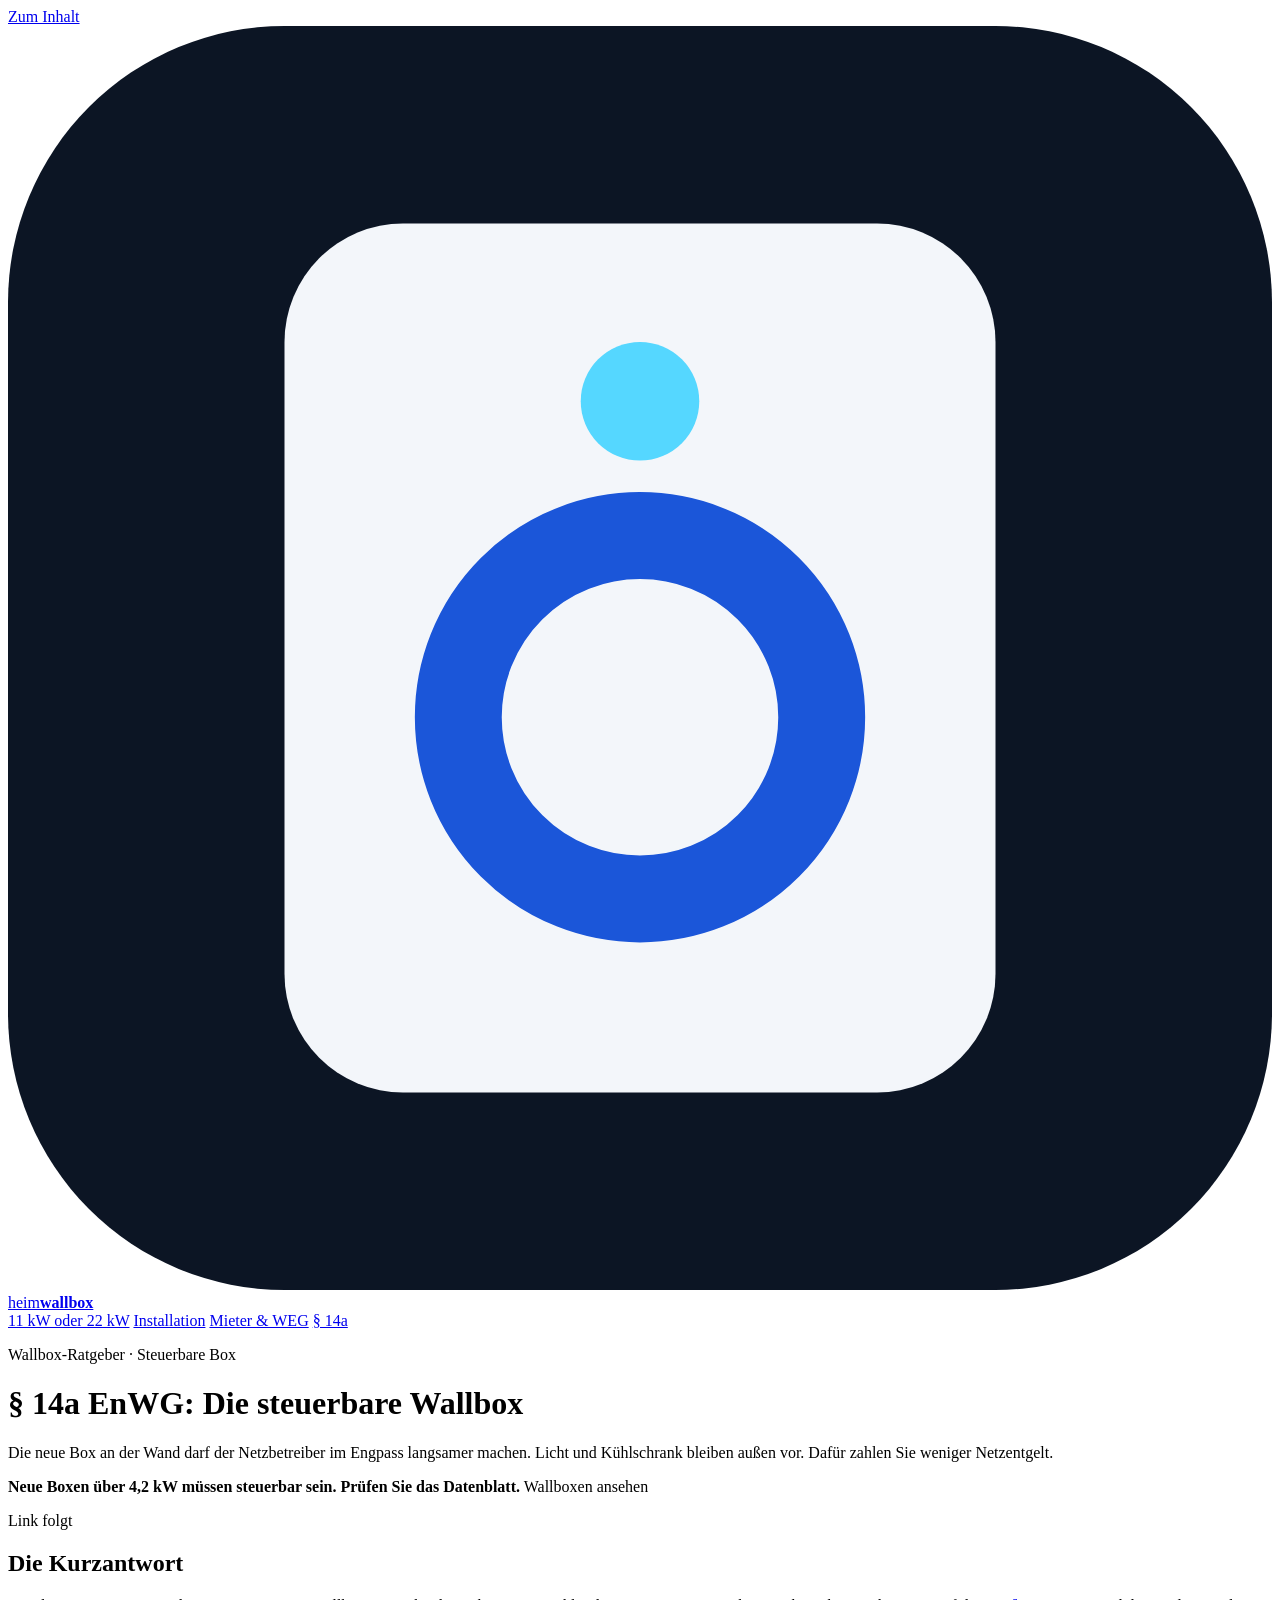
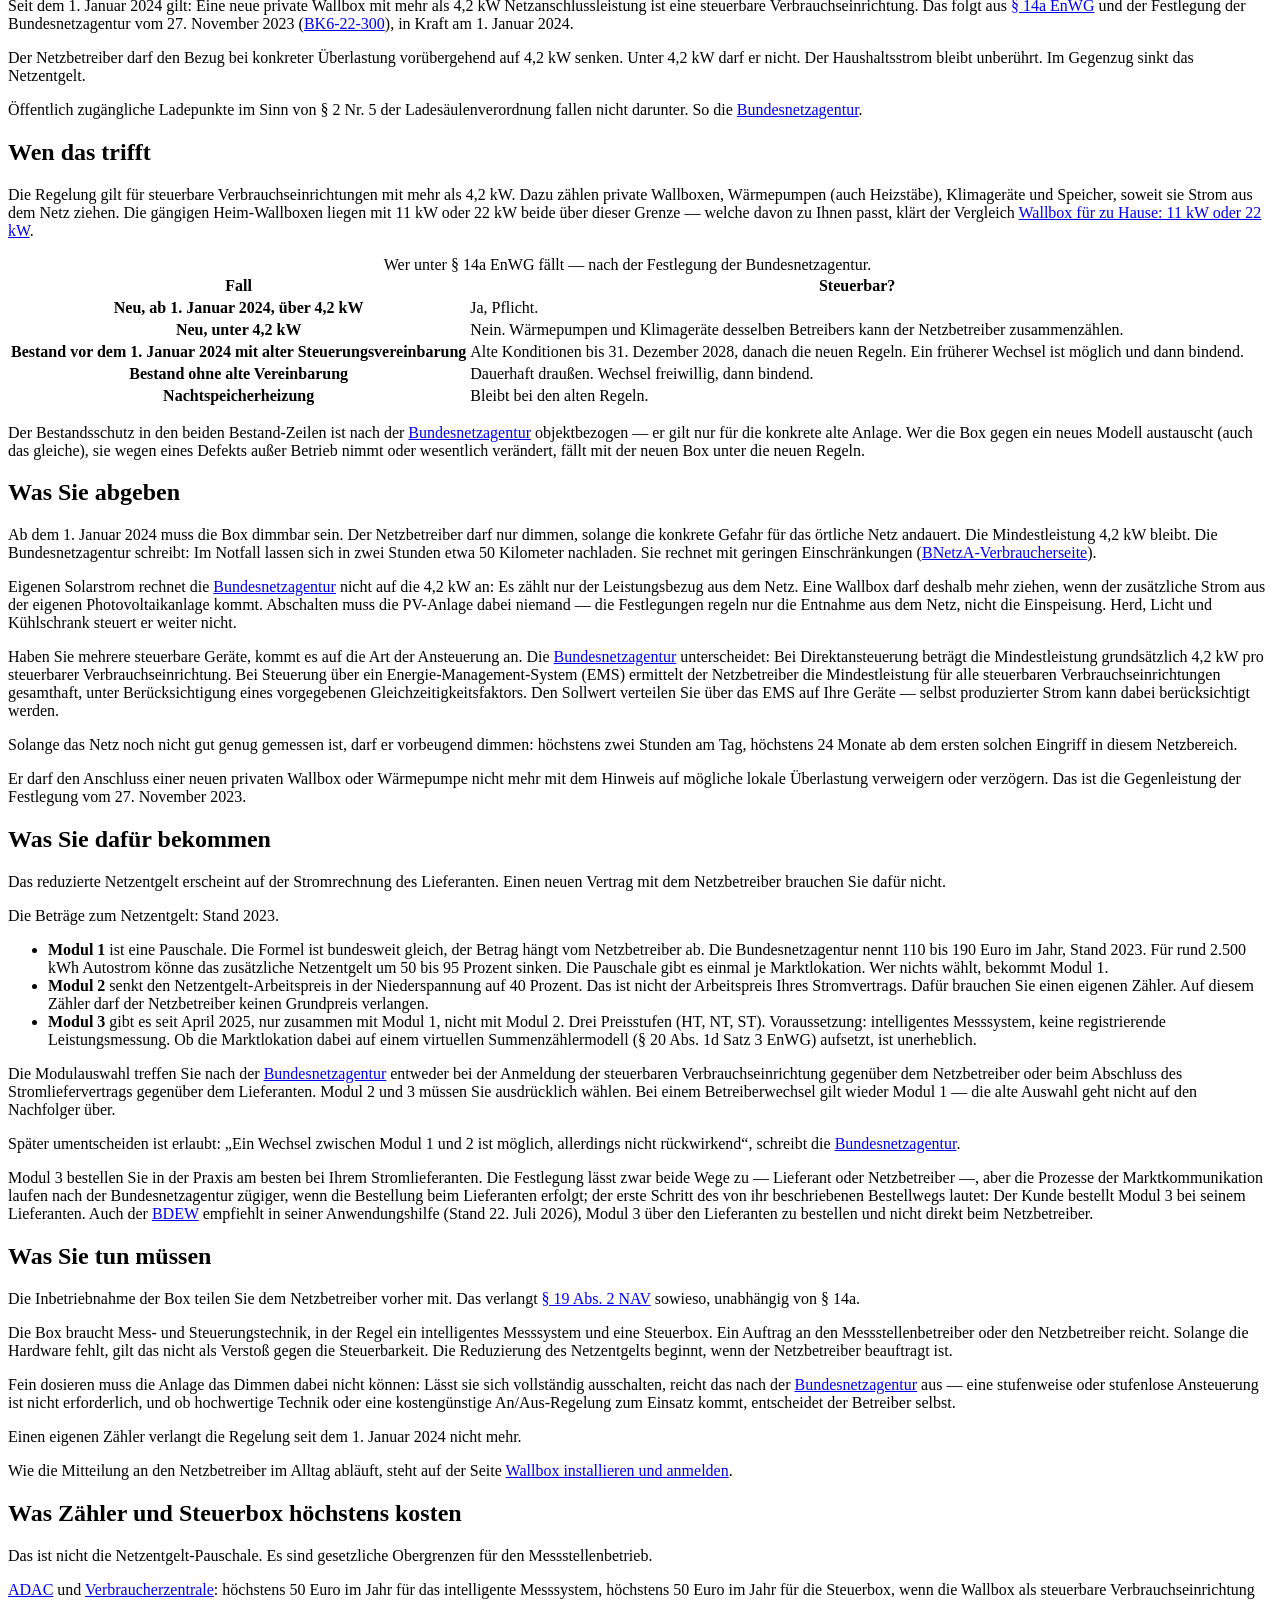
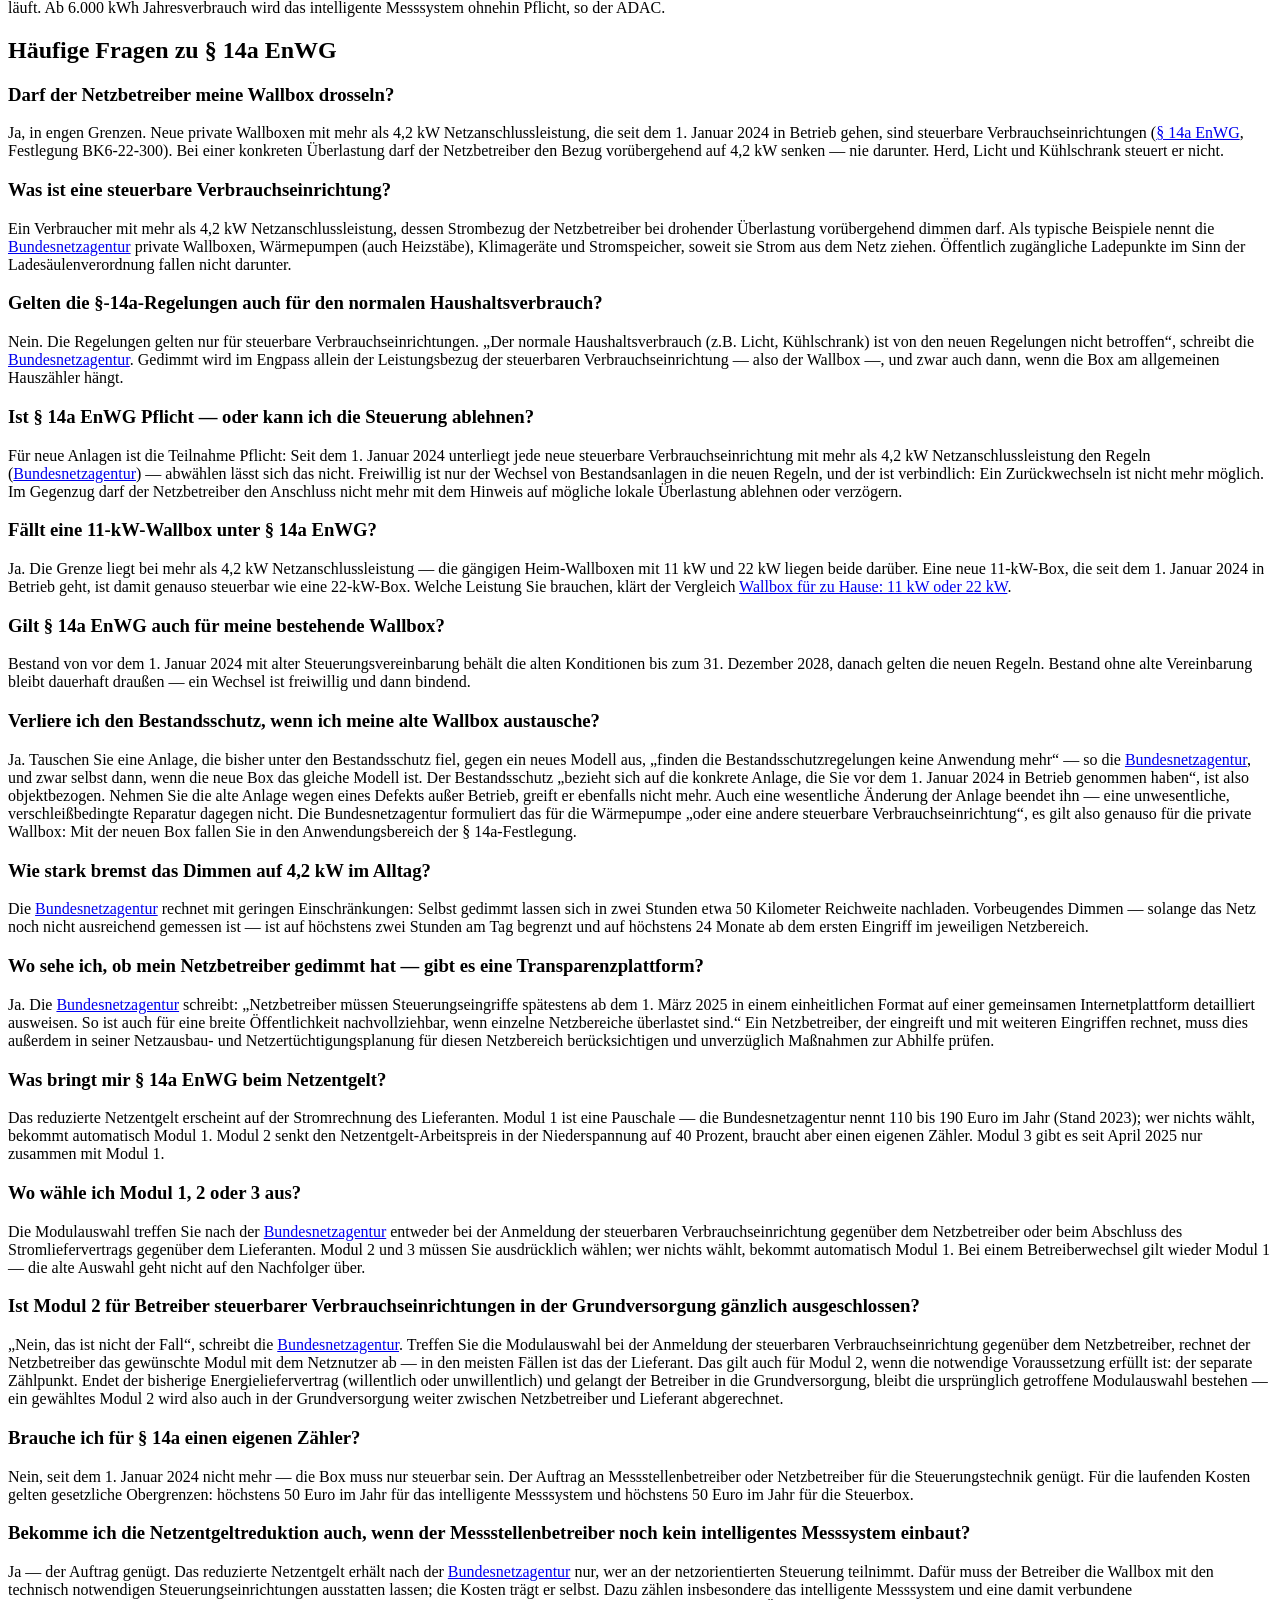
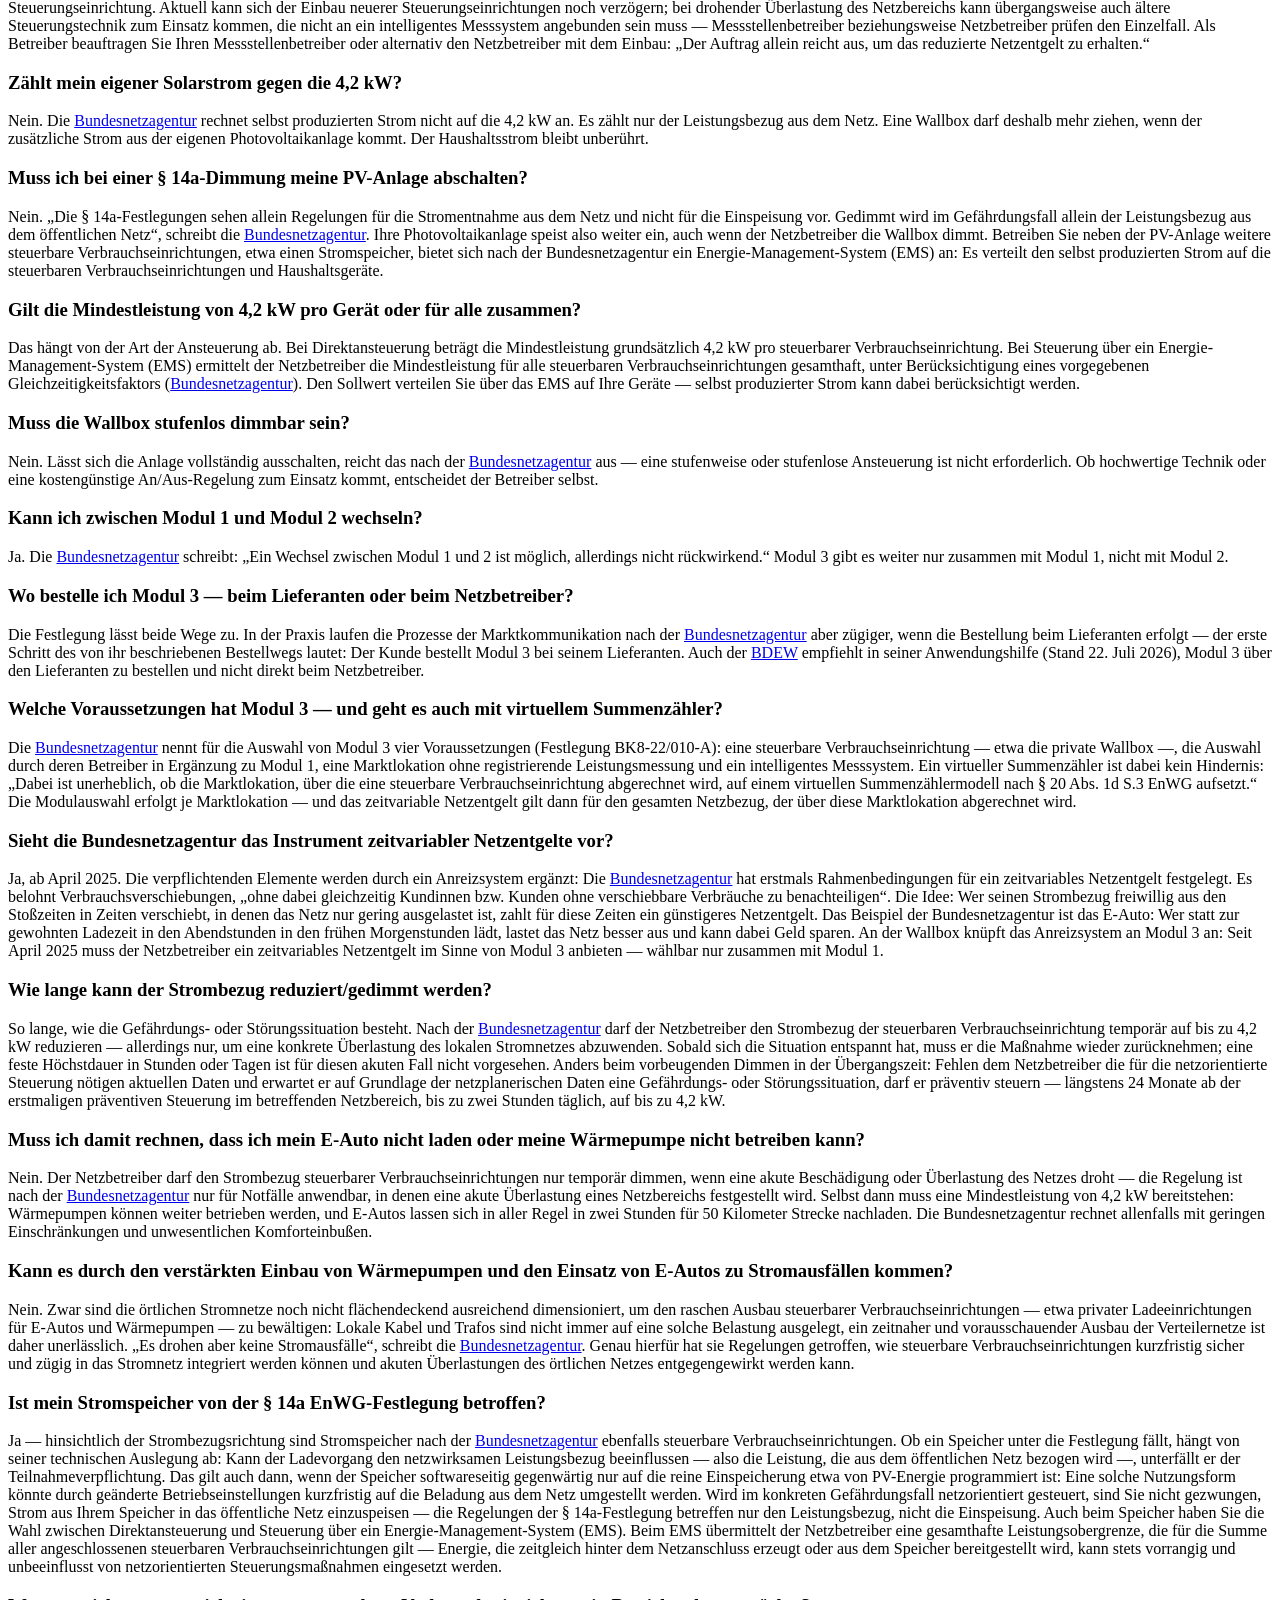
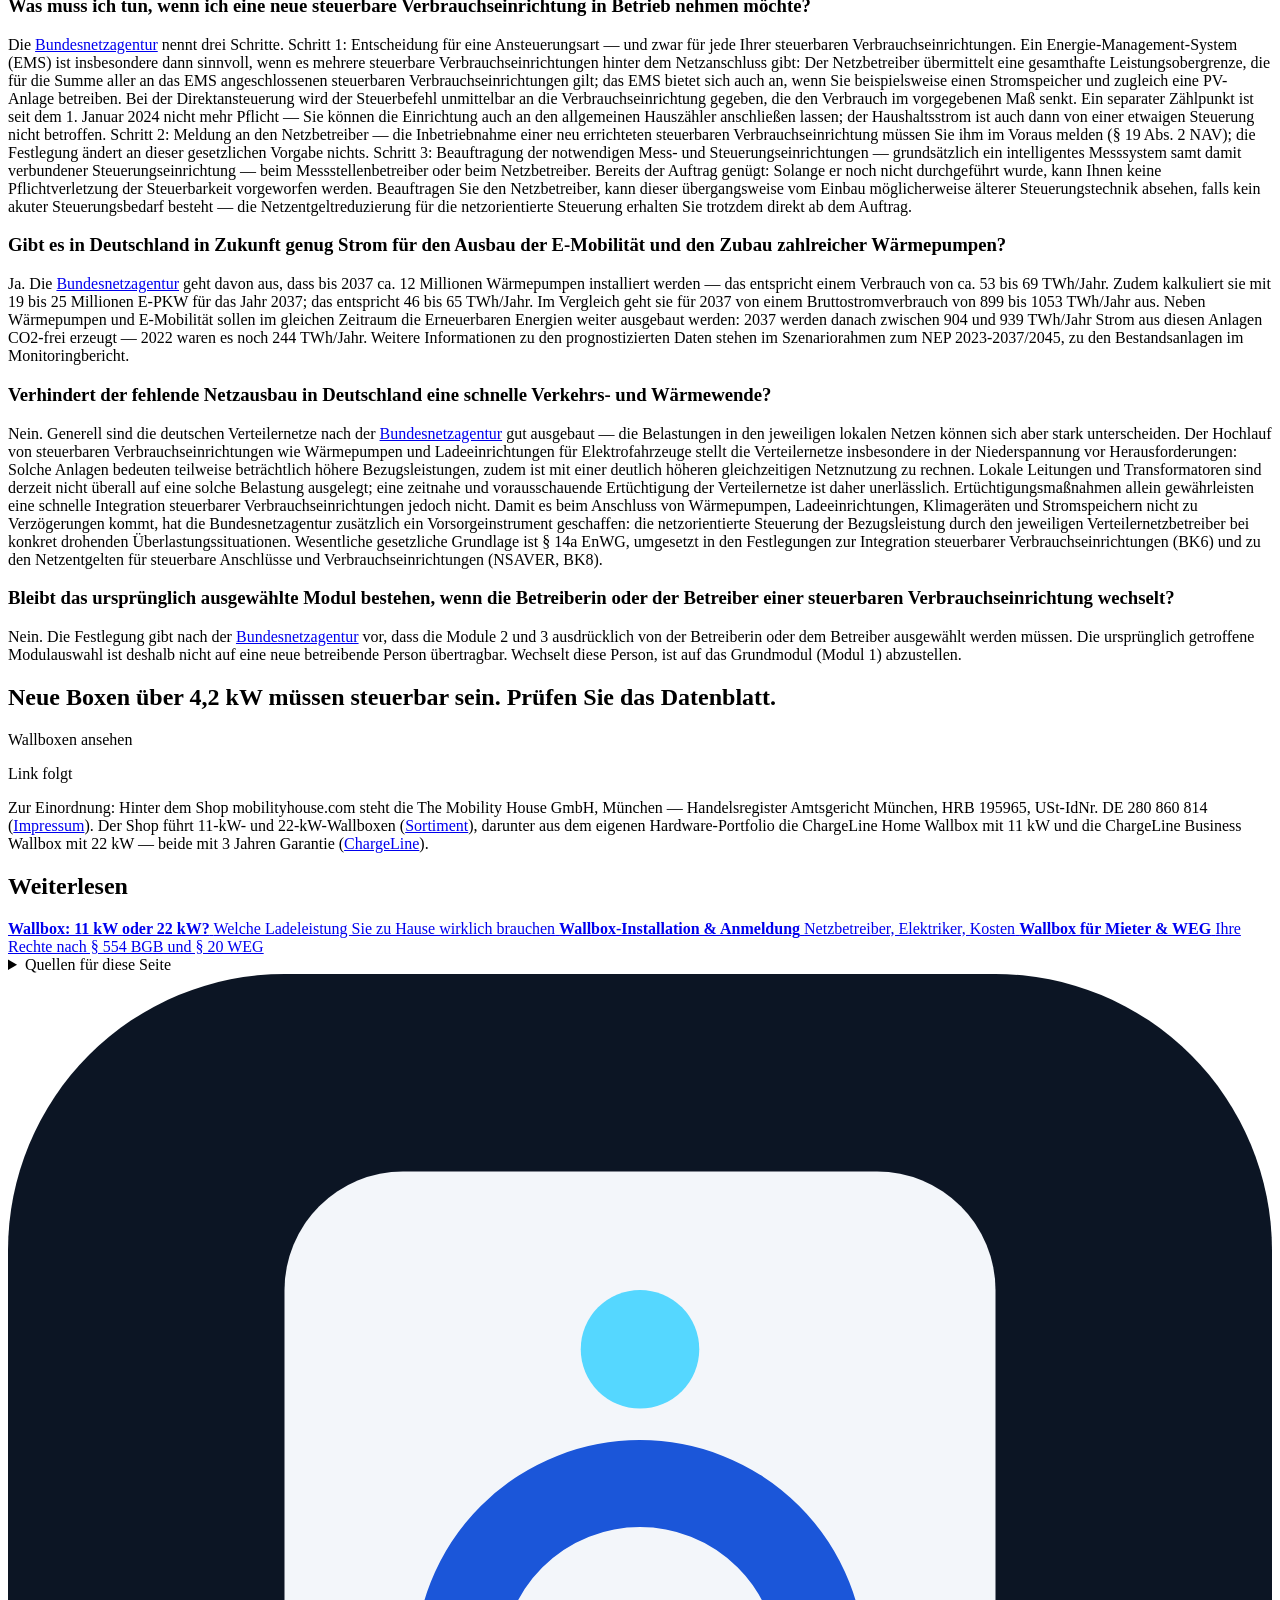
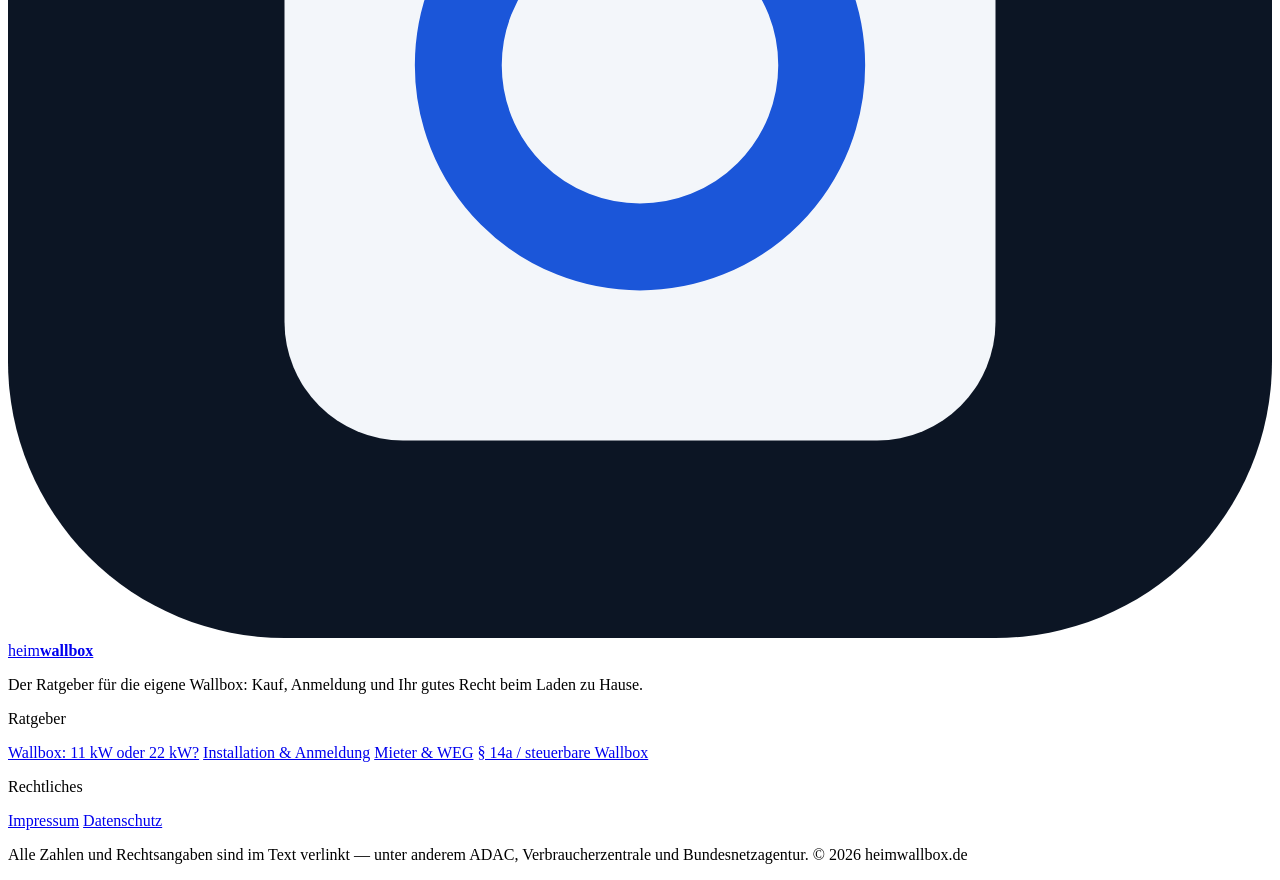
==== public/14a/index.html @ bfc3abc0 "/14a/: FAQ — Bleibt das Modul bei einem Betreiberwechsel bestehen? (BNetzA) Co-authored-by: Alex <su" ====
<!DOCTYPE html>
<html lang="de">
<head>
  <meta charset="utf-8">
  <meta name="viewport" content="width=device-width, initial-scale=1">
  <title>§ 14a EnWG: Wallbox als steuerbare Verbrauchseinrichtung &amp; Netzentgelt | heimwallbox</title>
  <meta name="description" content="Neue private Wallboxen über 4,2 kW sind steuerbare Verbrauchseinrichtungen: Gedimmt wird auf 4,2 kW, nie darunter — dafür sinkt das Netzentgelt (Modul 1, 2 oder 3).">
  <link rel="canonical" href="https://heimwallbox.de/14a/">
  <meta name="theme-color" content="#0c1524">
  <meta property="og:site_name" content="heimwallbox">
  <meta property="og:locale" content="de_DE">
  <meta property="og:type" content="article">
  <meta property="og:title" content="§ 14a EnWG: Die steuerbare Wallbox">
  <meta property="og:description" content="Neue private Wallboxen über 4,2 kW sind steuerbare Verbrauchseinrichtungen: Gedimmt wird auf 4,2 kW, nie darunter — dafür sinkt das Netzentgelt (Modul 1, 2 oder 3).">
  <meta property="og:url" content="https://heimwallbox.de/14a/">
  <meta property="og:image" content="https://heimwallbox.de/og.png">
  <meta property="og:image:width" content="1200">
  <meta property="og:image:height" content="630">
  <meta name="twitter:card" content="summary_large_image">
  <link rel="icon" href="/favicon.svg" type="image/svg+xml">
  <link rel="apple-touch-icon" href="/icon-512.png">
  <link rel="stylesheet" href="/styles.css">
  <script type="application/ld+json">
  {
    "@context": "https://schema.org",
    "@type": "Article",
    "mainEntityOfPage": "https://heimwallbox.de/14a/",
    "isPartOf": { "@id": "https://heimwallbox.de/#website" },
    "headline": "§ 14a EnWG: Die steuerbare Wallbox",
    "description": "Neue private Wallboxen über 4,2 kW sind steuerbare Verbrauchseinrichtungen: Gedimmt wird auf 4,2 kW, nie darunter — dafür sinkt das Netzentgelt (Modul 1, 2 oder 3).",
    "inLanguage": "de",
    "datePublished": "2026-08-20",
    "dateModified": "2026-08-28",
    "author": { "@type": "Organization", "name": "heimwallbox", "url": "https://heimwallbox.de/" },
    "publisher": { "@type": "Organization", "name": "heimwallbox", "url": "https://heimwallbox.de/", "logo": "https://heimwallbox.de/icon-512.png" }
  }
  </script>
  <script type="application/ld+json">
  {
    "@context": "https://schema.org",
    "@type": "FAQPage",
    "@id": "https://heimwallbox.de/14a/#faq",
    "inLanguage": "de",
    "mainEntity": [
      {
        "@type": "Question",
        "name": "Darf der Netzbetreiber meine Wallbox drosseln?",
        "acceptedAnswer": {
          "@type": "Answer",
          "text": "Ja, in engen Grenzen. Neue private Wallboxen mit mehr als 4,2 kW Netzanschlussleistung, die seit dem 1. Januar 2024 in Betrieb gehen, sind steuerbare Verbrauchseinrichtungen (§ 14a EnWG, Festlegung BK6-22-300). Bei einer konkreten Überlastung darf der Netzbetreiber den Bezug vorübergehend auf 4,2 kW senken — nie darunter. Herd, Licht und Kühlschrank steuert er nicht."
        }
      },
      {
        "@type": "Question",
        "name": "Was ist eine steuerbare Verbrauchseinrichtung?",
        "acceptedAnswer": {
          "@type": "Answer",
          "text": "Ein Verbraucher mit mehr als 4,2 kW Netzanschlussleistung, dessen Strombezug der Netzbetreiber bei drohender Überlastung vorübergehend dimmen darf. Als typische Beispiele nennt die Bundesnetzagentur private Wallboxen, Wärmepumpen (auch Heizstäbe), Klimageräte und Stromspeicher, soweit sie Strom aus dem Netz ziehen. Öffentlich zugängliche Ladepunkte im Sinn der Ladesäulenverordnung fallen nicht darunter."
        }
      },
      {
        "@type": "Question",
        "name": "Gelten die §-14a-Regelungen auch für den normalen Haushaltsverbrauch?",
        "acceptedAnswer": {
          "@type": "Answer",
          "text": "Nein. Die Regelungen gelten nur für steuerbare Verbrauchseinrichtungen. „Der normale Haushaltsverbrauch (z.B. Licht, Kühlschrank) ist von den neuen Regelungen nicht betroffen“, schreibt die Bundesnetzagentur. Gedimmt wird im Engpass allein der Leistungsbezug der steuerbaren Verbrauchseinrichtung — also der Wallbox —, und zwar auch dann, wenn die Box am allgemeinen Hauszähler hängt."
        }
      },
      {
        "@type": "Question",
        "name": "Ist § 14a EnWG Pflicht — oder kann ich die Steuerung ablehnen?",
        "acceptedAnswer": {
          "@type": "Answer",
          "text": "Für neue Anlagen ist die Teilnahme Pflicht: Seit dem 1. Januar 2024 unterliegt jede neue steuerbare Verbrauchseinrichtung mit mehr als 4,2 kW Netzanschlussleistung den Regeln (Bundesnetzagentur) — abwählen lässt sich das nicht. Freiwillig ist nur der Wechsel von Bestandsanlagen in die neuen Regeln, und der ist verbindlich: Ein Zurückwechseln ist nicht mehr möglich. Im Gegenzug darf der Netzbetreiber den Anschluss nicht mehr mit dem Hinweis auf mögliche lokale Überlastung ablehnen oder verzögern."
        }
      },
      {
        "@type": "Question",
        "name": "Fällt eine 11-kW-Wallbox unter § 14a EnWG?",
        "acceptedAnswer": {
          "@type": "Answer",
          "text": "Ja. Die Grenze liegt bei mehr als 4,2 kW Netzanschlussleistung — die gängigen Heim-Wallboxen mit 11 kW und 22 kW liegen beide darüber. Eine neue 11-kW-Box, die seit dem 1. Januar 2024 in Betrieb geht, ist damit genauso steuerbar wie eine 22-kW-Box. Welche Leistung Sie brauchen, klärt der Vergleich Wallbox für zu Hause: 11 kW oder 22 kW."
        }
      },
      {
        "@type": "Question",
        "name": "Gilt § 14a EnWG auch für meine bestehende Wallbox?",
        "acceptedAnswer": {
          "@type": "Answer",
          "text": "Bestand von vor dem 1. Januar 2024 mit alter Steuerungsvereinbarung behält die alten Konditionen bis zum 31. Dezember 2028, danach gelten die neuen Regeln. Bestand ohne alte Vereinbarung bleibt dauerhaft draußen — ein Wechsel ist freiwillig und dann bindend."
        }
      },
      {
        "@type": "Question",
        "name": "Verliere ich den Bestandsschutz, wenn ich meine alte Wallbox austausche?",
        "acceptedAnswer": {
          "@type": "Answer",
          "text": "Ja. Tauschen Sie eine Anlage, die bisher unter den Bestandsschutz fiel, gegen ein neues Modell aus, „finden die Bestandsschutzregelungen keine Anwendung mehr“ — so die Bundesnetzagentur, und zwar selbst dann, wenn die neue Box das gleiche Modell ist. Der Bestandsschutz „bezieht sich auf die konkrete Anlage, die Sie vor dem 1. Januar 2024 in Betrieb genommen haben“, ist also objektbezogen. Nehmen Sie die alte Anlage wegen eines Defekts außer Betrieb, greift er ebenfalls nicht mehr. Auch eine wesentliche Änderung der Anlage beendet ihn — eine unwesentliche, verschleißbedingte Reparatur dagegen nicht. Die Bundesnetzagentur formuliert das für die Wärmepumpe „oder eine andere steuerbare Verbrauchseinrichtung“, es gilt also genauso für die private Wallbox: Mit der neuen Box fallen Sie in den Anwendungsbereich der § 14a-Festlegung."
        }
      },
      {
        "@type": "Question",
        "name": "Wie stark bremst das Dimmen auf 4,2 kW im Alltag?",
        "acceptedAnswer": {
          "@type": "Answer",
          "text": "Die Bundesnetzagentur rechnet mit geringen Einschränkungen: Selbst gedimmt lassen sich in zwei Stunden etwa 50 Kilometer Reichweite nachladen. Vorbeugendes Dimmen — solange das Netz noch nicht ausreichend gemessen ist — ist auf höchstens zwei Stunden am Tag begrenzt und auf höchstens 24 Monate ab dem ersten Eingriff im jeweiligen Netzbereich."
        }
      },
      {
        "@type": "Question",
        "name": "Wo sehe ich, ob mein Netzbetreiber gedimmt hat — gibt es eine Transparenzplattform?",
        "acceptedAnswer": {
          "@type": "Answer",
          "text": "Ja. Die Bundesnetzagentur schreibt: „Netzbetreiber müssen Steuerungseingriffe spätestens ab dem 1. März 2025 in einem einheitlichen Format auf einer gemeinsamen Internetplattform detailliert ausweisen. So ist auch für eine breite Öffentlichkeit nachvollziehbar, wenn einzelne Netzbereiche überlastet sind.“ Ein Netzbetreiber, der eingreift und mit weiteren Eingriffen rechnet, muss dies außerdem in seiner Netzausbau- und Netzertüchtigungsplanung für diesen Netzbereich berücksichtigen und unverzüglich Maßnahmen zur Abhilfe prüfen."
        }
      },
      {
        "@type": "Question",
        "name": "Was bringt mir § 14a EnWG beim Netzentgelt?",
        "acceptedAnswer": {
          "@type": "Answer",
          "text": "Das reduzierte Netzentgelt erscheint auf der Stromrechnung des Lieferanten. Modul 1 ist eine Pauschale — die Bundesnetzagentur nennt 110 bis 190 Euro im Jahr (Stand 2023); wer nichts wählt, bekommt automatisch Modul 1. Modul 2 senkt den Netzentgelt-Arbeitspreis in der Niederspannung auf 40 Prozent, braucht aber einen eigenen Zähler. Modul 3 gibt es seit April 2025 nur zusammen mit Modul 1."
        }
      },
      {
        "@type": "Question",
        "name": "Wo wähle ich Modul 1, 2 oder 3 aus?",
        "acceptedAnswer": {
          "@type": "Answer",
          "text": "Die Modulauswahl treffen Sie nach der Bundesnetzagentur entweder bei der Anmeldung der steuerbaren Verbrauchseinrichtung gegenüber dem Netzbetreiber oder beim Abschluss des Stromliefervertrags gegenüber dem Lieferanten. Modul 2 und 3 müssen Sie ausdrücklich wählen; wer nichts wählt, bekommt automatisch Modul 1. Bei einem Betreiberwechsel gilt wieder Modul 1 — die alte Auswahl geht nicht auf den Nachfolger über."
        }
      },
      {
        "@type": "Question",
        "name": "Ist Modul 2 für Betreiber steuerbarer Verbrauchseinrichtungen in der Grundversorgung gänzlich ausgeschlossen?",
        "acceptedAnswer": {
          "@type": "Answer",
          "text": "„Nein, das ist nicht der Fall“, schreibt die Bundesnetzagentur. Treffen Sie die Modulauswahl bei der Anmeldung der steuerbaren Verbrauchseinrichtung gegenüber dem Netzbetreiber, rechnet der Netzbetreiber das gewünschte Modul mit dem Netznutzer ab — in den meisten Fällen ist das der Lieferant. Das gilt auch für Modul 2, wenn die notwendige Voraussetzung erfüllt ist: der separate Zählpunkt. Endet der bisherige Energieliefervertrag (willentlich oder unwillentlich) und gelangt der Betreiber in die Grundversorgung, bleibt die ursprünglich getroffene Modulauswahl bestehen — ein gewähltes Modul 2 wird also auch in der Grundversorgung weiter zwischen Netzbetreiber und Lieferant abgerechnet."
        }
      },
      {
        "@type": "Question",
        "name": "Brauche ich für § 14a einen eigenen Zähler?",
        "acceptedAnswer": {
          "@type": "Answer",
          "text": "Nein, seit dem 1. Januar 2024 nicht mehr — die Box muss nur steuerbar sein. Der Auftrag an Messstellenbetreiber oder Netzbetreiber für die Steuerungstechnik genügt. Für die laufenden Kosten gelten gesetzliche Obergrenzen: höchstens 50 Euro im Jahr für das intelligente Messsystem und höchstens 50 Euro im Jahr für die Steuerbox."
        }
      },
      {
        "@type": "Question",
        "name": "Bekomme ich die Netzentgeltreduktion auch, wenn der Messstellenbetreiber noch kein intelligentes Messsystem einbaut?",
        "acceptedAnswer": {
          "@type": "Answer",
          "text": "Ja — der Auftrag genügt. Das reduzierte Netzentgelt erhält nach der Bundesnetzagentur nur, wer an der netzorientierten Steuerung teilnimmt. Dafür muss der Betreiber die Wallbox mit den technisch notwendigen Steuerungseinrichtungen ausstatten lassen; die Kosten trägt er selbst. Dazu zählen insbesondere das intelligente Messsystem und eine damit verbundene Steuerungseinrichtung. Aktuell kann sich der Einbau neuerer Steuerungseinrichtungen noch verzögern; bei drohender Überlastung des Netzbereichs kann übergangsweise auch ältere Steuerungstechnik zum Einsatz kommen, die nicht an ein intelligentes Messsystem angebunden sein muss — Messstellenbetreiber beziehungsweise Netzbetreiber prüfen den Einzelfall. Als Betreiber beauftragen Sie Ihren Messstellenbetreiber oder alternativ den Netzbetreiber mit dem Einbau: „Der Auftrag allein reicht aus, um das reduzierte Netzentgelt zu erhalten.“"
        }
      },
      {
        "@type": "Question",
        "name": "Zählt mein eigener Solarstrom gegen die 4,2 kW?",
        "acceptedAnswer": {
          "@type": "Answer",
          "text": "Nein. Die Bundesnetzagentur rechnet selbst produzierten Strom nicht auf die 4,2 kW an. Es zählt nur der Leistungsbezug aus dem Netz. Eine Wallbox darf deshalb mehr ziehen, wenn der zusätzliche Strom aus der eigenen Photovoltaikanlage kommt. Der Haushaltsstrom bleibt unberührt."
        }
      },
      {
        "@type": "Question",
        "name": "Muss ich bei einer § 14a-Dimmung meine PV-Anlage abschalten?",
        "acceptedAnswer": {
          "@type": "Answer",
          "text": "Nein. „Die § 14a-Festlegungen sehen allein Regelungen für die Stromentnahme aus dem Netz und nicht für die Einspeisung vor. Gedimmt wird im Gefährdungsfall allein der Leistungsbezug aus dem öffentlichen Netz“, schreibt die Bundesnetzagentur. Ihre Photovoltaikanlage speist also weiter ein, auch wenn der Netzbetreiber die Wallbox dimmt. Betreiben Sie neben der PV-Anlage weitere steuerbare Verbrauchseinrichtungen, etwa einen Stromspeicher, bietet sich nach der Bundesnetzagentur ein Energie-Management-System (EMS) an: Es verteilt den selbst produzierten Strom auf die steuerbaren Verbrauchseinrichtungen und Haushaltsgeräte."
        }
      },
      {
        "@type": "Question",
        "name": "Gilt die Mindestleistung von 4,2 kW pro Gerät oder für alle zusammen?",
        "acceptedAnswer": {
          "@type": "Answer",
          "text": "Das hängt von der Art der Ansteuerung ab. Bei Direktansteuerung beträgt die Mindestleistung grundsätzlich 4,2 kW pro steuerbarer Verbrauchseinrichtung. Bei Steuerung über ein Energie-Management-System (EMS) ermittelt der Netzbetreiber die Mindestleistung für alle steuerbaren Verbrauchseinrichtungen gesamthaft, unter Berücksichtigung eines vorgegebenen Gleichzeitigkeitsfaktors (Bundesnetzagentur). Den Sollwert verteilen Sie über das EMS auf Ihre Geräte — selbst produzierter Strom kann dabei berücksichtigt werden."
        }
      },
      {
        "@type": "Question",
        "name": "Muss die Wallbox stufenlos dimmbar sein?",
        "acceptedAnswer": {
          "@type": "Answer",
          "text": "Nein. Lässt sich die Anlage vollständig ausschalten, reicht das nach der Bundesnetzagentur aus — eine stufenweise oder stufenlose Ansteuerung ist nicht erforderlich. Ob hochwertige Technik oder eine kostengünstige An/Aus-Regelung zum Einsatz kommt, entscheidet der Betreiber selbst."
        }
      },
      {
        "@type": "Question",
        "name": "Kann ich zwischen Modul 1 und Modul 2 wechseln?",
        "acceptedAnswer": {
          "@type": "Answer",
          "text": "Ja. Die Bundesnetzagentur schreibt: „Ein Wechsel zwischen Modul 1 und 2 ist möglich, allerdings nicht rückwirkend.“ Modul 3 gibt es weiter nur zusammen mit Modul 1, nicht mit Modul 2."
        }
      },
      {
        "@type": "Question",
        "name": "Wo bestelle ich Modul 3 — beim Lieferanten oder beim Netzbetreiber?",
        "acceptedAnswer": {
          "@type": "Answer",
          "text": "Die Festlegung lässt beide Wege zu. In der Praxis laufen die Prozesse der Marktkommunikation nach der Bundesnetzagentur aber zügiger, wenn die Bestellung beim Lieferanten erfolgt — der erste Schritt des von ihr beschriebenen Bestellwegs lautet: Der Kunde bestellt Modul 3 bei seinem Lieferanten. Auch der BDEW empfiehlt in seiner Anwendungshilfe (Stand 22. Juli 2026), Modul 3 über den Lieferanten zu bestellen und nicht direkt beim Netzbetreiber."
        }
      },
      {
        "@type": "Question",
        "name": "Welche Voraussetzungen hat Modul 3 — und geht es auch mit virtuellem Summenzähler?",
        "acceptedAnswer": {
          "@type": "Answer",
          "text": "Die Bundesnetzagentur nennt für die Auswahl von Modul 3 vier Voraussetzungen (Festlegung BK8-22/010-A): eine steuerbare Verbrauchseinrichtung — etwa die private Wallbox —, die Auswahl durch deren Betreiber in Ergänzung zu Modul 1, eine Marktlokation ohne registrierende Leistungsmessung und ein intelligentes Messsystem. Ein virtueller Summenzähler ist dabei kein Hindernis: „Dabei ist unerheblich, ob die Marktlokation, über die eine steuerbare Verbrauchseinrichtung abgerechnet wird, auf einem virtuellen Summenzählermodell nach § 20 Abs. 1d S.3 EnWG aufsetzt.“ Die Modulauswahl erfolgt je Marktlokation — und das zeitvariable Netzentgelt gilt dann für den gesamten Netzbezug, der über diese Marktlokation abgerechnet wird."
        }
      },
      {
        "@type": "Question",
        "name": "Sieht die Bundesnetzagentur das Instrument zeitvariabler Netzentgelte vor?",
        "acceptedAnswer": {
          "@type": "Answer",
          "text": "Ja, ab April 2025. Die verpflichtenden Elemente werden durch ein Anreizsystem ergänzt: Die Bundesnetzagentur hat erstmals Rahmenbedingungen für ein zeitvariables Netzentgelt festgelegt. Es belohnt Verbrauchsverschiebungen, „ohne dabei gleichzeitig Kundinnen bzw. Kunden ohne verschiebbare Verbräuche zu benachteiligen“. Die Idee: Wer seinen Strombezug freiwillig aus den Stoßzeiten in Zeiten verschiebt, in denen das Netz nur gering ausgelastet ist, zahlt für diese Zeiten ein günstigeres Netzentgelt. Das Beispiel der Bundesnetzagentur ist das E-Auto: Wer statt zur gewohnten Ladezeit in den Abendstunden in den frühen Morgenstunden lädt, lastet das Netz besser aus und kann dabei Geld sparen. An der Wallbox knüpft das Anreizsystem an Modul 3 an: Seit April 2025 muss der Netzbetreiber ein zeitvariables Netzentgelt im Sinne von Modul 3 anbieten — wählbar nur zusammen mit Modul 1."
        }
      },
      {
        "@type": "Question",
        "name": "Wie lange kann der Strombezug reduziert/gedimmt werden?",
        "acceptedAnswer": {
          "@type": "Answer",
          "text": "So lange, wie die Gefährdungs- oder Störungssituation besteht. Nach der Bundesnetzagentur darf der Netzbetreiber den Strombezug der steuerbaren Verbrauchseinrichtung temporär auf bis zu 4,2 kW reduzieren — allerdings nur, um eine konkrete Überlastung des lokalen Stromnetzes abzuwenden. Sobald sich die Situation entspannt hat, muss er die Maßnahme wieder zurücknehmen; eine feste Höchstdauer in Stunden oder Tagen ist für diesen akuten Fall nicht vorgesehen. Anders beim vorbeugenden Dimmen in der Übergangszeit: Fehlen dem Netzbetreiber die für die netzorientierte Steuerung nötigen aktuellen Daten und erwartet er auf Grundlage der netzplanerischen Daten eine Gefährdungs- oder Störungssituation, darf er präventiv steuern — längstens 24 Monate ab der erstmaligen präventiven Steuerung im betreffenden Netzbereich, bis zu zwei Stunden täglich, auf bis zu 4,2 kW."
        }
      },
      {
        "@type": "Question",
        "name": "Muss ich damit rechnen, dass ich mein E-Auto nicht laden oder meine Wärmepumpe nicht betreiben kann?",
        "acceptedAnswer": {
          "@type": "Answer",
          "text": "Nein. Der Netzbetreiber darf den Strombezug steuerbarer Verbrauchseinrichtungen nur temporär dimmen, wenn eine akute Beschädigung oder Überlastung des Netzes droht — die Regelung ist nach der Bundesnetzagentur nur für Notfälle anwendbar, in denen eine akute Überlastung eines Netzbereichs festgestellt wird. Selbst dann muss eine Mindestleistung von 4,2 kW bereitstehen: Wärmepumpen können weiter betrieben werden, und E-Autos lassen sich in aller Regel in zwei Stunden für 50 Kilometer Strecke nachladen. Die Bundesnetzagentur rechnet allenfalls mit geringen Einschränkungen und unwesentlichen Komforteinbußen."
        }
      },
      {
        "@type": "Question",
        "name": "Kann es durch den verstärkten Einbau von Wärmepumpen und den Einsatz von E-Autos zu Stromausfällen kommen?",
        "acceptedAnswer": {
          "@type": "Answer",
          "text": "Nein. Zwar sind die örtlichen Stromnetze noch nicht flächendeckend ausreichend dimensioniert, um den raschen Ausbau steuerbarer Verbrauchseinrichtungen — etwa privater Ladeeinrichtungen für E-Autos und Wärmepumpen — zu bewältigen: Lokale Kabel und Trafos sind nicht immer auf eine solche Belastung ausgelegt, ein zeitnaher und vorausschauender Ausbau der Verteilernetze ist daher unerlässlich. „Es drohen aber keine Stromausfälle“, schreibt die Bundesnetzagentur. Genau hierfür hat sie Regelungen getroffen, wie steuerbare Verbrauchseinrichtungen kurzfristig sicher und zügig in das Stromnetz integriert werden können und akuten Überlastungen des örtlichen Netzes entgegengewirkt werden kann."
        }
      },
      {
        "@type": "Question",
        "name": "Ist mein Stromspeicher von der § 14a EnWG-Festlegung betroffen?",
        "acceptedAnswer": {
          "@type": "Answer",
          "text": "Ja — hinsichtlich der Strombezugsrichtung sind Stromspeicher nach der Bundesnetzagentur ebenfalls steuerbare Verbrauchseinrichtungen. Ob ein Speicher unter die Festlegung fällt, hängt von seiner technischen Auslegung ab: Kann der Ladevorgang den netzwirksamen Leistungsbezug beeinflussen — also die Leistung, die aus dem öffentlichen Netz bezogen wird —, unterfällt er der Teilnahmeverpflichtung. Das gilt auch dann, wenn der Speicher softwareseitig gegenwärtig nur auf die reine Einspeicherung etwa von PV-Energie programmiert ist: Eine solche Nutzungsform könnte durch geänderte Betriebseinstellungen kurzfristig auf die Beladung aus dem Netz umgestellt werden. Wird im konkreten Gefährdungsfall netzorientiert gesteuert, sind Sie nicht gezwungen, Strom aus Ihrem Speicher in das öffentliche Netz einzuspeisen — die Regelungen der § 14a-Festlegung betreffen nur den Leistungsbezug, nicht die Einspeisung. Auch beim Speicher haben Sie die Wahl zwischen Direktansteuerung und Steuerung über ein Energie-Management-System (EMS). Beim EMS übermittelt der Netzbetreiber eine gesamthafte Leistungsobergrenze, die für die Summe aller angeschlossenen steuerbaren Verbrauchseinrichtungen gilt — Energie, die zeitgleich hinter dem Netzanschluss erzeugt oder aus dem Speicher bereitgestellt wird, kann stets vorrangig und unbeeinflusst von netzorientierten Steuerungsmaßnahmen eingesetzt werden."
        }
      },
      {
        "@type": "Question",
        "name": "Was muss ich tun, wenn ich eine neue steuerbare Verbrauchseinrichtung in Betrieb nehmen möchte?",
        "acceptedAnswer": {
          "@type": "Answer",
          "text": "Die Bundesnetzagentur nennt drei Schritte. Schritt 1: Entscheidung für eine Ansteuerungsart — und zwar für jede Ihrer steuerbaren Verbrauchseinrichtungen. Ein Energie-Management-System (EMS) ist insbesondere dann sinnvoll, wenn es mehrere steuerbare Verbrauchseinrichtungen hinter dem Netzanschluss gibt: Der Netzbetreiber übermittelt eine gesamthafte Leistungsobergrenze, die für die Summe aller an das EMS angeschlossenen steuerbaren Verbrauchseinrichtungen gilt; das EMS bietet sich auch an, wenn Sie beispielsweise einen Stromspeicher und zugleich eine PV-Anlage betreiben. Bei der Direktansteuerung wird der Steuerbefehl unmittelbar an die Verbrauchseinrichtung gegeben, die den Verbrauch im vorgegebenen Maß senkt. Ein separater Zählpunkt ist seit dem 1. Januar 2024 nicht mehr Pflicht — Sie können die Einrichtung auch an den allgemeinen Hauszähler anschließen lassen; der Haushaltsstrom ist auch dann von einer etwaigen Steuerung nicht betroffen. Schritt 2: Meldung an den Netzbetreiber — die Inbetriebnahme einer neu errichteten steuerbaren Verbrauchseinrichtung müssen Sie ihm im Voraus melden (§ 19 Abs. 2 NAV); die Festlegung ändert an dieser gesetzlichen Vorgabe nichts. Schritt 3: Beauftragung der notwendigen Mess- und Steuerungseinrichtungen — grundsätzlich ein intelligentes Messsystem samt damit verbundener Steuerungseinrichtung — beim Messstellenbetreiber oder beim Netzbetreiber. Bereits der Auftrag genügt: Solange er noch nicht durchgeführt wurde, kann Ihnen keine Pflichtverletzung der Steuerbarkeit vorgeworfen werden. Beauftragen Sie den Netzbetreiber, kann dieser übergangsweise vom Einbau möglicherweise älterer Steuerungstechnik absehen, falls kein akuter Steuerungsbedarf besteht — die Netzentgeltreduzierung für die netzorientierte Steuerung erhalten Sie trotzdem direkt ab dem Auftrag."
        }
      },
      {
        "@type": "Question",
        "name": "Gibt es in Deutschland in Zukunft genug Strom für den Ausbau der E-Mobilität und den Zubau zahlreicher Wärmepumpen?",
        "acceptedAnswer": {
          "@type": "Answer",
          "text": "Ja. Die Bundesnetzagentur geht davon aus, dass bis 2037 ca. 12 Millionen Wärmepumpen installiert werden — das entspricht einem Verbrauch von ca. 53 bis 69 TWh/Jahr. Zudem kalkuliert sie mit 19 bis 25 Millionen E-PKW für das Jahr 2037; das entspricht 46 bis 65 TWh/Jahr. Im Vergleich geht sie für 2037 von einem Bruttostromverbrauch von 899 bis 1053 TWh/Jahr aus. Neben Wärmepumpen und E-Mobilität sollen im gleichen Zeitraum die Erneuerbaren Energien weiter ausgebaut werden: 2037 werden danach zwischen 904 und 939 TWh/Jahr Strom aus diesen Anlagen CO2-frei erzeugt — 2022 waren es noch 244 TWh/Jahr. Weitere Informationen zu den prognostizierten Daten stehen im Szenariorahmen zum NEP 2023-2037/2045, zu den Bestandsanlagen im Monitoringbericht."
        }
      },
      {
        "@type": "Question",
        "name": "Verhindert der fehlende Netzausbau in Deutschland eine schnelle Verkehrs- und Wärmewende?",
        "acceptedAnswer": {
          "@type": "Answer",
          "text": "Nein. Generell sind die deutschen Verteilernetze nach der Bundesnetzagentur gut ausgebaut — die Belastungen in den jeweiligen lokalen Netzen können sich aber stark unterscheiden. Der Hochlauf von steuerbaren Verbrauchseinrichtungen wie Wärmepumpen und Ladeeinrichtungen für Elektrofahrzeuge stellt die Verteilernetze insbesondere in der Niederspannung vor Herausforderungen: Solche Anlagen bedeuten teilweise beträchtlich höhere Bezugsleistungen, zudem ist mit einer deutlich höheren gleichzeitigen Netznutzung zu rechnen. Lokale Leitungen und Transformatoren sind derzeit nicht überall auf eine solche Belastung ausgelegt; eine zeitnahe und vorausschauende Ertüchtigung der Verteilernetze ist daher unerlässlich. Ertüchtigungsmaßnahmen allein gewährleisten eine schnelle Integration steuerbarer Verbrauchseinrichtungen jedoch nicht. Damit es beim Anschluss von Wärmepumpen, Ladeeinrichtungen, Klimageräten und Stromspeichern nicht zu Verzögerungen kommt, hat die Bundesnetzagentur zusätzlich ein Vorsorgeinstrument geschaffen: die netzorientierte Steuerung der Bezugsleistung durch den jeweiligen Verteilernetzbetreiber bei konkret drohenden Überlastungssituationen. Wesentliche gesetzliche Grundlage ist § 14a EnWG, umgesetzt in den Festlegungen zur Integration steuerbarer Verbrauchseinrichtungen (BK6) und zu den Netzentgelten für steuerbare Anschlüsse und Verbrauchseinrichtungen (NSAVER, BK8)."
        }
      },
      {
        "@type": "Question",
        "name": "Bleibt das ursprünglich ausgewählte Modul bestehen, wenn die Betreiberin oder der Betreiber einer steuerbaren Verbrauchseinrichtung wechselt?",
        "acceptedAnswer": {
          "@type": "Answer",
          "text": "Nein. Die Festlegung gibt nach der Bundesnetzagentur vor, dass die Module 2 und 3 ausdrücklich von der Betreiberin oder dem Betreiber ausgewählt werden müssen. Die ursprünglich getroffene Modulauswahl ist deshalb nicht auf eine neue betreibende Person übertragbar. Wechselt diese Person, ist auf das Grundmodul (Modul 1) abzustellen."
        }
      }
    ]
  }
  </script>
</head>
<body>
  <a class="skip" href="#inhalt">Zum Inhalt</a>
  <header class="site-header">
    <div class="wrap header-inner">
      <a class="wordmark" href="/">
        <svg class="wordmark-mark" viewBox="0 0 32 32" aria-hidden="true" focusable="false">
          <rect width="32" height="32" rx="7" fill="#0c1524"/>
          <rect x="7" y="5" width="18" height="22" rx="3" fill="#f3f6fa"/>
          <circle cx="16" cy="17.5" r="4.6" fill="none" stroke="#1b56d9" stroke-width="2.2"/>
          <circle cx="16" cy="9.5" r="1.5" fill="#55d7ff"/>
        </svg>
        <span class="wordmark-text">heim<b>wallbox</b></span>
      </a>
      <nav class="nav-main" aria-label="Hauptnavigation">
        <a href="/">11 kW oder 22 kW</a>
        <a href="/installation/">Installation</a>
        <a href="/mieter/">Mieter &amp; WEG</a>
        <a href="/14a/" aria-current="page">§ 14a</a>
      </nav>
    </div>
  </header>

  <main id="inhalt" class="wrap prose">
    <p class="kicker">Wallbox-Ratgeber · Steuerbare Box</p>
    <h1>§ 14a EnWG: Die steuerbare Wallbox</h1>
    <p class="lede">Die neue Box an der Wand darf der Netzbetreiber im Engpass langsamer machen. Licht und Kühlschrank bleiben außen vor. Dafür zahlen Sie weniger Netzentgelt.</p>

    <aside class="cta-hero" aria-label="Wallbox-Empfehlungen">
      <p class="cta-hero-text">
        <strong>Neue Boxen über 4,2 kW müssen steuerbar sein. Prüfen Sie das Datenblatt.</strong>
        <span>Wallboxen ansehen</span>
      </p>
      <p class="cta-soon cta-soon--light">Link folgt</p>
    </aside>

    <section class="kurz" aria-labelledby="kurz">
      <h2 id="kurz">Die Kurzantwort</h2>
      <p>Seit dem 1. Januar 2024 gilt: Eine neue private Wallbox mit mehr als 4,2 kW Netzanschlussleistung ist eine steuerbare Verbrauchseinrichtung. Das folgt aus <a href="https://www.gesetze-im-internet.de/enwg_2005/__14a.html">§ 14a EnWG</a> und der Festlegung der Bundesnetzagentur vom 27. November 2023 (<a href="https://www.bundesnetzagentur.de/DE/Beschlusskammern/1_GZ/BK6-GZ/2022/BK6-22-300/BK6-22-300_Beschluss.html">BK6-22-300</a>), in Kraft am 1. Januar 2024.</p>
      <p>Der Netzbetreiber darf den Bezug bei konkreter Überlastung vorübergehend auf 4,2 kW senken. Unter 4,2 kW darf er nicht. Der Haushaltsstrom bleibt unberührt. Im Gegenzug sinkt das Netzentgelt.</p>
      <p>Öffentlich zugängliche Ladepunkte im Sinn von § 2 Nr. 5 der Ladesäulenverordnung fallen nicht darunter. So die <a href="https://www.bundesnetzagentur.de/DE/Vportal/Energie/SteuerbareVBE/artikel.html">Bundesnetzagentur</a>.</p>
    </section>

    <h2>Wen das trifft</h2>
    <p>Die Regelung gilt für steuerbare Verbrauchseinrichtungen mit mehr als 4,2 kW. Dazu zählen private Wallboxen, Wärmepumpen (auch Heizstäbe), Klimageräte und Speicher, soweit sie Strom aus dem Netz ziehen. Die gängigen Heim-Wallboxen liegen mit 11 kW oder 22 kW beide über dieser Grenze — welche davon zu Ihnen passt, klärt der Vergleich <a href="/">Wallbox für zu Hause: 11 kW oder 22 kW</a>.</p>
    <div class="table-wrap">
      <table>
        <caption>Wer unter § 14a EnWG fällt — nach der Festlegung der Bundesnetzagentur.</caption>
        <thead>
          <tr>
            <th scope="col">Fall</th>
            <th scope="col">Steuerbar?</th>
          </tr>
        </thead>
        <tbody>
          <tr>
            <th scope="row">Neu, ab 1. Januar 2024, über 4,2 kW</th>
            <td>Ja, Pflicht.</td>
          </tr>
          <tr>
            <th scope="row">Neu, unter 4,2 kW</th>
            <td>Nein. Wärmepumpen und Klimageräte desselben Betreibers kann der Netzbetreiber zusammenzählen.</td>
          </tr>
          <tr>
            <th scope="row">Bestand vor dem 1. Januar 2024 mit alter Steuerungsvereinbarung</th>
            <td>Alte Konditionen bis 31. Dezember 2028, danach die neuen Regeln. Ein früherer Wechsel ist möglich und dann bindend.</td>
          </tr>
          <tr>
            <th scope="row">Bestand ohne alte Vereinbarung</th>
            <td>Dauerhaft draußen. Wechsel freiwillig, dann bindend.</td>
          </tr>
          <tr>
            <th scope="row">Nachtspeicherheizung</th>
            <td>Bleibt bei den alten Regeln.</td>
          </tr>
        </tbody>
      </table>
    </div>
    <p>Der Bestandsschutz in den beiden Bestand-Zeilen ist nach der <a href="https://www.bundesnetzagentur.de/DE/Vportal/Energie/SteuerbareVBE/artikel.html">Bundesnetzagentur</a> objektbezogen — er gilt nur für die konkrete alte Anlage. Wer die Box gegen ein neues Modell austauscht (auch das gleiche), sie wegen eines Defekts außer Betrieb nimmt oder wesentlich verändert, fällt mit der neuen Box unter die neuen Regeln.</p>

    <h2>Was Sie abgeben</h2>
    <p>Ab dem 1. Januar 2024 muss die Box dimmbar sein. Der Netzbetreiber darf nur dimmen, solange die konkrete Gefahr für das örtliche Netz andauert. Die Mindestleistung 4,2 kW bleibt. Die Bundesnetzagentur schreibt: Im Notfall lassen sich in zwei Stunden etwa 50 Kilometer nachladen. Sie rechnet mit geringen Einschränkungen (<a href="https://www.bundesnetzagentur.de/DE/Vportal/Energie/SteuerbareVBE/artikel.html">BNetzA-Verbraucherseite</a>).</p>
    <p>Eigenen Solarstrom rechnet die <a href="https://www.bundesnetzagentur.de/DE/Vportal/Energie/SteuerbareVBE/artikel.html">Bundesnetzagentur</a> nicht auf die 4,2 kW an: Es zählt nur der Leistungsbezug aus dem Netz. Eine Wallbox darf deshalb mehr ziehen, wenn der zusätzliche Strom aus der eigenen Photovoltaikanlage kommt. Abschalten muss die PV-Anlage dabei niemand — die Festlegungen regeln nur die Entnahme aus dem Netz, nicht die Einspeisung. Herd, Licht und Kühlschrank steuert er weiter nicht.</p>
    <p>Haben Sie mehrere steuerbare Geräte, kommt es auf die Art der Ansteuerung an. Die <a href="https://www.bundesnetzagentur.de/DE/Vportal/Energie/SteuerbareVBE/artikel.html">Bundesnetzagentur</a> unterscheidet: Bei Direktansteuerung beträgt die Mindestleistung grundsätzlich 4,2 kW pro steuerbarer Verbrauchseinrichtung. Bei Steuerung über ein Energie-Management-System (EMS) ermittelt der Netzbetreiber die Mindestleistung für alle steuerbaren Verbrauchseinrichtungen gesamthaft, unter Berücksichtigung eines vorgegebenen Gleichzeitigkeitsfaktors. Den Sollwert verteilen Sie über das EMS auf Ihre Geräte — selbst produzierter Strom kann dabei berücksichtigt werden.</p>
    <p>Solange das Netz noch nicht gut genug gemessen ist, darf er vorbeugend dimmen: höchstens zwei Stunden am Tag, höchstens 24 Monate ab dem ersten solchen Eingriff in diesem Netzbereich.</p>
    <p>Er darf den Anschluss einer neuen privaten Wallbox oder Wärmepumpe nicht mehr mit dem Hinweis auf mögliche lokale Überlastung verweigern oder verzögern. Das ist die Gegenleistung der Festlegung vom 27. November 2023.</p>

    <h2>Was Sie dafür bekommen</h2>
    <p>Das reduzierte Netzentgelt erscheint auf der Stromrechnung des Lieferanten. Einen neuen Vertrag mit dem Netzbetreiber brauchen Sie dafür nicht.</p>
    <p>Die Beträge zum Netzentgelt: Stand 2023.</p>
    <ul>
      <li><strong>Modul 1</strong> ist eine Pauschale. Die Formel ist bundesweit gleich, der Betrag hängt vom Netzbetreiber ab. Die Bundesnetzagentur nennt 110 bis 190 Euro im Jahr, Stand 2023. Für rund 2.500 kWh Autostrom könne das zusätzliche Netzentgelt um 50 bis 95 Prozent sinken. Die Pauschale gibt es einmal je Marktlokation. Wer nichts wählt, bekommt Modul 1.</li>
      <li><strong>Modul 2</strong> senkt den Netzentgelt-Arbeitspreis in der Niederspannung auf 40 Prozent. Das ist nicht der Arbeitspreis Ihres Stromvertrags. Dafür brauchen Sie einen eigenen Zähler. Auf diesem Zähler darf der Netzbetreiber keinen Grundpreis verlangen.</li>
      <li><strong>Modul 3</strong> gibt es seit April 2025, nur zusammen mit Modul 1, nicht mit Modul 2. Drei Preisstufen (HT, NT, ST). Voraussetzung: intelligentes Messsystem, keine registrierende Leistungsmessung. Ob die Marktlokation dabei auf einem virtuellen Summenzählermodell (§ 20 Abs. 1d Satz 3 EnWG) aufsetzt, ist unerheblich.</li>
    </ul>
    <p>Die Modulauswahl treffen Sie nach der <a href="https://www.bundesnetzagentur.de/DE/Vportal/Energie/SteuerbareVBE/artikel.html">Bundesnetzagentur</a> entweder bei der Anmeldung der steuerbaren Verbrauchseinrichtung gegenüber dem Netzbetreiber oder beim Abschluss des Stromliefervertrags gegenüber dem Lieferanten. Modul 2 und 3 müssen Sie ausdrücklich wählen. Bei einem Betreiberwechsel gilt wieder Modul 1 — die alte Auswahl geht nicht auf den Nachfolger über.</p>
    <p>Später umentscheiden ist erlaubt: „Ein Wechsel zwischen Modul 1 und 2 ist möglich, allerdings nicht rückwirkend“, schreibt die <a href="https://www.bundesnetzagentur.de/DE/Vportal/Energie/SteuerbareVBE/artikel.html">Bundesnetzagentur</a>.</p>
    <p>Modul 3 bestellen Sie in der Praxis am besten bei Ihrem Stromlieferanten. Die Festlegung lässt zwar beide Wege zu — Lieferant oder Netzbetreiber —, aber die Prozesse der Marktkommunikation laufen nach der Bundesnetzagentur zügiger, wenn die Bestellung beim Lieferanten erfolgt; der erste Schritt des von ihr beschriebenen Bestellwegs lautet: Der Kunde bestellt Modul 3 bei seinem Lieferanten. Auch der <a href="https://www.bdew.de/service/anwendungshilfe-fuer-die-umsetzung-von-modul-3-der-festlegung-bk8-22010-a-nach-14a-enwg/">BDEW</a> empfiehlt in seiner Anwendungshilfe (Stand 22. Juli 2026), Modul 3 über den Lieferanten zu bestellen und nicht direkt beim Netzbetreiber.</p>

    <h2>Was Sie tun müssen</h2>
    <p>Die Inbetriebnahme der Box teilen Sie dem Netzbetreiber vorher mit. Das verlangt <a href="https://www.gesetze-im-internet.de/nav/__19.html">§ 19 Abs. 2 NAV</a> sowieso, unabhängig von § 14a.</p>
    <p>Die Box braucht Mess- und Steuerungstechnik, in der Regel ein intelligentes Messsystem und eine Steuerbox. Ein Auftrag an den Messstellenbetreiber oder den Netzbetreiber reicht. Solange die Hardware fehlt, gilt das nicht als Verstoß gegen die Steuerbarkeit. Die Reduzierung des Netzentgelts beginnt, wenn der Netzbetreiber beauftragt ist.</p>
    <p>Fein dosieren muss die Anlage das Dimmen dabei nicht können: Lässt sie sich vollständig ausschalten, reicht das nach der <a href="https://www.bundesnetzagentur.de/DE/Vportal/Energie/SteuerbareVBE/artikel.html">Bundesnetzagentur</a> aus — eine stufenweise oder stufenlose Ansteuerung ist nicht erforderlich, und ob hochwertige Technik oder eine kostengünstige An/Aus-Regelung zum Einsatz kommt, entscheidet der Betreiber selbst.</p>
    <p>Einen eigenen Zähler verlangt die Regelung seit dem 1. Januar 2024 nicht mehr.</p>
    <p>Wie die Mitteilung an den Netzbetreiber im Alltag abläuft, steht auf der Seite <a href="/installation/">Wallbox installieren und anmelden</a>.</p>

    <h2>Was Zähler und Steuerbox höchstens kosten</h2>
    <p>Das ist nicht die Netzentgelt-Pauschale. Es sind gesetzliche Obergrenzen für den Messstellenbetrieb.</p>
    <p><a href="https://www.adac.de/rund-ums-fahrzeug/elektromobilitaet/laden/wallbox-kosten/">ADAC</a> und <a href="https://www.verbraucherzentrale.de/wissen/energie/preise-tarife-anbieterwechsel/smart-meter-was-sie-ueber-die-stromzaehler-wissen-muessen-13275">Verbraucherzentrale</a>: höchstens 50 Euro im Jahr für das intelligente Messsystem, höchstens 50 Euro im Jahr für die Steuerbox, wenn die Wallbox als steuerbare Verbrauchseinrichtung läuft. Ab 6.000 kWh Jahresverbrauch wird das intelligente Messsystem ohnehin Pflicht, so der ADAC.</p>

    <h2 id="faq">Häufige Fragen zu § 14a EnWG</h2>
    <div class="faq-list">
      <article class="faq-item">
        <h3>Darf der Netzbetreiber meine Wallbox drosseln?</h3>
        <p>Ja, in engen Grenzen. Neue private Wallboxen mit mehr als 4,2 kW Netzanschlussleistung, die seit dem 1. Januar 2024 in Betrieb gehen, sind steuerbare Verbrauchseinrichtungen (<a href="https://www.gesetze-im-internet.de/enwg_2005/__14a.html">§ 14a EnWG</a>, Festlegung BK6-22-300). Bei einer konkreten Überlastung darf der Netzbetreiber den Bezug vorübergehend auf 4,2 kW senken — nie darunter. Herd, Licht und Kühlschrank steuert er nicht.</p>
      </article>
      <article class="faq-item">
        <h3>Was ist eine steuerbare Verbrauchseinrichtung?</h3>
        <p>Ein Verbraucher mit mehr als 4,2 kW Netzanschlussleistung, dessen Strombezug der Netzbetreiber bei drohender Überlastung vorübergehend dimmen darf. Als typische Beispiele nennt die <a href="https://www.bundesnetzagentur.de/DE/Vportal/Energie/SteuerbareVBE/artikel.html">Bundesnetzagentur</a> private Wallboxen, Wärmepumpen (auch Heizstäbe), Klimageräte und Stromspeicher, soweit sie Strom aus dem Netz ziehen. Öffentlich zugängliche Ladepunkte im Sinn der Ladesäulenverordnung fallen nicht darunter.</p>
      </article>
      <article class="faq-item">
        <h3>Gelten die §-14a-Regelungen auch für den normalen Haushaltsverbrauch?</h3>
        <p>Nein. Die Regelungen gelten nur für steuerbare Verbrauchseinrichtungen. „Der normale Haushaltsverbrauch (z.B. Licht, Kühlschrank) ist von den neuen Regelungen nicht betroffen“, schreibt die <a href="https://www.bundesnetzagentur.de/DE/Vportal/Energie/SteuerbareVBE/artikel.html">Bundesnetzagentur</a>. Gedimmt wird im Engpass allein der Leistungsbezug der steuerbaren Verbrauchseinrichtung — also der Wallbox —, und zwar auch dann, wenn die Box am allgemeinen Hauszähler hängt.</p>
      </article>
      <article class="faq-item">
        <h3>Ist § 14a EnWG Pflicht — oder kann ich die Steuerung ablehnen?</h3>
        <p>Für neue Anlagen ist die Teilnahme Pflicht: Seit dem 1. Januar 2024 unterliegt jede neue steuerbare Verbrauchseinrichtung mit mehr als 4,2 kW Netzanschlussleistung den Regeln (<a href="https://www.bundesnetzagentur.de/DE/Vportal/Energie/SteuerbareVBE/artikel.html">Bundesnetzagentur</a>) — abwählen lässt sich das nicht. Freiwillig ist nur der Wechsel von Bestandsanlagen in die neuen Regeln, und der ist verbindlich: Ein Zurückwechseln ist nicht mehr möglich. Im Gegenzug darf der Netzbetreiber den Anschluss nicht mehr mit dem Hinweis auf mögliche lokale Überlastung ablehnen oder verzögern.</p>
      </article>
      <article class="faq-item">
        <h3>Fällt eine 11-kW-Wallbox unter § 14a EnWG?</h3>
        <p>Ja. Die Grenze liegt bei mehr als 4,2 kW Netzanschlussleistung — die gängigen Heim-Wallboxen mit 11 kW und 22 kW liegen beide darüber. Eine neue 11-kW-Box, die seit dem 1. Januar 2024 in Betrieb geht, ist damit genauso steuerbar wie eine 22-kW-Box. Welche Leistung Sie brauchen, klärt der Vergleich <a href="/">Wallbox für zu Hause: 11 kW oder 22 kW</a>.</p>
      </article>
      <article class="faq-item">
        <h3>Gilt § 14a EnWG auch für meine bestehende Wallbox?</h3>
        <p>Bestand von vor dem 1. Januar 2024 mit alter Steuerungsvereinbarung behält die alten Konditionen bis zum 31. Dezember 2028, danach gelten die neuen Regeln. Bestand ohne alte Vereinbarung bleibt dauerhaft draußen — ein Wechsel ist freiwillig und dann bindend.</p>
      </article>
      <article class="faq-item">
        <h3>Verliere ich den Bestandsschutz, wenn ich meine alte Wallbox austausche?</h3>
        <p>Ja. Tauschen Sie eine Anlage, die bisher unter den Bestandsschutz fiel, gegen ein neues Modell aus, „finden die Bestandsschutzregelungen keine Anwendung mehr“ — so die <a href="https://www.bundesnetzagentur.de/DE/Vportal/Energie/SteuerbareVBE/artikel.html">Bundesnetzagentur</a>, und zwar selbst dann, wenn die neue Box das gleiche Modell ist. Der Bestandsschutz „bezieht sich auf die konkrete Anlage, die Sie vor dem 1. Januar 2024 in Betrieb genommen haben“, ist also objektbezogen. Nehmen Sie die alte Anlage wegen eines Defekts außer Betrieb, greift er ebenfalls nicht mehr. Auch eine wesentliche Änderung der Anlage beendet ihn — eine unwesentliche, verschleißbedingte Reparatur dagegen nicht. Die Bundesnetzagentur formuliert das für die Wärmepumpe „oder eine andere steuerbare Verbrauchseinrichtung“, es gilt also genauso für die private Wallbox: Mit der neuen Box fallen Sie in den Anwendungsbereich der § 14a-Festlegung.</p>
      </article>
      <article class="faq-item">
        <h3>Wie stark bremst das Dimmen auf 4,2 kW im Alltag?</h3>
        <p>Die <a href="https://www.bundesnetzagentur.de/DE/Vportal/Energie/SteuerbareVBE/artikel.html">Bundesnetzagentur</a> rechnet mit geringen Einschränkungen: Selbst gedimmt lassen sich in zwei Stunden etwa 50 Kilometer Reichweite nachladen. Vorbeugendes Dimmen — solange das Netz noch nicht ausreichend gemessen ist — ist auf höchstens zwei Stunden am Tag begrenzt und auf höchstens 24 Monate ab dem ersten Eingriff im jeweiligen Netzbereich.</p>
      </article>
      <article class="faq-item">
        <h3>Wo sehe ich, ob mein Netzbetreiber gedimmt hat — gibt es eine Transparenzplattform?</h3>
        <p>Ja. Die <a href="https://www.bundesnetzagentur.de/DE/Vportal/Energie/SteuerbareVBE/artikel.html">Bundesnetzagentur</a> schreibt: „Netzbetreiber müssen Steuerungseingriffe spätestens ab dem 1. März 2025 in einem einheitlichen Format auf einer gemeinsamen Internetplattform detailliert ausweisen. So ist auch für eine breite Öffentlichkeit nachvollziehbar, wenn einzelne Netzbereiche überlastet sind.“ Ein Netzbetreiber, der eingreift und mit weiteren Eingriffen rechnet, muss dies außerdem in seiner Netzausbau- und Netzertüchtigungsplanung für diesen Netzbereich berücksichtigen und unverzüglich Maßnahmen zur Abhilfe prüfen.</p>
      </article>
      <article class="faq-item">
        <h3>Was bringt mir § 14a EnWG beim Netzentgelt?</h3>
        <p>Das reduzierte Netzentgelt erscheint auf der Stromrechnung des Lieferanten. Modul 1 ist eine Pauschale — die Bundesnetzagentur nennt 110 bis 190 Euro im Jahr (Stand 2023); wer nichts wählt, bekommt automatisch Modul 1. Modul 2 senkt den Netzentgelt-Arbeitspreis in der Niederspannung auf 40 Prozent, braucht aber einen eigenen Zähler. Modul 3 gibt es seit April 2025 nur zusammen mit Modul 1.</p>
      </article>
      <article class="faq-item">
        <h3>Wo wähle ich Modul 1, 2 oder 3 aus?</h3>
        <p>Die Modulauswahl treffen Sie nach der <a href="https://www.bundesnetzagentur.de/DE/Vportal/Energie/SteuerbareVBE/artikel.html">Bundesnetzagentur</a> entweder bei der Anmeldung der steuerbaren Verbrauchseinrichtung gegenüber dem Netzbetreiber oder beim Abschluss des Stromliefervertrags gegenüber dem Lieferanten. Modul 2 und 3 müssen Sie ausdrücklich wählen; wer nichts wählt, bekommt automatisch Modul 1. Bei einem Betreiberwechsel gilt wieder Modul 1 — die alte Auswahl geht nicht auf den Nachfolger über.</p>
      </article>
      <article class="faq-item">
        <h3>Ist Modul 2 für Betreiber steuerbarer Verbrauchseinrichtungen in der Grundversorgung gänzlich ausgeschlossen?</h3>
        <p>„Nein, das ist nicht der Fall“, schreibt die <a href="https://www.bundesnetzagentur.de/DE/Vportal/Energie/SteuerbareVBE/artikel.html">Bundesnetzagentur</a>. Treffen Sie die Modulauswahl bei der Anmeldung der steuerbaren Verbrauchseinrichtung gegenüber dem Netzbetreiber, rechnet der Netzbetreiber das gewünschte Modul mit dem Netznutzer ab — in den meisten Fällen ist das der Lieferant. Das gilt auch für Modul 2, wenn die notwendige Voraussetzung erfüllt ist: der separate Zählpunkt. Endet der bisherige Energieliefervertrag (willentlich oder unwillentlich) und gelangt der Betreiber in die Grundversorgung, bleibt die ursprünglich getroffene Modulauswahl bestehen — ein gewähltes Modul 2 wird also auch in der Grundversorgung weiter zwischen Netzbetreiber und Lieferant abgerechnet.</p>
      </article>
      <article class="faq-item">
        <h3>Brauche ich für § 14a einen eigenen Zähler?</h3>
        <p>Nein, seit dem 1. Januar 2024 nicht mehr — die Box muss nur steuerbar sein. Der Auftrag an Messstellenbetreiber oder Netzbetreiber für die Steuerungstechnik genügt. Für die laufenden Kosten gelten gesetzliche Obergrenzen: höchstens 50 Euro im Jahr für das intelligente Messsystem und höchstens 50 Euro im Jahr für die Steuerbox.</p>
      </article>
      <article class="faq-item">
        <h3>Bekomme ich die Netzentgeltreduktion auch, wenn der Messstellenbetreiber noch kein intelligentes Messsystem einbaut?</h3>
        <p>Ja — der Auftrag genügt. Das reduzierte Netzentgelt erhält nach der <a href="https://www.bundesnetzagentur.de/DE/Vportal/Energie/SteuerbareVBE/artikel.html">Bundesnetzagentur</a> nur, wer an der netzorientierten Steuerung teilnimmt. Dafür muss der Betreiber die Wallbox mit den technisch notwendigen Steuerungseinrichtungen ausstatten lassen; die Kosten trägt er selbst. Dazu zählen insbesondere das intelligente Messsystem und eine damit verbundene Steuerungseinrichtung. Aktuell kann sich der Einbau neuerer Steuerungseinrichtungen noch verzögern; bei drohender Überlastung des Netzbereichs kann übergangsweise auch ältere Steuerungstechnik zum Einsatz kommen, die nicht an ein intelligentes Messsystem angebunden sein muss — Messstellenbetreiber beziehungsweise Netzbetreiber prüfen den Einzelfall. Als Betreiber beauftragen Sie Ihren Messstellenbetreiber oder alternativ den Netzbetreiber mit dem Einbau: „Der Auftrag allein reicht aus, um das reduzierte Netzentgelt zu erhalten.“</p>
      </article>
      <article class="faq-item">
        <h3>Zählt mein eigener Solarstrom gegen die 4,2 kW?</h3>
        <p>Nein. Die <a href="https://www.bundesnetzagentur.de/DE/Vportal/Energie/SteuerbareVBE/artikel.html">Bundesnetzagentur</a> rechnet selbst produzierten Strom nicht auf die 4,2 kW an. Es zählt nur der Leistungsbezug aus dem Netz. Eine Wallbox darf deshalb mehr ziehen, wenn der zusätzliche Strom aus der eigenen Photovoltaikanlage kommt. Der Haushaltsstrom bleibt unberührt.</p>
      </article>
      <article class="faq-item">
        <h3>Muss ich bei einer § 14a-Dimmung meine PV-Anlage abschalten?</h3>
        <p>Nein. „Die § 14a-Festlegungen sehen allein Regelungen für die Stromentnahme aus dem Netz und nicht für die Einspeisung vor. Gedimmt wird im Gefährdungsfall allein der Leistungsbezug aus dem öffentlichen Netz“, schreibt die <a href="https://www.bundesnetzagentur.de/DE/Vportal/Energie/SteuerbareVBE/artikel.html">Bundesnetzagentur</a>. Ihre Photovoltaikanlage speist also weiter ein, auch wenn der Netzbetreiber die Wallbox dimmt. Betreiben Sie neben der PV-Anlage weitere steuerbare Verbrauchseinrichtungen, etwa einen Stromspeicher, bietet sich nach der Bundesnetzagentur ein Energie-Management-System (EMS) an: Es verteilt den selbst produzierten Strom auf die steuerbaren Verbrauchseinrichtungen und Haushaltsgeräte.</p>
      </article>
      <article class="faq-item">
        <h3>Gilt die Mindestleistung von 4,2 kW pro Gerät oder für alle zusammen?</h3>
        <p>Das hängt von der Art der Ansteuerung ab. Bei Direktansteuerung beträgt die Mindestleistung grundsätzlich 4,2 kW pro steuerbarer Verbrauchseinrichtung. Bei Steuerung über ein Energie-Management-System (EMS) ermittelt der Netzbetreiber die Mindestleistung für alle steuerbaren Verbrauchseinrichtungen gesamthaft, unter Berücksichtigung eines vorgegebenen Gleichzeitigkeitsfaktors (<a href="https://www.bundesnetzagentur.de/DE/Vportal/Energie/SteuerbareVBE/artikel.html">Bundesnetzagentur</a>). Den Sollwert verteilen Sie über das EMS auf Ihre Geräte — selbst produzierter Strom kann dabei berücksichtigt werden.</p>
      </article>
      <article class="faq-item">
        <h3>Muss die Wallbox stufenlos dimmbar sein?</h3>
        <p>Nein. Lässt sich die Anlage vollständig ausschalten, reicht das nach der <a href="https://www.bundesnetzagentur.de/DE/Vportal/Energie/SteuerbareVBE/artikel.html">Bundesnetzagentur</a> aus — eine stufenweise oder stufenlose Ansteuerung ist nicht erforderlich. Ob hochwertige Technik oder eine kostengünstige An/Aus-Regelung zum Einsatz kommt, entscheidet der Betreiber selbst.</p>
      </article>
      <article class="faq-item">
        <h3>Kann ich zwischen Modul 1 und Modul 2 wechseln?</h3>
        <p>Ja. Die <a href="https://www.bundesnetzagentur.de/DE/Vportal/Energie/SteuerbareVBE/artikel.html">Bundesnetzagentur</a> schreibt: „Ein Wechsel zwischen Modul 1 und 2 ist möglich, allerdings nicht rückwirkend.“ Modul 3 gibt es weiter nur zusammen mit Modul 1, nicht mit Modul 2.</p>
      </article>
      <article class="faq-item">
        <h3>Wo bestelle ich Modul 3 — beim Lieferanten oder beim Netzbetreiber?</h3>
        <p>Die Festlegung lässt beide Wege zu. In der Praxis laufen die Prozesse der Marktkommunikation nach der <a href="https://www.bundesnetzagentur.de/DE/Vportal/Energie/SteuerbareVBE/artikel.html">Bundesnetzagentur</a> aber zügiger, wenn die Bestellung beim Lieferanten erfolgt — der erste Schritt des von ihr beschriebenen Bestellwegs lautet: Der Kunde bestellt Modul 3 bei seinem Lieferanten. Auch der <a href="https://www.bdew.de/service/anwendungshilfe-fuer-die-umsetzung-von-modul-3-der-festlegung-bk8-22010-a-nach-14a-enwg/">BDEW</a> empfiehlt in seiner Anwendungshilfe (Stand 22. Juli 2026), Modul 3 über den Lieferanten zu bestellen und nicht direkt beim Netzbetreiber.</p>
      </article>
      <article class="faq-item">
        <h3>Welche Voraussetzungen hat Modul 3 — und geht es auch mit virtuellem Summenzähler?</h3>
        <p>Die <a href="https://www.bundesnetzagentur.de/DE/Vportal/Energie/SteuerbareVBE/artikel.html">Bundesnetzagentur</a> nennt für die Auswahl von Modul 3 vier Voraussetzungen (Festlegung BK8-22/010-A): eine steuerbare Verbrauchseinrichtung — etwa die private Wallbox —, die Auswahl durch deren Betreiber in Ergänzung zu Modul 1, eine Marktlokation ohne registrierende Leistungsmessung und ein intelligentes Messsystem. Ein virtueller Summenzähler ist dabei kein Hindernis: „Dabei ist unerheblich, ob die Marktlokation, über die eine steuerbare Verbrauchseinrichtung abgerechnet wird, auf einem virtuellen Summenzählermodell nach § 20 Abs. 1d S.3 EnWG aufsetzt.“ Die Modulauswahl erfolgt je Marktlokation — und das zeitvariable Netzentgelt gilt dann für den gesamten Netzbezug, der über diese Marktlokation abgerechnet wird.</p>
      </article>
      <article class="faq-item">
        <h3>Sieht die Bundesnetzagentur das Instrument zeitvariabler Netzentgelte vor?</h3>
        <p>Ja, ab April 2025. Die verpflichtenden Elemente werden durch ein Anreizsystem ergänzt: Die <a href="https://www.bundesnetzagentur.de/DE/Vportal/Energie/SteuerbareVBE/artikel.html">Bundesnetzagentur</a> hat erstmals Rahmenbedingungen für ein zeitvariables Netzentgelt festgelegt. Es belohnt Verbrauchsverschiebungen, „ohne dabei gleichzeitig Kundinnen bzw. Kunden ohne verschiebbare Verbräuche zu benachteiligen“. Die Idee: Wer seinen Strombezug freiwillig aus den Stoßzeiten in Zeiten verschiebt, in denen das Netz nur gering ausgelastet ist, zahlt für diese Zeiten ein günstigeres Netzentgelt. Das Beispiel der Bundesnetzagentur ist das E-Auto: Wer statt zur gewohnten Ladezeit in den Abendstunden in den frühen Morgenstunden lädt, lastet das Netz besser aus und kann dabei Geld sparen. An der Wallbox knüpft das Anreizsystem an Modul 3 an: Seit April 2025 muss der Netzbetreiber ein zeitvariables Netzentgelt im Sinne von Modul 3 anbieten — wählbar nur zusammen mit Modul 1.</p>
      </article>
      <article class="faq-item">
        <h3>Wie lange kann der Strombezug reduziert/gedimmt werden?</h3>
        <p>So lange, wie die Gefährdungs- oder Störungssituation besteht. Nach der <a href="https://www.bundesnetzagentur.de/DE/Vportal/Energie/SteuerbareVBE/artikel.html">Bundesnetzagentur</a> darf der Netzbetreiber den Strombezug der steuerbaren Verbrauchseinrichtung temporär auf bis zu 4,2 kW reduzieren — allerdings nur, um eine konkrete Überlastung des lokalen Stromnetzes abzuwenden. Sobald sich die Situation entspannt hat, muss er die Maßnahme wieder zurücknehmen; eine feste Höchstdauer in Stunden oder Tagen ist für diesen akuten Fall nicht vorgesehen. Anders beim vorbeugenden Dimmen in der Übergangszeit: Fehlen dem Netzbetreiber die für die netzorientierte Steuerung nötigen aktuellen Daten und erwartet er auf Grundlage der netzplanerischen Daten eine Gefährdungs- oder Störungssituation, darf er präventiv steuern — längstens 24 Monate ab der erstmaligen präventiven Steuerung im betreffenden Netzbereich, bis zu zwei Stunden täglich, auf bis zu 4,2 kW.</p>
      </article>
      <article class="faq-item">
        <h3>Muss ich damit rechnen, dass ich mein E-Auto nicht laden oder meine Wärmepumpe nicht betreiben kann?</h3>
        <p>Nein. Der Netzbetreiber darf den Strombezug steuerbarer Verbrauchseinrichtungen nur temporär dimmen, wenn eine akute Beschädigung oder Überlastung des Netzes droht — die Regelung ist nach der <a href="https://www.bundesnetzagentur.de/DE/Vportal/Energie/SteuerbareVBE/artikel.html">Bundesnetzagentur</a> nur für Notfälle anwendbar, in denen eine akute Überlastung eines Netzbereichs festgestellt wird. Selbst dann muss eine Mindestleistung von 4,2 kW bereitstehen: Wärmepumpen können weiter betrieben werden, und E-Autos lassen sich in aller Regel in zwei Stunden für 50 Kilometer Strecke nachladen. Die Bundesnetzagentur rechnet allenfalls mit geringen Einschränkungen und unwesentlichen Komforteinbußen.</p>
      </article>
      <article class="faq-item">
        <h3>Kann es durch den verstärkten Einbau von Wärmepumpen und den Einsatz von E-Autos zu Stromausfällen kommen?</h3>
        <p>Nein. Zwar sind die örtlichen Stromnetze noch nicht flächendeckend ausreichend dimensioniert, um den raschen Ausbau steuerbarer Verbrauchseinrichtungen — etwa privater Ladeeinrichtungen für E-Autos und Wärmepumpen — zu bewältigen: Lokale Kabel und Trafos sind nicht immer auf eine solche Belastung ausgelegt, ein zeitnaher und vorausschauender Ausbau der Verteilernetze ist daher unerlässlich. „Es drohen aber keine Stromausfälle“, schreibt die <a href="https://www.bundesnetzagentur.de/DE/Vportal/Energie/SteuerbareVBE/artikel.html">Bundesnetzagentur</a>. Genau hierfür hat sie Regelungen getroffen, wie steuerbare Verbrauchseinrichtungen kurzfristig sicher und zügig in das Stromnetz integriert werden können und akuten Überlastungen des örtlichen Netzes entgegengewirkt werden kann.</p>
      </article>
      <article class="faq-item">
        <h3>Ist mein Stromspeicher von der § 14a EnWG-Festlegung betroffen?</h3>
        <p>Ja — hinsichtlich der Strombezugsrichtung sind Stromspeicher nach der <a href="https://www.bundesnetzagentur.de/DE/Vportal/Energie/SteuerbareVBE/artikel.html">Bundesnetzagentur</a> ebenfalls steuerbare Verbrauchseinrichtungen. Ob ein Speicher unter die Festlegung fällt, hängt von seiner technischen Auslegung ab: Kann der Ladevorgang den netzwirksamen Leistungsbezug beeinflussen — also die Leistung, die aus dem öffentlichen Netz bezogen wird —, unterfällt er der Teilnahmeverpflichtung. Das gilt auch dann, wenn der Speicher softwareseitig gegenwärtig nur auf die reine Einspeicherung etwa von PV-Energie programmiert ist: Eine solche Nutzungsform könnte durch geänderte Betriebseinstellungen kurzfristig auf die Beladung aus dem Netz umgestellt werden. Wird im konkreten Gefährdungsfall netzorientiert gesteuert, sind Sie nicht gezwungen, Strom aus Ihrem Speicher in das öffentliche Netz einzuspeisen — die Regelungen der § 14a-Festlegung betreffen nur den Leistungsbezug, nicht die Einspeisung. Auch beim Speicher haben Sie die Wahl zwischen Direktansteuerung und Steuerung über ein Energie-Management-System (EMS). Beim EMS übermittelt der Netzbetreiber eine gesamthafte Leistungsobergrenze, die für die Summe aller angeschlossenen steuerbaren Verbrauchseinrichtungen gilt — Energie, die zeitgleich hinter dem Netzanschluss erzeugt oder aus dem Speicher bereitgestellt wird, kann stets vorrangig und unbeeinflusst von netzorientierten Steuerungsmaßnahmen eingesetzt werden.</p>
      </article>
      <article class="faq-item">
        <h3>Was muss ich tun, wenn ich eine neue steuerbare Verbrauchseinrichtung in Betrieb nehmen möchte?</h3>
        <p>Die <a href="https://www.bundesnetzagentur.de/DE/Vportal/Energie/SteuerbareVBE/artikel.html">Bundesnetzagentur</a> nennt drei Schritte. Schritt 1: Entscheidung für eine Ansteuerungsart — und zwar für jede Ihrer steuerbaren Verbrauchseinrichtungen. Ein Energie-Management-System (EMS) ist insbesondere dann sinnvoll, wenn es mehrere steuerbare Verbrauchseinrichtungen hinter dem Netzanschluss gibt: Der Netzbetreiber übermittelt eine gesamthafte Leistungsobergrenze, die für die Summe aller an das EMS angeschlossenen steuerbaren Verbrauchseinrichtungen gilt; das EMS bietet sich auch an, wenn Sie beispielsweise einen Stromspeicher und zugleich eine PV-Anlage betreiben. Bei der Direktansteuerung wird der Steuerbefehl unmittelbar an die Verbrauchseinrichtung gegeben, die den Verbrauch im vorgegebenen Maß senkt. Ein separater Zählpunkt ist seit dem 1. Januar 2024 nicht mehr Pflicht — Sie können die Einrichtung auch an den allgemeinen Hauszähler anschließen lassen; der Haushaltsstrom ist auch dann von einer etwaigen Steuerung nicht betroffen. Schritt 2: Meldung an den Netzbetreiber — die Inbetriebnahme einer neu errichteten steuerbaren Verbrauchseinrichtung müssen Sie ihm im Voraus melden (§ 19 Abs. 2 NAV); die Festlegung ändert an dieser gesetzlichen Vorgabe nichts. Schritt 3: Beauftragung der notwendigen Mess- und Steuerungseinrichtungen — grundsätzlich ein intelligentes Messsystem samt damit verbundener Steuerungseinrichtung — beim Messstellenbetreiber oder beim Netzbetreiber. Bereits der Auftrag genügt: Solange er noch nicht durchgeführt wurde, kann Ihnen keine Pflichtverletzung der Steuerbarkeit vorgeworfen werden. Beauftragen Sie den Netzbetreiber, kann dieser übergangsweise vom Einbau möglicherweise älterer Steuerungstechnik absehen, falls kein akuter Steuerungsbedarf besteht — die Netzentgeltreduzierung für die netzorientierte Steuerung erhalten Sie trotzdem direkt ab dem Auftrag.</p>
      </article>
      <article class="faq-item">
        <h3>Gibt es in Deutschland in Zukunft genug Strom für den Ausbau der E-Mobilität und den Zubau zahlreicher Wärmepumpen?</h3>
        <p>Ja. Die <a href="https://www.bundesnetzagentur.de/DE/Vportal/Energie/SteuerbareVBE/artikel.html">Bundesnetzagentur</a> geht davon aus, dass bis 2037 ca. 12 Millionen Wärmepumpen installiert werden — das entspricht einem Verbrauch von ca. 53 bis 69 TWh/Jahr. Zudem kalkuliert sie mit 19 bis 25 Millionen E-PKW für das Jahr 2037; das entspricht 46 bis 65 TWh/Jahr. Im Vergleich geht sie für 2037 von einem Bruttostromverbrauch von 899 bis 1053 TWh/Jahr aus. Neben Wärmepumpen und E-Mobilität sollen im gleichen Zeitraum die Erneuerbaren Energien weiter ausgebaut werden: 2037 werden danach zwischen 904 und 939 TWh/Jahr Strom aus diesen Anlagen CO2-frei erzeugt — 2022 waren es noch 244 TWh/Jahr. Weitere Informationen zu den prognostizierten Daten stehen im Szenariorahmen zum NEP 2023-2037/2045, zu den Bestandsanlagen im Monitoringbericht.</p>
      </article>
      <article class="faq-item">
        <h3>Verhindert der fehlende Netzausbau in Deutschland eine schnelle Verkehrs- und Wärmewende?</h3>
        <p>Nein. Generell sind die deutschen Verteilernetze nach der <a href="https://www.bundesnetzagentur.de/DE/Vportal/Energie/SteuerbareVBE/artikel.html">Bundesnetzagentur</a> gut ausgebaut — die Belastungen in den jeweiligen lokalen Netzen können sich aber stark unterscheiden. Der Hochlauf von steuerbaren Verbrauchseinrichtungen wie Wärmepumpen und Ladeeinrichtungen für Elektrofahrzeuge stellt die Verteilernetze insbesondere in der Niederspannung vor Herausforderungen: Solche Anlagen bedeuten teilweise beträchtlich höhere Bezugsleistungen, zudem ist mit einer deutlich höheren gleichzeitigen Netznutzung zu rechnen. Lokale Leitungen und Transformatoren sind derzeit nicht überall auf eine solche Belastung ausgelegt; eine zeitnahe und vorausschauende Ertüchtigung der Verteilernetze ist daher unerlässlich. Ertüchtigungsmaßnahmen allein gewährleisten eine schnelle Integration steuerbarer Verbrauchseinrichtungen jedoch nicht. Damit es beim Anschluss von Wärmepumpen, Ladeeinrichtungen, Klimageräten und Stromspeichern nicht zu Verzögerungen kommt, hat die Bundesnetzagentur zusätzlich ein Vorsorgeinstrument geschaffen: die netzorientierte Steuerung der Bezugsleistung durch den jeweiligen Verteilernetzbetreiber bei konkret drohenden Überlastungssituationen. Wesentliche gesetzliche Grundlage ist § 14a EnWG, umgesetzt in den Festlegungen zur Integration steuerbarer Verbrauchseinrichtungen (BK6) und zu den Netzentgelten für steuerbare Anschlüsse und Verbrauchseinrichtungen (NSAVER, BK8).</p>
      </article>
      <article class="faq-item">
        <h3>Bleibt das ursprünglich ausgewählte Modul bestehen, wenn die Betreiberin oder der Betreiber einer steuerbaren Verbrauchseinrichtung wechselt?</h3>
        <p>Nein. Die Festlegung gibt nach der <a href="https://www.bundesnetzagentur.de/DE/Vportal/Energie/SteuerbareVBE/artikel.html">Bundesnetzagentur</a> vor, dass die Module 2 und 3 ausdrücklich von der Betreiberin oder dem Betreiber ausgewählt werden müssen. Die ursprünglich getroffene Modulauswahl ist deshalb nicht auf eine neue betreibende Person übertragbar. Wechselt diese Person, ist auf das Grundmodul (Modul 1) abzustellen.</p>
      </article>
    </div>

    <aside class="cta" aria-labelledby="cta-14a">
      <h2 id="cta-14a">Neue Boxen über 4,2 kW müssen steuerbar sein. Prüfen Sie das Datenblatt.</h2>
      <p>Wallboxen ansehen</p>
      <p class="cta-soon">Link folgt</p>
      <p class="cta-facts">Zur Einordnung: Hinter dem Shop mobilityhouse.com steht die The Mobility House GmbH, München — Handelsregister Amtsgericht München, HRB 195965, USt-IdNr. DE 280 860 814 (<a href="https://www.mobilityhouse.com/de_de/impressum">Impressum</a>). Der Shop führt 11-kW- und 22-kW-Wallboxen (<a href="https://www.mobilityhouse.com/de_de/ladestationen/wallboxen.html">Sortiment</a>), darunter aus dem eigenen Hardware-Portfolio die ChargeLine Home Wallbox mit 11 kW und die ChargeLine Business Wallbox mit 22 kW — beide mit 3 Jahren Garantie (<a href="https://www.mobilityhouse.com/de_de/chargeline">ChargeLine</a>).</p>
    </aside>

    <nav class="more" aria-labelledby="weiter">
      <h2 id="weiter">Weiterlesen</h2>
      <div class="more-grid">
        <a class="more-card" href="/">
          <strong>Wallbox: 11 kW oder 22 kW?</strong>
          <span>Welche Ladeleistung Sie zu Hause wirklich brauchen</span>
        </a>
        <a class="more-card" href="/installation/">
          <strong>Wallbox-Installation &amp; Anmeldung</strong>
          <span>Netzbetreiber, Elektriker, Kosten</span>
        </a>
        <a class="more-card" href="/mieter/">
          <strong>Wallbox für Mieter &amp; WEG</strong>
          <span>Ihre Rechte nach § 554 BGB und § 20 WEG</span>
        </a>
      </div>
    </nav>

    <section class="quellen">
      <details>
        <summary>Quellen für diese Seite</summary>
        <ul>
          <li><a href="https://www.gesetze-im-internet.de/enwg_2005/__14a.html">§ 14a EnWG</a></li>
          <li><a href="https://www.bundesnetzagentur.de/DE/Beschlusskammern/1_GZ/BK6-GZ/2022/BK6-22-300/BK6-22-300_Beschluss.html">Bundesnetzagentur, Beschluss BK6-22-300</a></li>
          <li><a href="https://www.bundesnetzagentur.de/DE/Vportal/Energie/SteuerbareVBE/artikel.html">Bundesnetzagentur, steuerbare Verbrauchseinrichtungen</a></li>
          <li><a href="https://www.bdew.de/service/anwendungshilfe-fuer-die-umsetzung-von-modul-3-der-festlegung-bk8-22010-a-nach-14a-enwg/">BDEW, Anwendungshilfe für die Umsetzung von Modul 3</a></li>
          <li><a href="https://www.gesetze-im-internet.de/nav/__19.html">§ 19 NAV</a></li>
          <li><a href="https://www.adac.de/rund-ums-fahrzeug/elektromobilitaet/laden/wallbox-kosten/">ADAC, Wallbox-Kosten</a></li>
          <li><a href="https://www.verbraucherzentrale.de/wissen/energie/preise-tarife-anbieterwechsel/smart-meter-was-sie-ueber-die-stromzaehler-wissen-muessen-13275">Verbraucherzentrale, Smart Meter</a></li>
          <li><a href="https://www.mobilityhouse.com/de_de/impressum">The Mobility House, Impressum</a></li>
          <li><a href="https://www.mobilityhouse.com/de_de/ladestationen/wallboxen.html">The Mobility House, Wallbox-Sortiment</a></li>
          <li><a href="https://www.mobilityhouse.com/de_de/chargeline">The Mobility House, ChargeLine</a></li>
        </ul>
      </details>
    </section>
  </main>

  <footer class="site-footer">
    <div class="wrap">
      <div class="footer-grid">
        <div class="footer-brand">
          <a class="wordmark" href="/">
            <svg class="wordmark-mark" viewBox="0 0 32 32" aria-hidden="true" focusable="false">
              <rect width="32" height="32" rx="7" fill="#0c1524"/>
              <rect x="7" y="5" width="18" height="22" rx="3" fill="#f3f6fa"/>
              <circle cx="16" cy="17.5" r="4.6" fill="none" stroke="#1b56d9" stroke-width="2.2"/>
              <circle cx="16" cy="9.5" r="1.5" fill="#55d7ff"/>
            </svg>
            <span class="wordmark-text">heim<b>wallbox</b></span>
          </a>
          <p>Der Ratgeber für die eigene Wallbox: Kauf, Anmeldung und Ihr gutes Recht beim Laden zu Hause.</p>
        </div>
        <nav class="footer-col" aria-label="Ratgeber">
          <p class="footer-title">Ratgeber</p>
          <a href="/">Wallbox: 11 kW oder 22 kW?</a>
          <a href="/installation/">Installation &amp; Anmeldung</a>
          <a href="/mieter/">Mieter &amp; WEG</a>
          <a href="/14a/" aria-current="page">§ 14a / steuerbare Wallbox</a>
        </nav>
        <nav class="footer-col" aria-label="Rechtliches">
          <p class="footer-title">Rechtliches</p>
          <a href="/impressum/">Impressum</a>
          <a href="/datenschutz/">Datenschutz</a>
        </nav>
      </div>
      <p class="footer-note">Alle Zahlen und Rechtsangaben sind im Text verlinkt — unter anderem ADAC, Verbraucherzentrale und Bundesnetzagentur. © 2026 heimwallbox.de</p>
    </div>
  </footer>
</body>
</html>
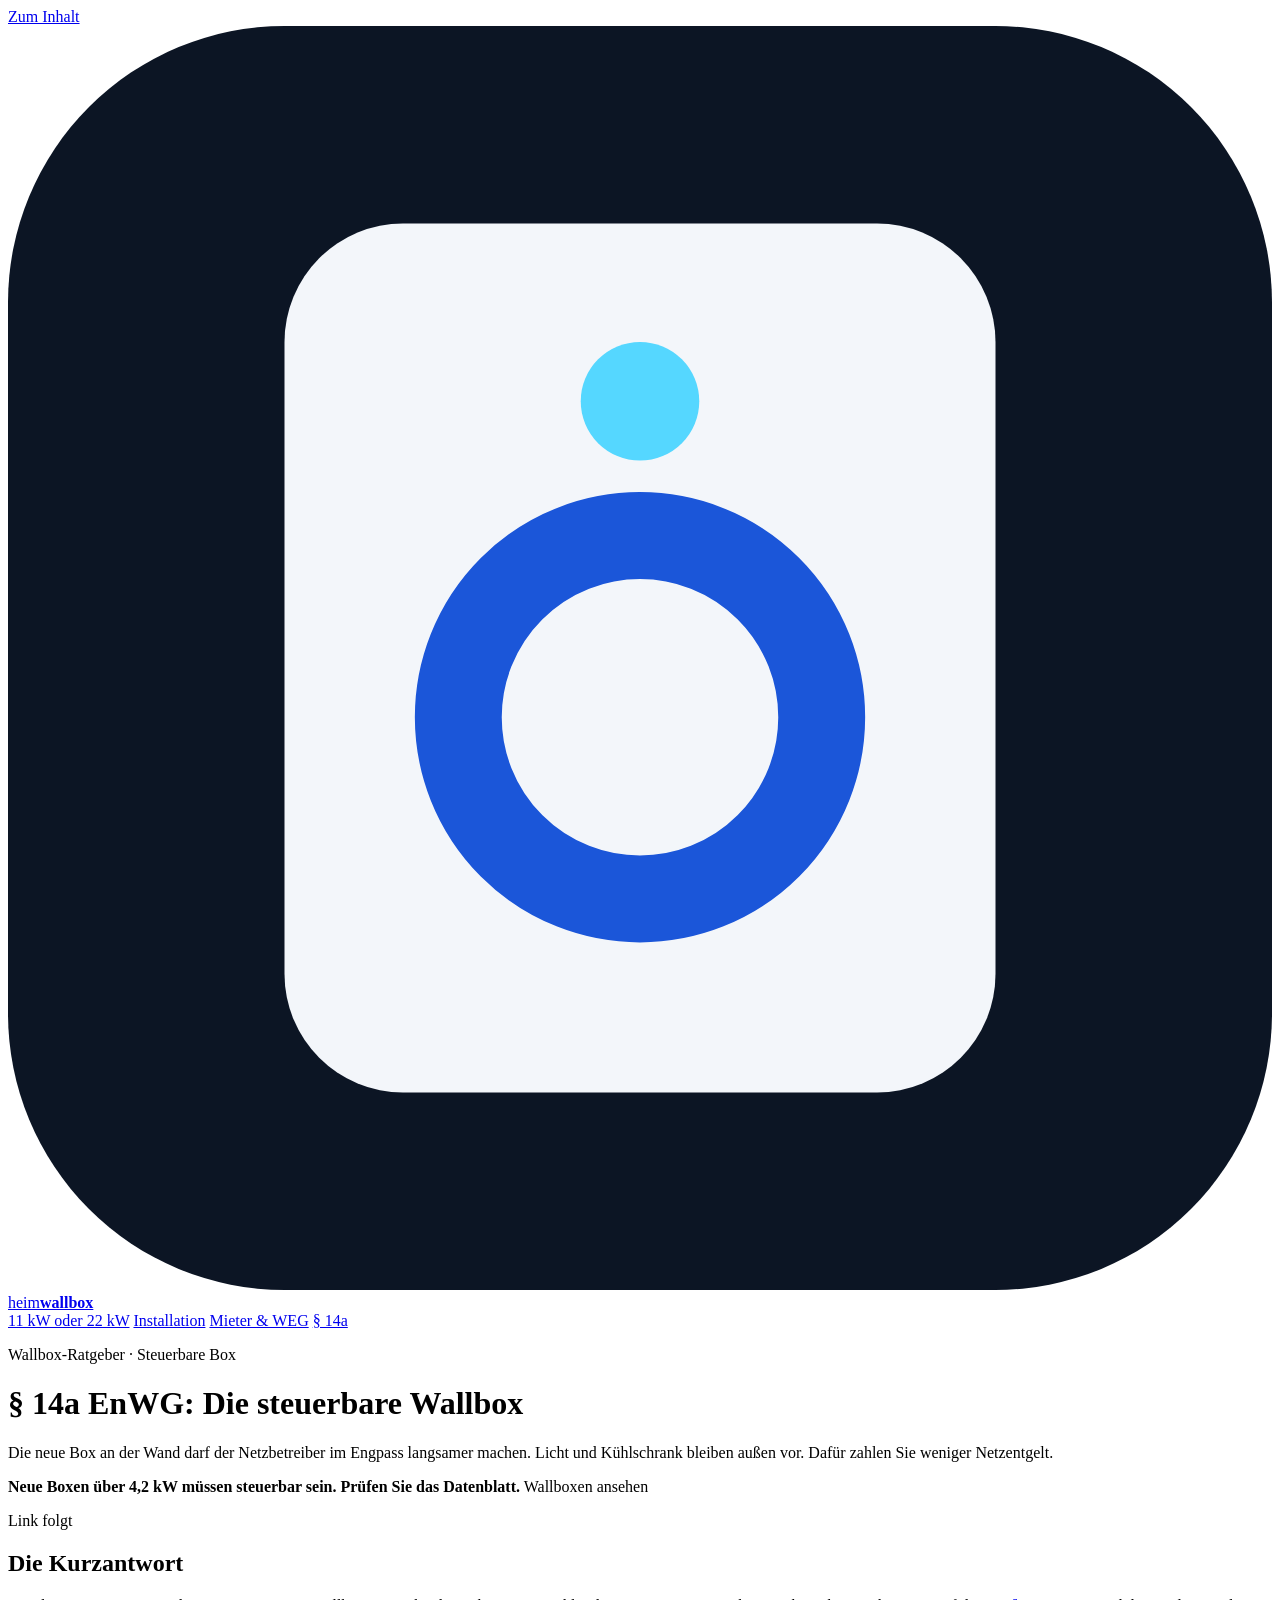
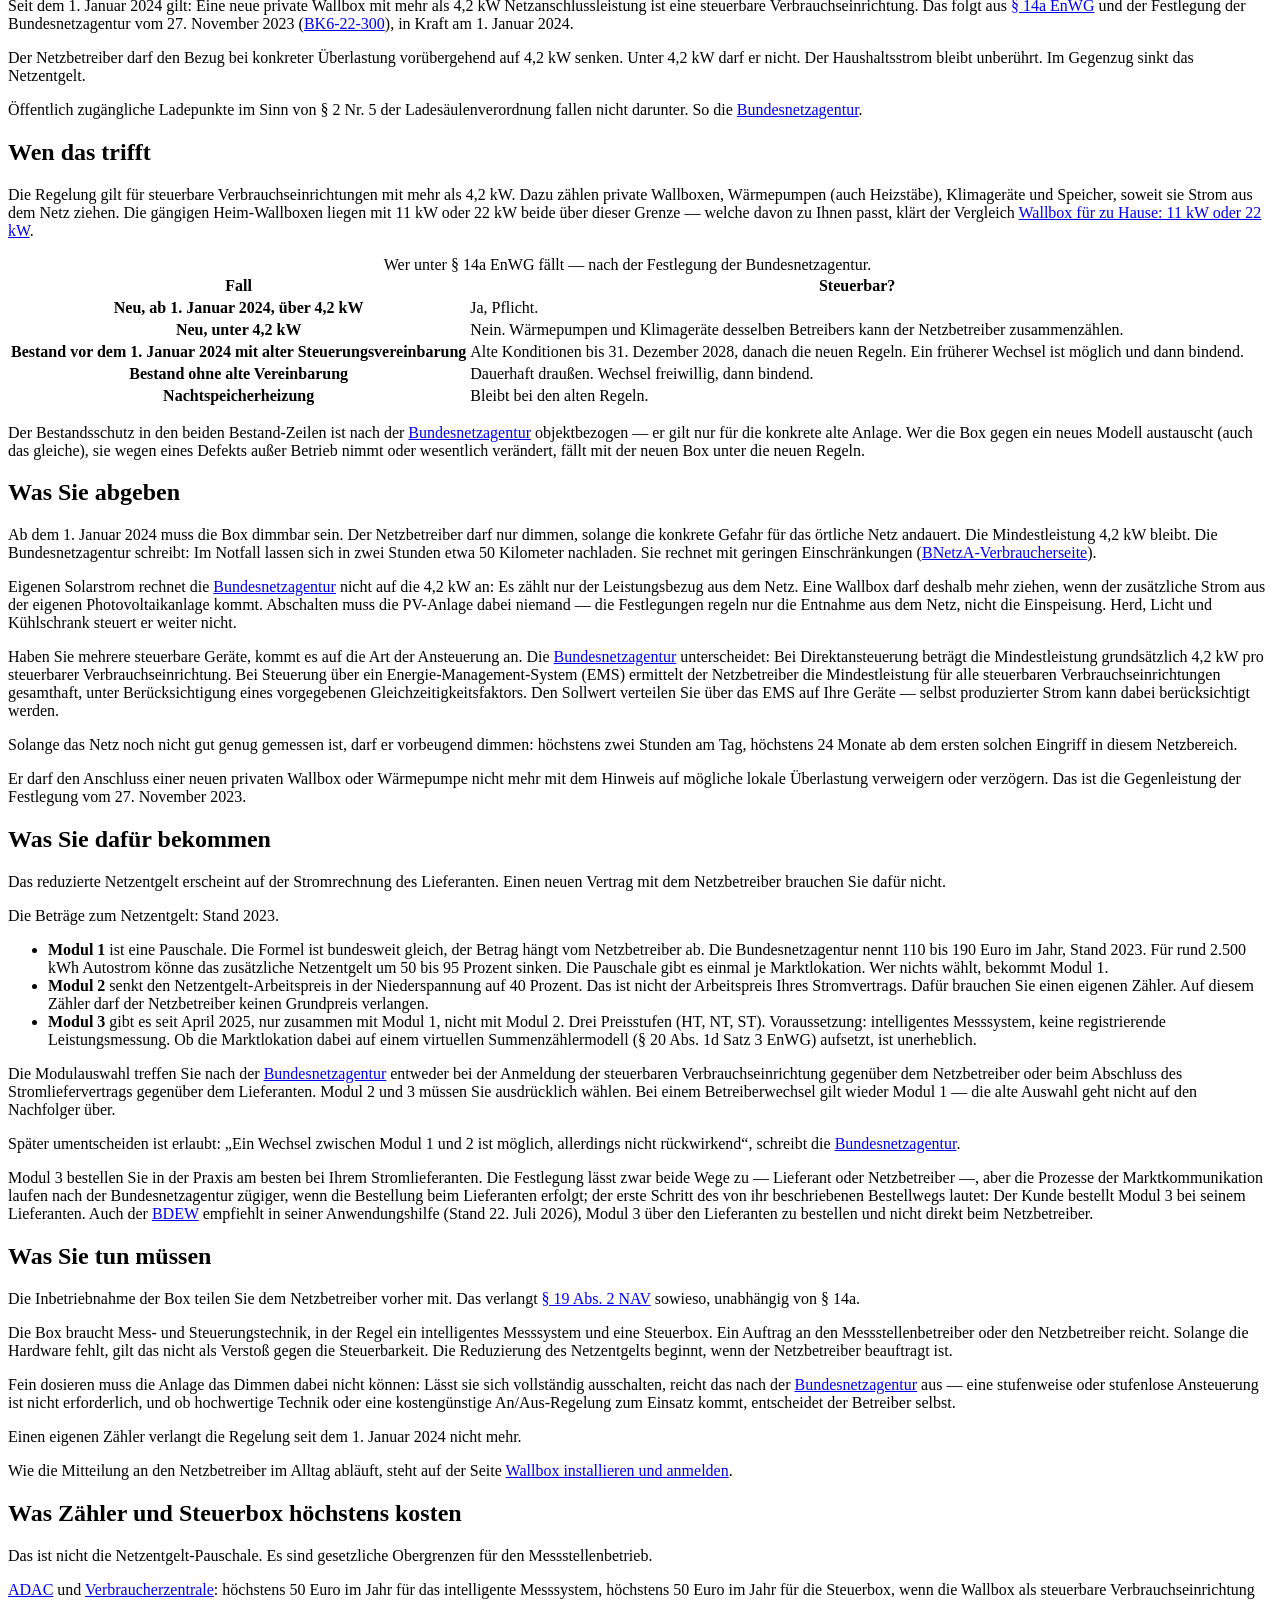
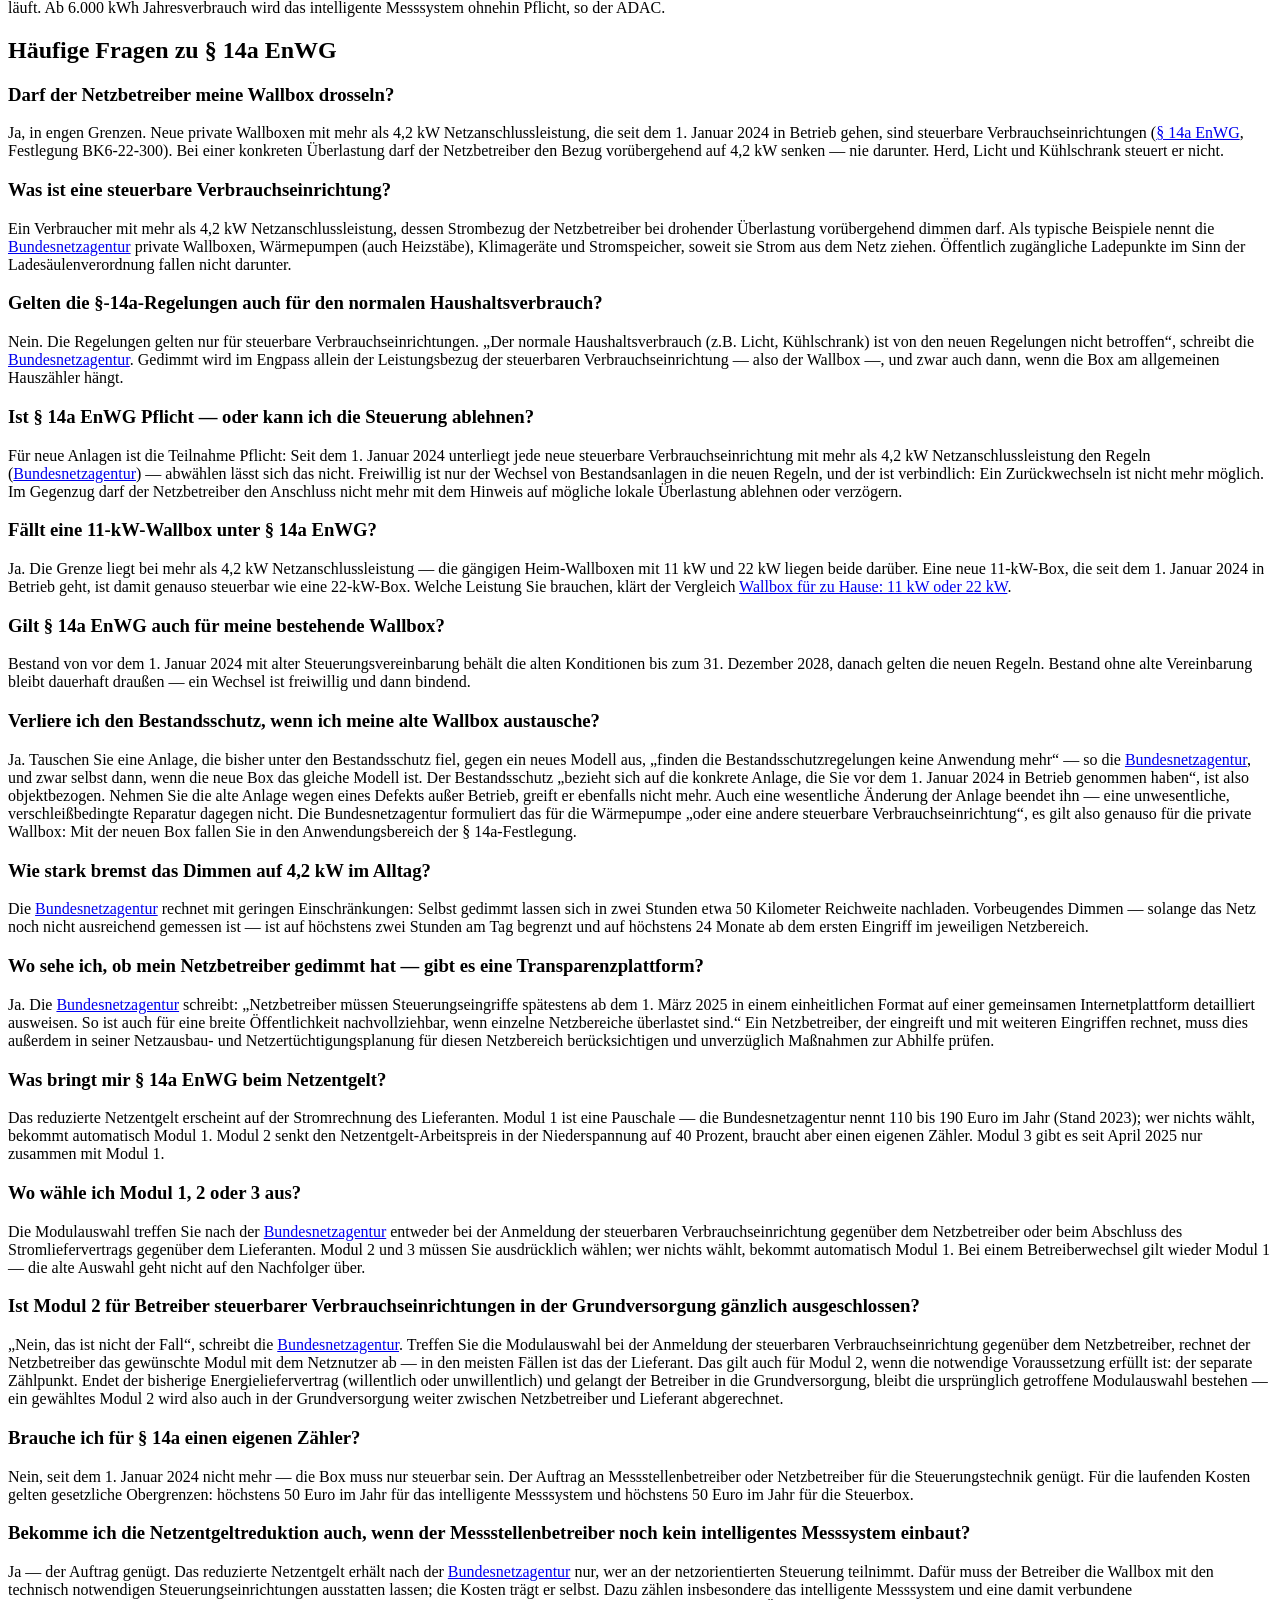
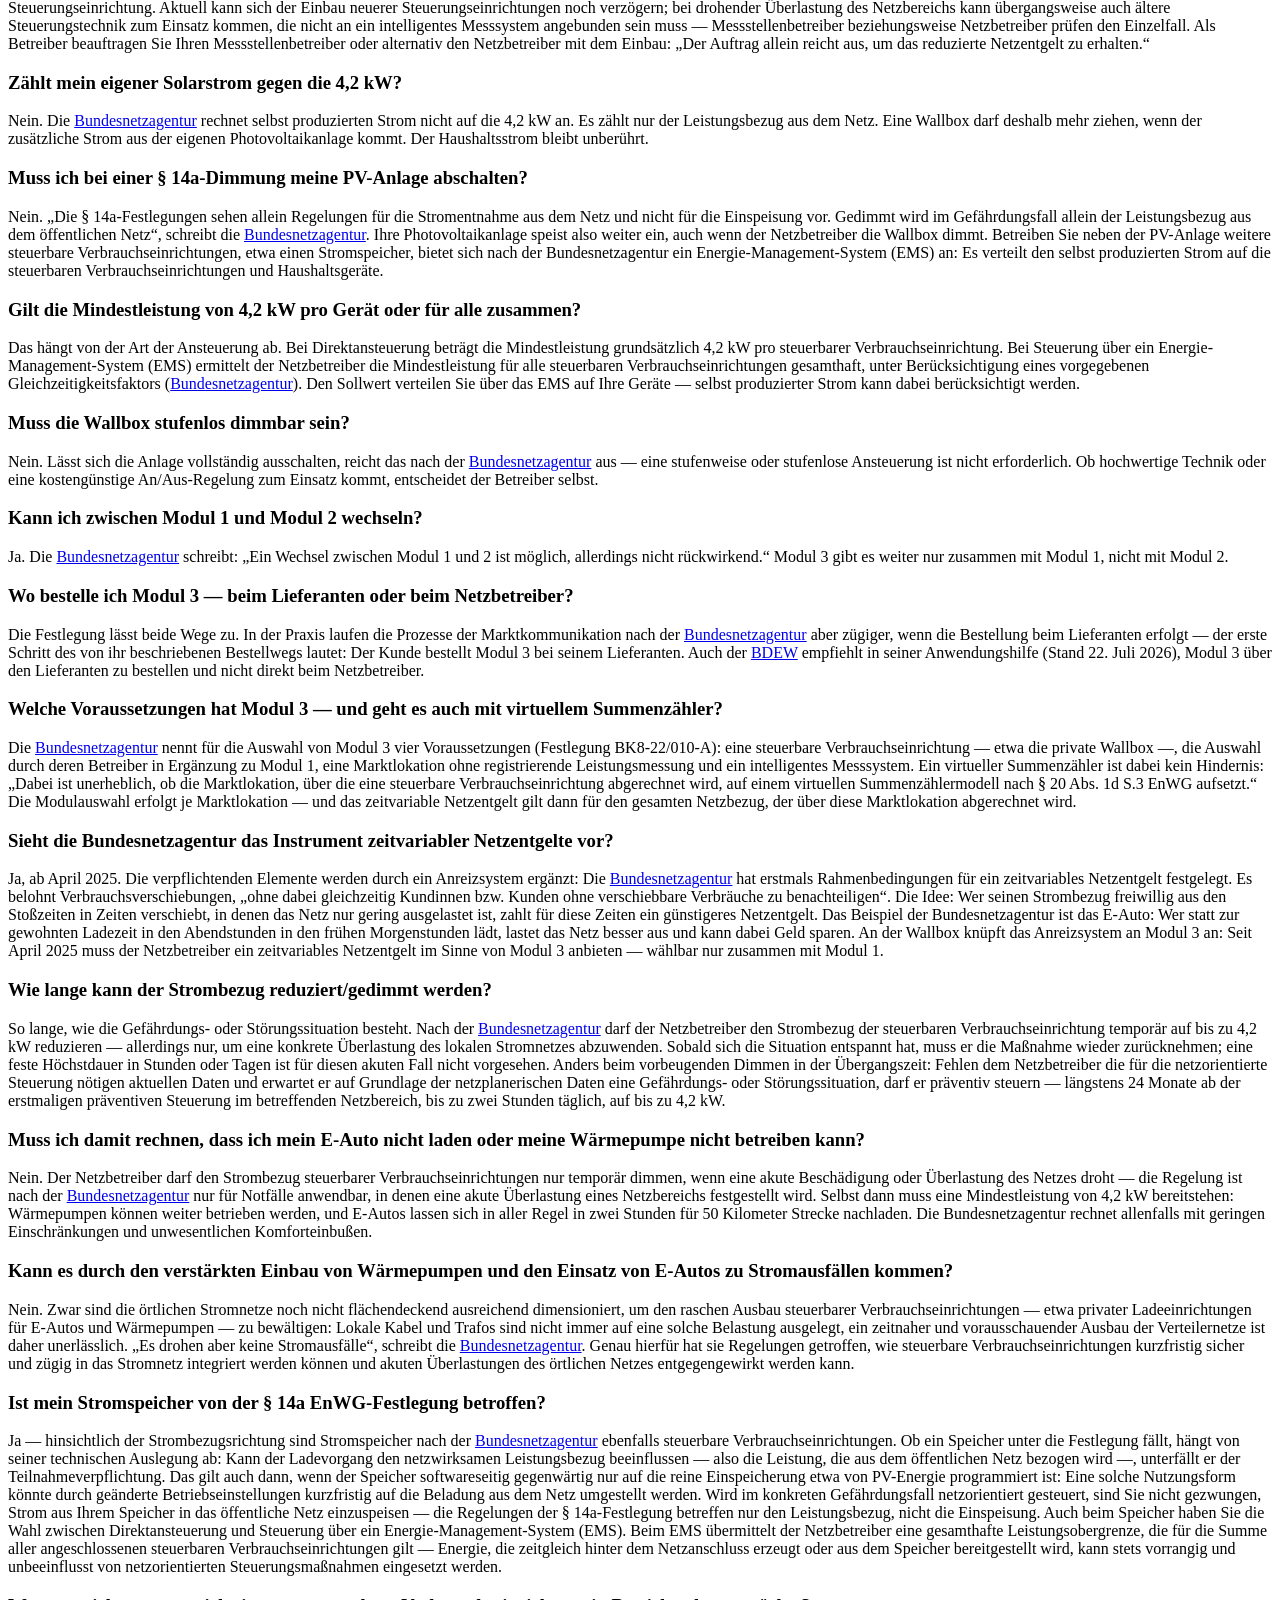
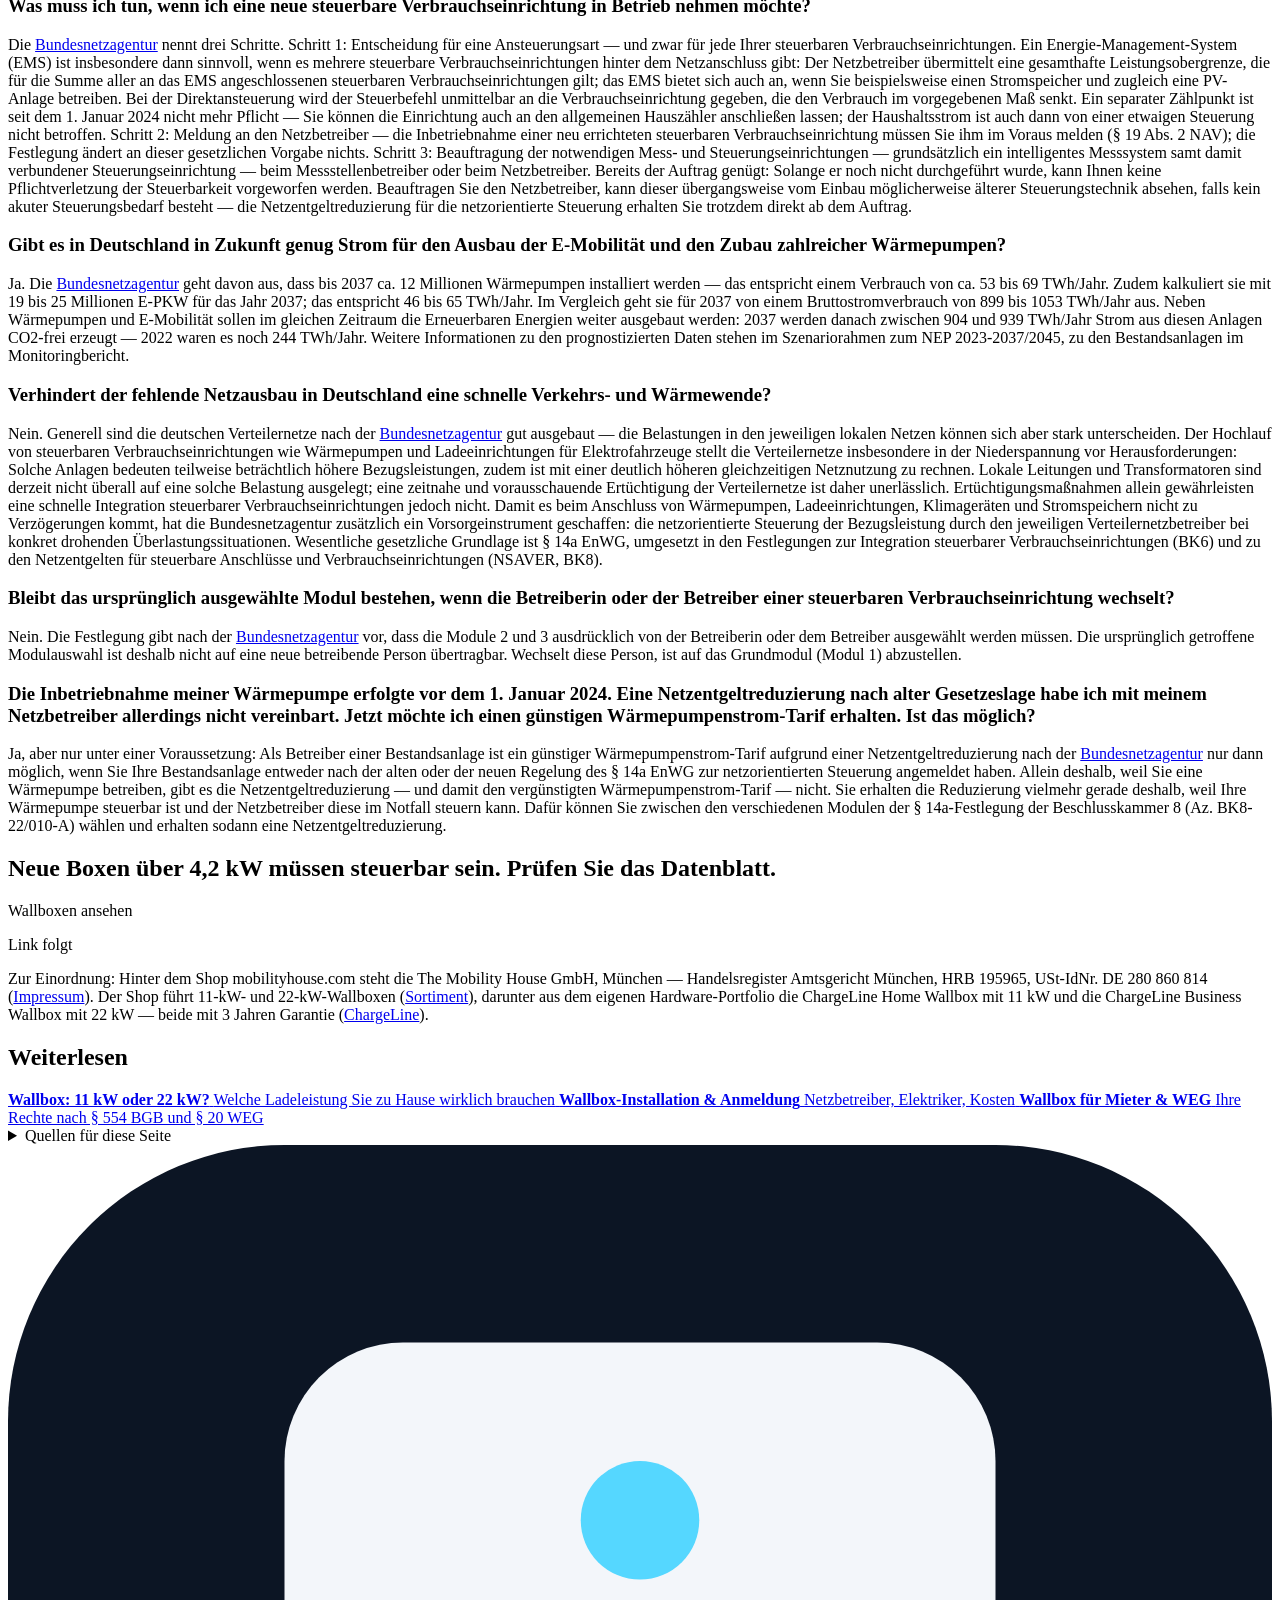
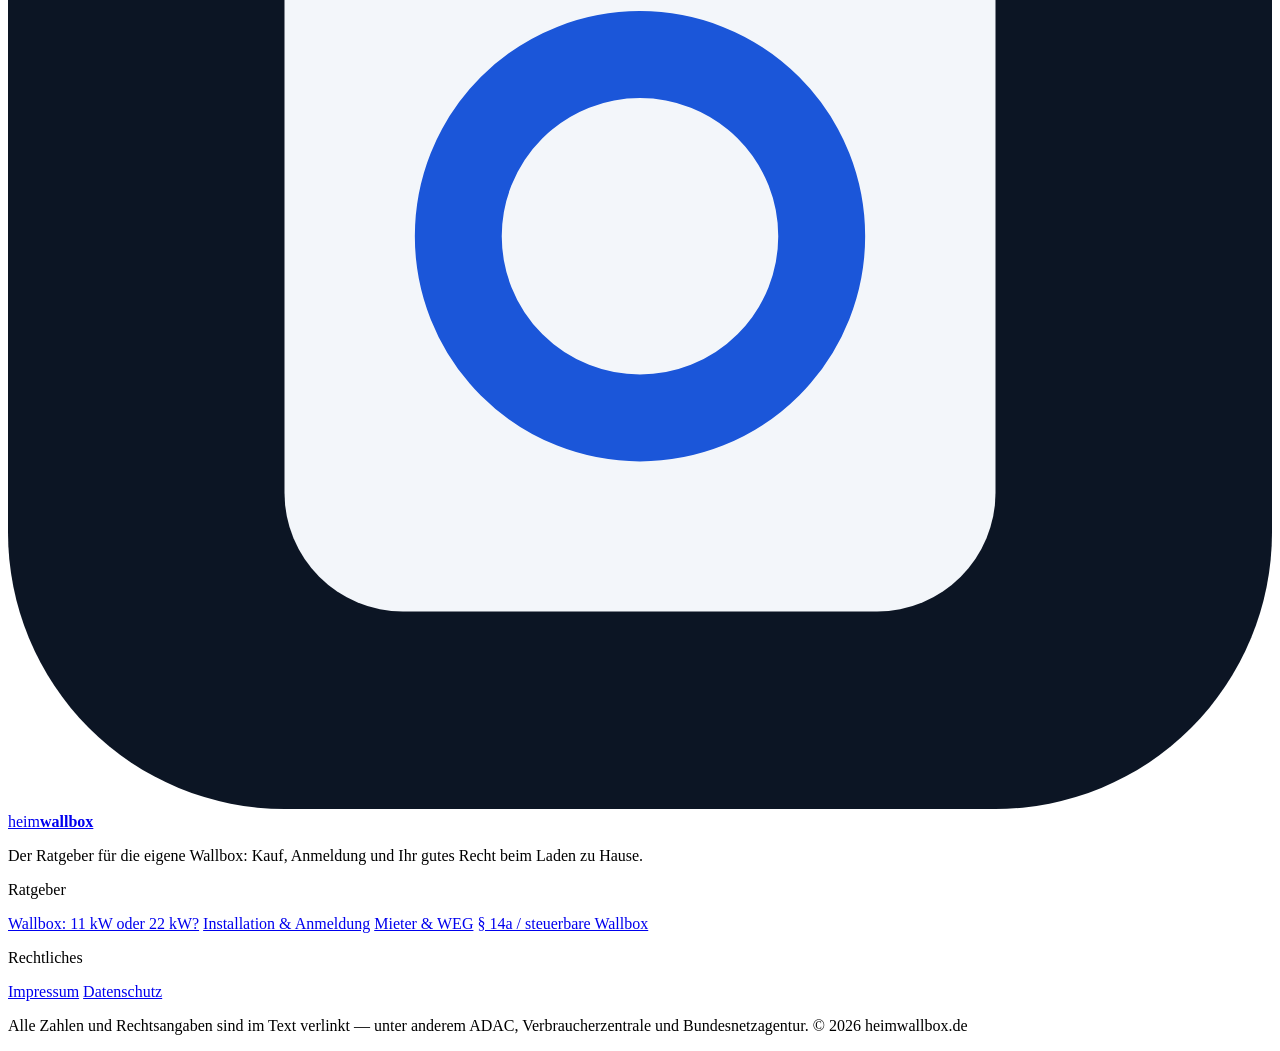
==== commit d609d74d: "/14a/: FAQ — Bestands-Wärmepumpe ohne alte Reduzierung: Wärmepumpentarif? (BNetzA) Co-authored-by: A" ====
--- a/public/14a/index.html
+++ b/public/14a/index.html
@@ -281,6 +281,14 @@
           "@type": "Answer",
           "text": "Nein. Die Festlegung gibt nach der Bundesnetzagentur vor, dass die Module 2 und 3 ausdrücklich von der Betreiberin oder dem Betreiber ausgewählt werden müssen. Die ursprünglich getroffene Modulauswahl ist deshalb nicht auf eine neue betreibende Person übertragbar. Wechselt diese Person, ist auf das Grundmodul (Modul 1) abzustellen."
         }
+      },
+      {
+        "@type": "Question",
+        "name": "Die Inbetriebnahme meiner Wärmepumpe erfolgte vor dem 1. Januar 2024. Eine Netzentgeltreduzierung nach alter Gesetzeslage habe ich mit meinem Netzbetreiber allerdings nicht vereinbart. Jetzt möchte ich einen günstigen Wärmepumpenstrom-Tarif erhalten. Ist das möglich?",
+        "acceptedAnswer": {
+          "@type": "Answer",
+          "text": "Ja, aber nur unter einer Voraussetzung: Als Betreiber einer Bestandsanlage ist ein günstiger Wärmepumpenstrom-Tarif aufgrund einer Netzentgeltreduzierung nach der Bundesnetzagentur nur dann möglich, wenn Sie Ihre Bestandsanlage entweder nach der alten oder der neuen Regelung des § 14a EnWG zur netzorientierten Steuerung angemeldet haben. Allein deshalb, weil Sie eine Wärmepumpe betreiben, gibt es die Netzentgeltreduzierung — und damit den vergünstigten Wärmepumpenstrom-Tarif — nicht. Sie erhalten die Reduzierung vielmehr gerade deshalb, weil Ihre Wärmepumpe steuerbar ist und der Netzbetreiber diese im Notfall steuern kann. Dafür können Sie zwischen den verschiedenen Modulen der § 14a-Festlegung der Beschlusskammer 8 (Az. BK8-22/010-A) wählen und erhalten sodann eine Netzentgeltreduzierung."
+        }
       }
     ]
   }
@@ -517,6 +525,10 @@
         <h3>Bleibt das ursprünglich ausgewählte Modul bestehen, wenn die Betreiberin oder der Betreiber einer steuerbaren Verbrauchseinrichtung wechselt?</h3>
         <p>Nein. Die Festlegung gibt nach der <a href="https://www.bundesnetzagentur.de/DE/Vportal/Energie/SteuerbareVBE/artikel.html">Bundesnetzagentur</a> vor, dass die Module 2 und 3 ausdrücklich von der Betreiberin oder dem Betreiber ausgewählt werden müssen. Die ursprünglich getroffene Modulauswahl ist deshalb nicht auf eine neue betreibende Person übertragbar. Wechselt diese Person, ist auf das Grundmodul (Modul 1) abzustellen.</p>
       </article>
+      <article class="faq-item">
+        <h3>Die Inbetriebnahme meiner Wärmepumpe erfolgte vor dem 1. Januar 2024. Eine Netzentgeltreduzierung nach alter Gesetzeslage habe ich mit meinem Netzbetreiber allerdings nicht vereinbart. Jetzt möchte ich einen günstigen Wärmepumpenstrom-Tarif erhalten. Ist das möglich?</h3>
+        <p>Ja, aber nur unter einer Voraussetzung: Als Betreiber einer Bestandsanlage ist ein günstiger Wärmepumpenstrom-Tarif aufgrund einer Netzentgeltreduzierung nach der <a href="https://www.bundesnetzagentur.de/DE/Vportal/Energie/SteuerbareVBE/artikel.html">Bundesnetzagentur</a> nur dann möglich, wenn Sie Ihre Bestandsanlage entweder nach der alten oder der neuen Regelung des § 14a EnWG zur netzorientierten Steuerung angemeldet haben. Allein deshalb, weil Sie eine Wärmepumpe betreiben, gibt es die Netzentgeltreduzierung — und damit den vergünstigten Wärmepumpenstrom-Tarif — nicht. Sie erhalten die Reduzierung vielmehr gerade deshalb, weil Ihre Wärmepumpe steuerbar ist und der Netzbetreiber diese im Notfall steuern kann. Dafür können Sie zwischen den verschiedenen Modulen der § 14a-Festlegung der Beschlusskammer 8 (Az. BK8-22/010-A) wählen und erhalten sodann eine Netzentgeltreduzierung.</p>
+      </article>
     </div>
 
     <aside class="cta" aria-labelledby="cta-14a">
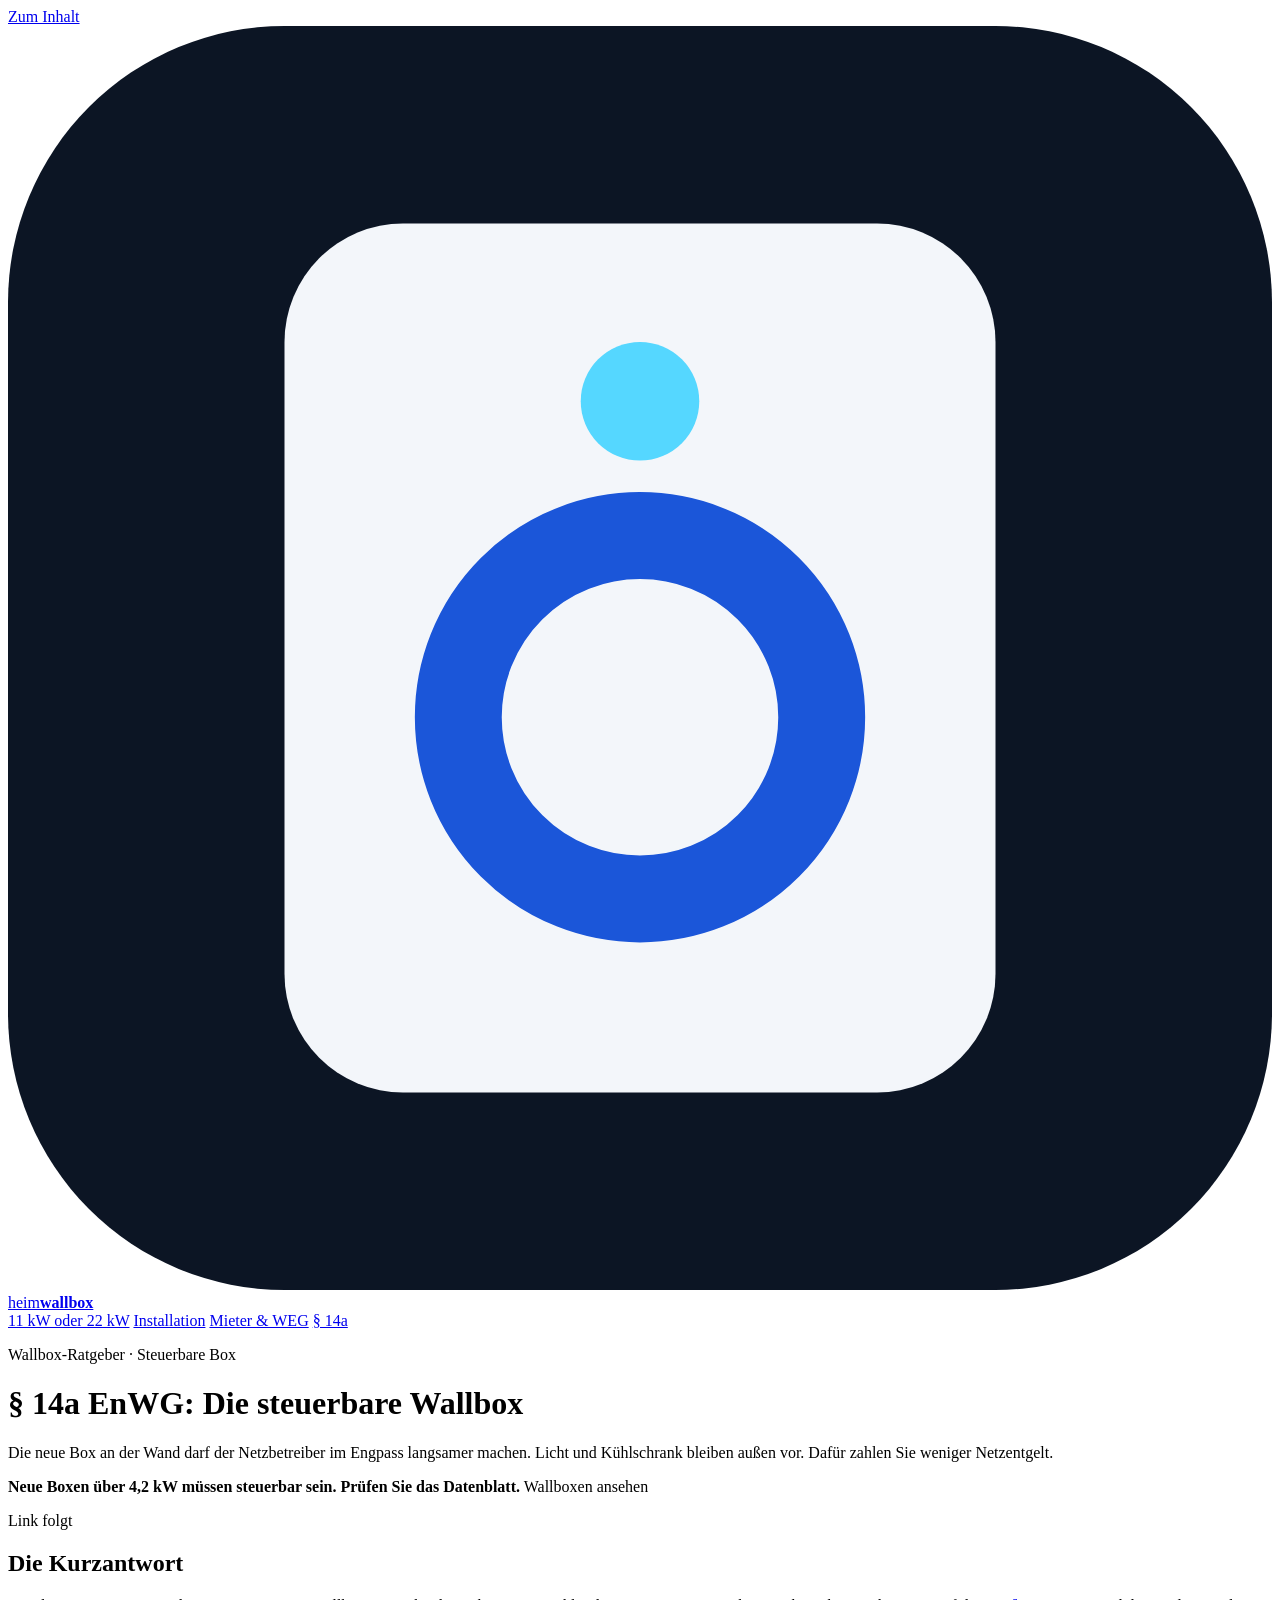
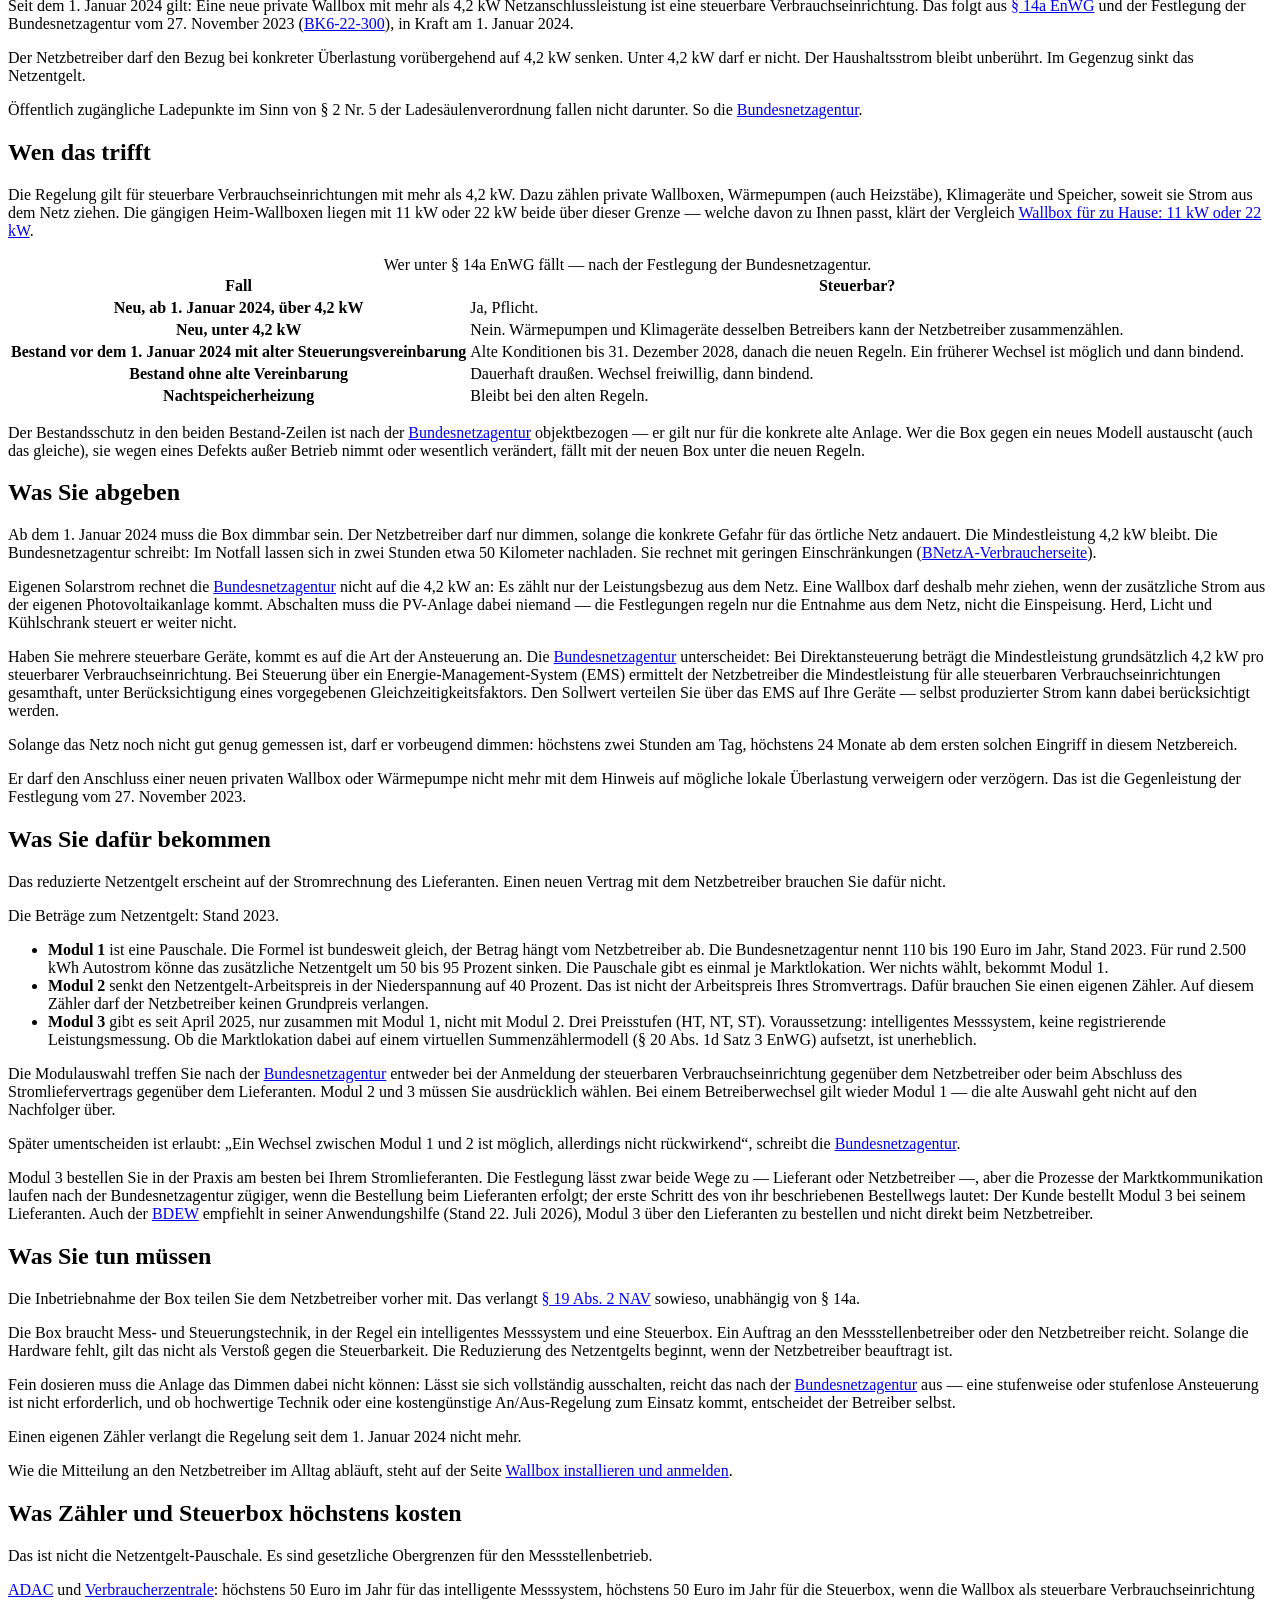
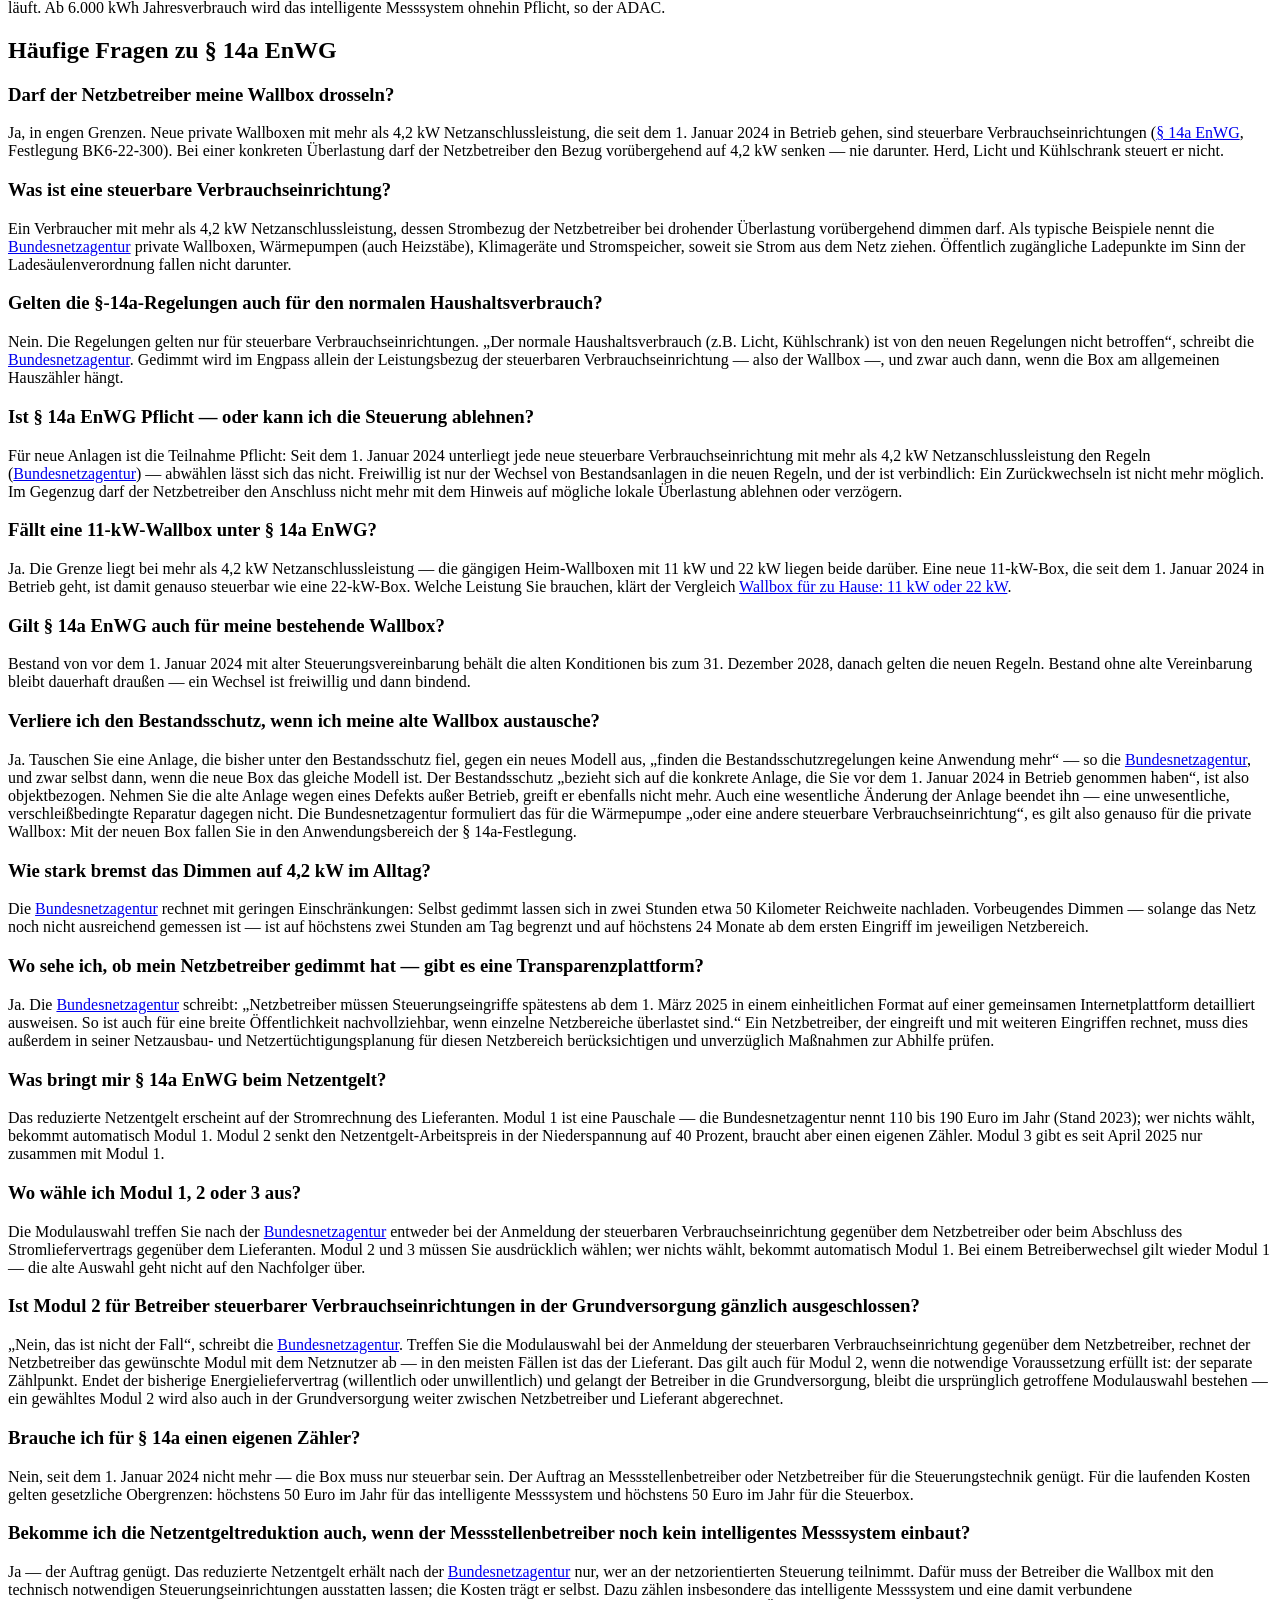
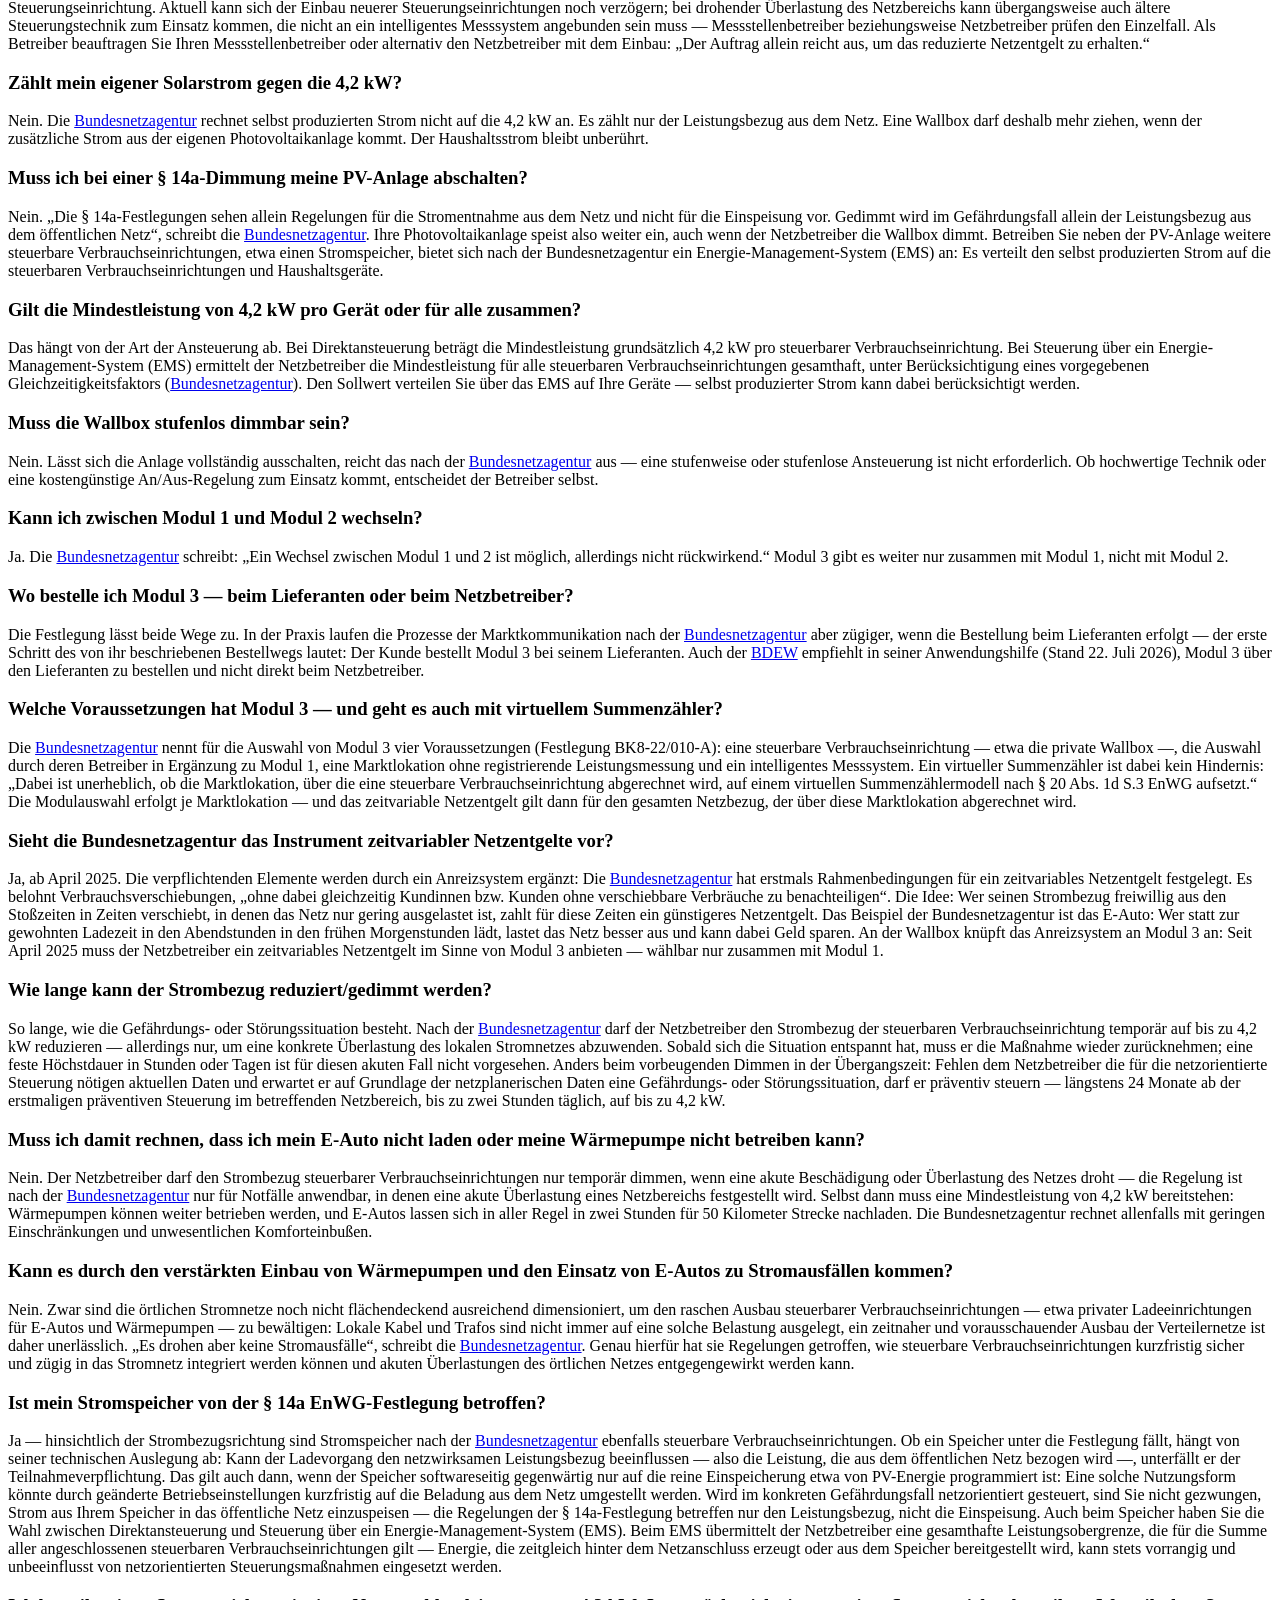
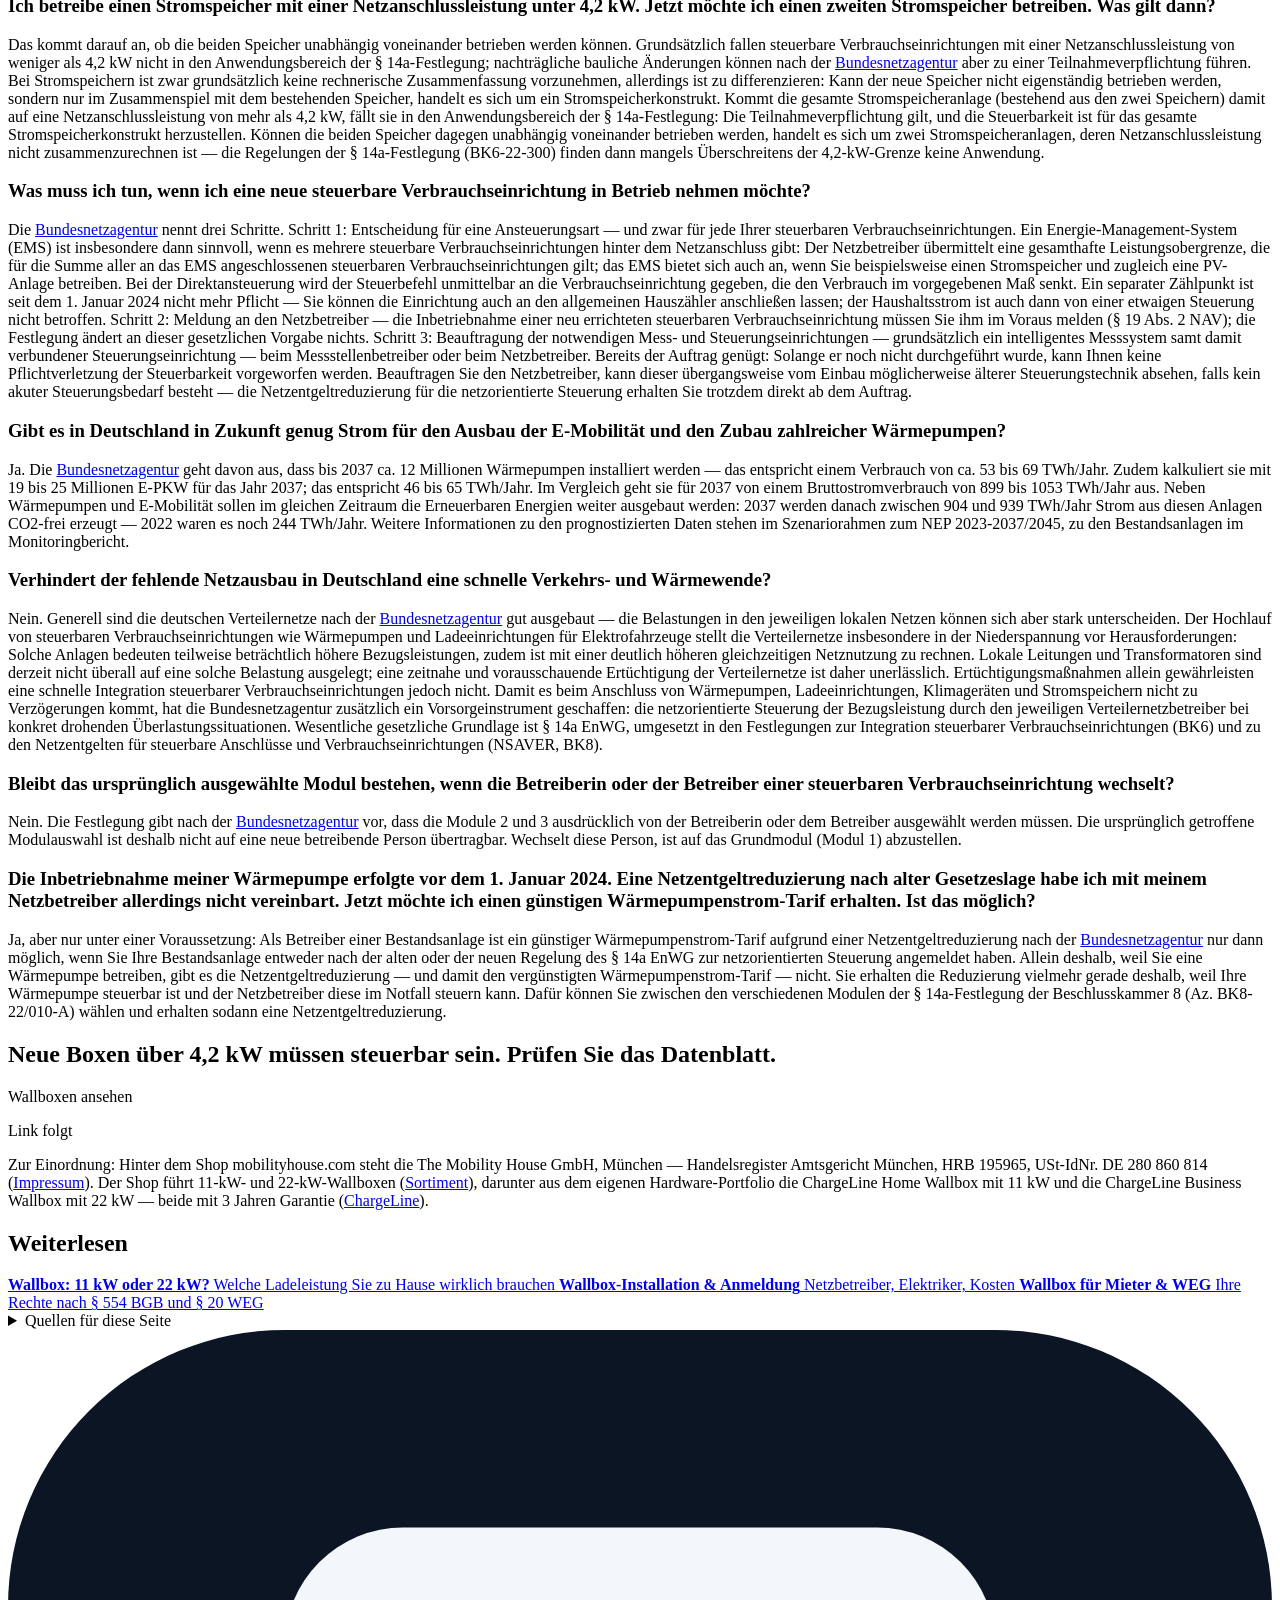
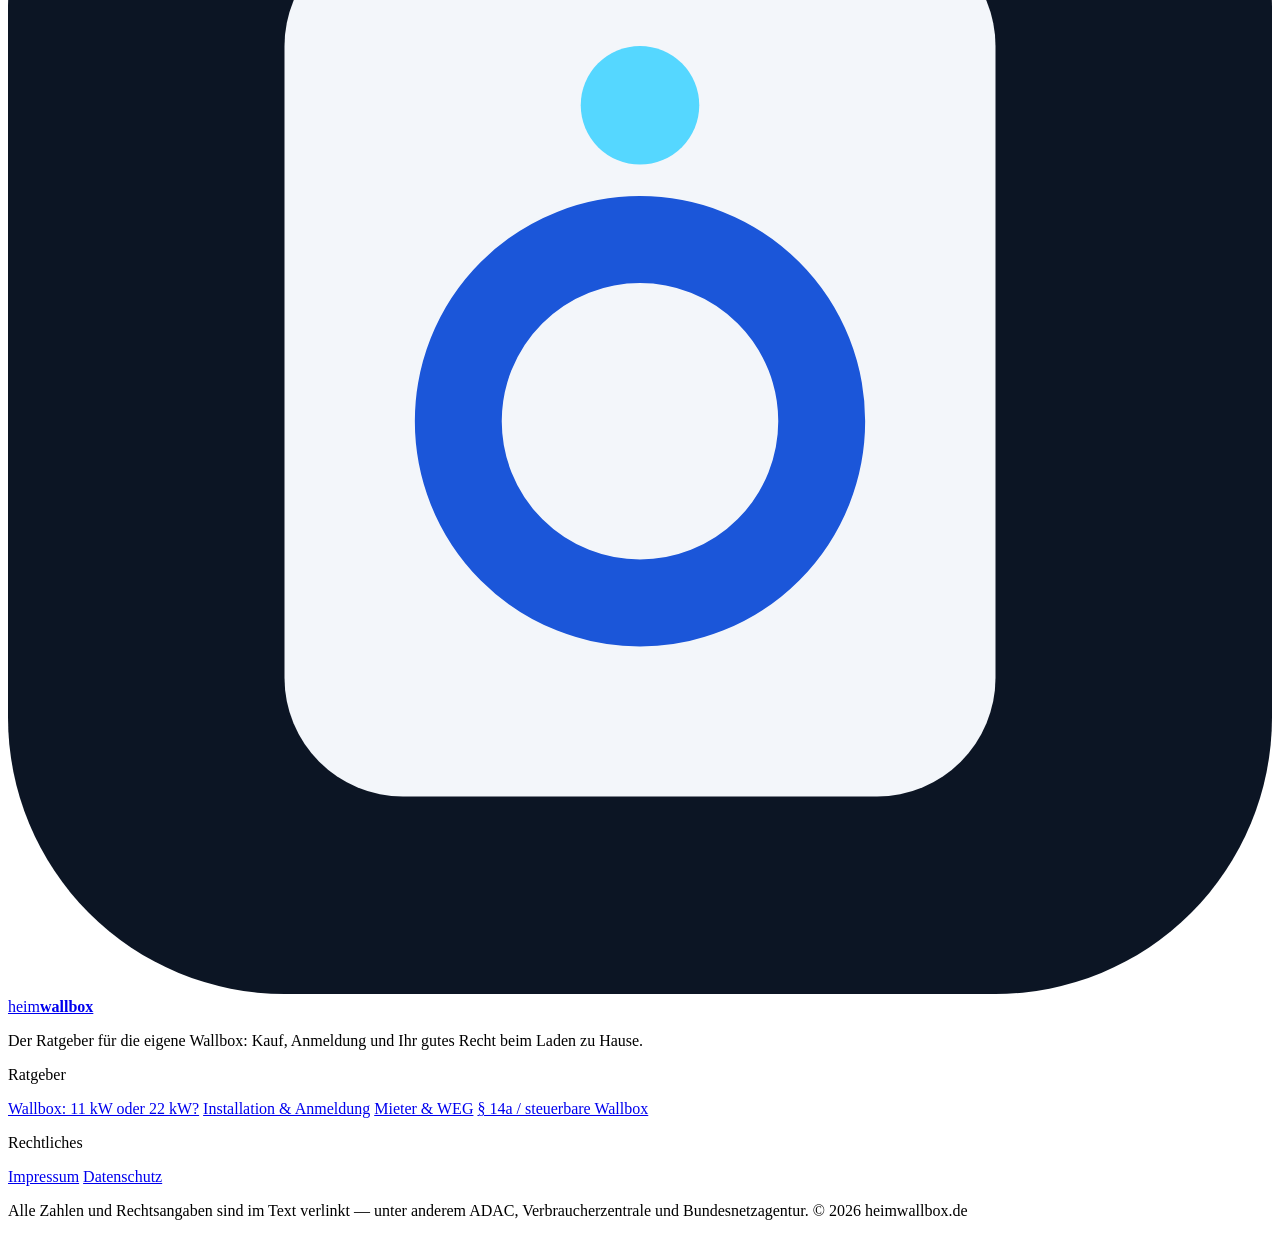
==== commit b5fd8d7e: "/14a/: FAQ — Zweiter Stromspeicher unter 4,2 kW: Stromspeicherkonstrukt oder zwei Anlagen? (BNetzA) " ====
--- a/public/14a/index.html
+++ b/public/14a/index.html
@@ -252,6 +252,14 @@
       },
       {
         "@type": "Question",
+        "name": "Ich betreibe einen Stromspeicher mit einer Netzanschlussleistung unter 4,2 kW. Jetzt möchte ich einen zweiten Stromspeicher betreiben. Was gilt dann?",
+        "acceptedAnswer": {
+          "@type": "Answer",
+          "text": "Das kommt darauf an, ob die beiden Speicher unabhängig voneinander betrieben werden können. Grundsätzlich fallen steuerbare Verbrauchseinrichtungen mit einer Netzanschlussleistung von weniger als 4,2 kW nicht in den Anwendungsbereich der § 14a-Festlegung; nachträgliche bauliche Änderungen können nach der Bundesnetzagentur aber zu einer Teilnahmeverpflichtung führen. Bei Stromspeichern ist zwar grundsätzlich keine rechnerische Zusammenfassung vorzunehmen, allerdings ist zu differenzieren: Kann der neue Speicher nicht eigenständig betrieben werden, sondern nur im Zusammenspiel mit dem bestehenden Speicher, handelt es sich um ein Stromspeicherkonstrukt. Kommt die gesamte Stromspeicheranlage (bestehend aus den zwei Speichern) damit auf eine Netzanschlussleistung von mehr als 4,2 kW, fällt sie in den Anwendungsbereich der § 14a-Festlegung: Die Teilnahmeverpflichtung gilt, und die Steuerbarkeit ist für das gesamte Stromspeicherkonstrukt herzustellen. Können die beiden Speicher dagegen unabhängig voneinander betrieben werden, handelt es sich um zwei Stromspeicheranlagen, deren Netzanschlussleistung nicht zusammenzurechnen ist — die Regelungen der § 14a-Festlegung (BK6-22-300) finden dann mangels Überschreitens der 4,2-kW-Grenze keine Anwendung."
+        }
+      },
+      {
+        "@type": "Question",
         "name": "Was muss ich tun, wenn ich eine neue steuerbare Verbrauchseinrichtung in Betrieb nehmen möchte?",
         "acceptedAnswer": {
           "@type": "Answer",
@@ -510,6 +518,10 @@
         <p>Ja — hinsichtlich der Strombezugsrichtung sind Stromspeicher nach der <a href="https://www.bundesnetzagentur.de/DE/Vportal/Energie/SteuerbareVBE/artikel.html">Bundesnetzagentur</a> ebenfalls steuerbare Verbrauchseinrichtungen. Ob ein Speicher unter die Festlegung fällt, hängt von seiner technischen Auslegung ab: Kann der Ladevorgang den netzwirksamen Leistungsbezug beeinflussen — also die Leistung, die aus dem öffentlichen Netz bezogen wird —, unterfällt er der Teilnahmeverpflichtung. Das gilt auch dann, wenn der Speicher softwareseitig gegenwärtig nur auf die reine Einspeicherung etwa von PV-Energie programmiert ist: Eine solche Nutzungsform könnte durch geänderte Betriebseinstellungen kurzfristig auf die Beladung aus dem Netz umgestellt werden. Wird im konkreten Gefährdungsfall netzorientiert gesteuert, sind Sie nicht gezwungen, Strom aus Ihrem Speicher in das öffentliche Netz einzuspeisen — die Regelungen der § 14a-Festlegung betreffen nur den Leistungsbezug, nicht die Einspeisung. Auch beim Speicher haben Sie die Wahl zwischen Direktansteuerung und Steuerung über ein Energie-Management-System (EMS). Beim EMS übermittelt der Netzbetreiber eine gesamthafte Leistungsobergrenze, die für die Summe aller angeschlossenen steuerbaren Verbrauchseinrichtungen gilt — Energie, die zeitgleich hinter dem Netzanschluss erzeugt oder aus dem Speicher bereitgestellt wird, kann stets vorrangig und unbeeinflusst von netzorientierten Steuerungsmaßnahmen eingesetzt werden.</p>
       </article>
       <article class="faq-item">
+        <h3>Ich betreibe einen Stromspeicher mit einer Netzanschlussleistung unter 4,2 kW. Jetzt möchte ich einen zweiten Stromspeicher betreiben. Was gilt dann?</h3>
+        <p>Das kommt darauf an, ob die beiden Speicher unabhängig voneinander betrieben werden können. Grundsätzlich fallen steuerbare Verbrauchseinrichtungen mit einer Netzanschlussleistung von weniger als 4,2 kW nicht in den Anwendungsbereich der § 14a-Festlegung; nachträgliche bauliche Änderungen können nach der <a href="https://www.bundesnetzagentur.de/DE/Vportal/Energie/SteuerbareVBE/artikel.html">Bundesnetzagentur</a> aber zu einer Teilnahmeverpflichtung führen. Bei Stromspeichern ist zwar grundsätzlich keine rechnerische Zusammenfassung vorzunehmen, allerdings ist zu differenzieren: Kann der neue Speicher nicht eigenständig betrieben werden, sondern nur im Zusammenspiel mit dem bestehenden Speicher, handelt es sich um ein Stromspeicherkonstrukt. Kommt die gesamte Stromspeicheranlage (bestehend aus den zwei Speichern) damit auf eine Netzanschlussleistung von mehr als 4,2 kW, fällt sie in den Anwendungsbereich der § 14a-Festlegung: Die Teilnahmeverpflichtung gilt, und die Steuerbarkeit ist für das gesamte Stromspeicherkonstrukt herzustellen. Können die beiden Speicher dagegen unabhängig voneinander betrieben werden, handelt es sich um zwei Stromspeicheranlagen, deren Netzanschlussleistung nicht zusammenzurechnen ist — die Regelungen der § 14a-Festlegung (BK6-22-300) finden dann mangels Überschreitens der 4,2-kW-Grenze keine Anwendung.</p>
+      </article>
+      <article class="faq-item">
         <h3>Was muss ich tun, wenn ich eine neue steuerbare Verbrauchseinrichtung in Betrieb nehmen möchte?</h3>
         <p>Die <a href="https://www.bundesnetzagentur.de/DE/Vportal/Energie/SteuerbareVBE/artikel.html">Bundesnetzagentur</a> nennt drei Schritte. Schritt 1: Entscheidung für eine Ansteuerungsart — und zwar für jede Ihrer steuerbaren Verbrauchseinrichtungen. Ein Energie-Management-System (EMS) ist insbesondere dann sinnvoll, wenn es mehrere steuerbare Verbrauchseinrichtungen hinter dem Netzanschluss gibt: Der Netzbetreiber übermittelt eine gesamthafte Leistungsobergrenze, die für die Summe aller an das EMS angeschlossenen steuerbaren Verbrauchseinrichtungen gilt; das EMS bietet sich auch an, wenn Sie beispielsweise einen Stromspeicher und zugleich eine PV-Anlage betreiben. Bei der Direktansteuerung wird der Steuerbefehl unmittelbar an die Verbrauchseinrichtung gegeben, die den Verbrauch im vorgegebenen Maß senkt. Ein separater Zählpunkt ist seit dem 1. Januar 2024 nicht mehr Pflicht — Sie können die Einrichtung auch an den allgemeinen Hauszähler anschließen lassen; der Haushaltsstrom ist auch dann von einer etwaigen Steuerung nicht betroffen. Schritt 2: Meldung an den Netzbetreiber — die Inbetriebnahme einer neu errichteten steuerbaren Verbrauchseinrichtung müssen Sie ihm im Voraus melden (§ 19 Abs. 2 NAV); die Festlegung ändert an dieser gesetzlichen Vorgabe nichts. Schritt 3: Beauftragung der notwendigen Mess- und Steuerungseinrichtungen — grundsätzlich ein intelligentes Messsystem samt damit verbundener Steuerungseinrichtung — beim Messstellenbetreiber oder beim Netzbetreiber. Bereits der Auftrag genügt: Solange er noch nicht durchgeführt wurde, kann Ihnen keine Pflichtverletzung der Steuerbarkeit vorgeworfen werden. Beauftragen Sie den Netzbetreiber, kann dieser übergangsweise vom Einbau möglicherweise älterer Steuerungstechnik absehen, falls kein akuter Steuerungsbedarf besteht — die Netzentgeltreduzierung für die netzorientierte Steuerung erhalten Sie trotzdem direkt ab dem Auftrag.</p>
       </article>
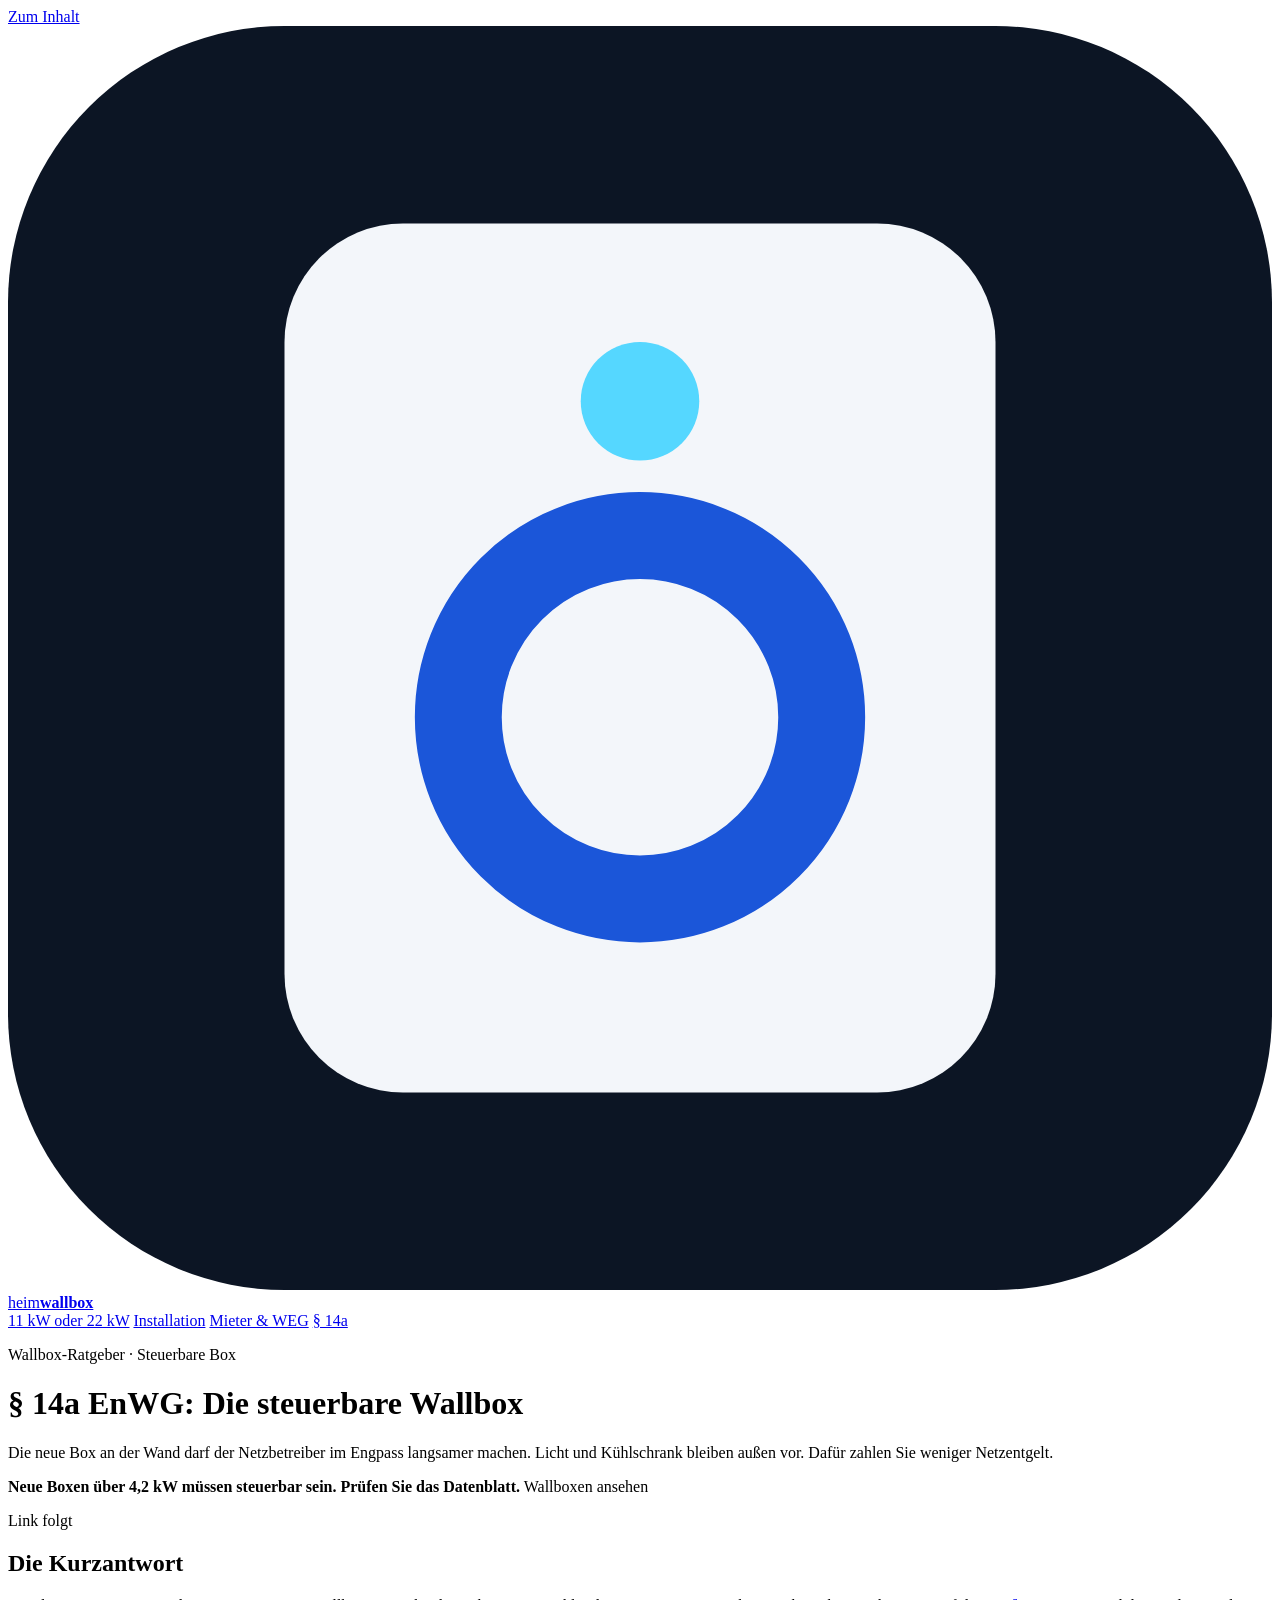
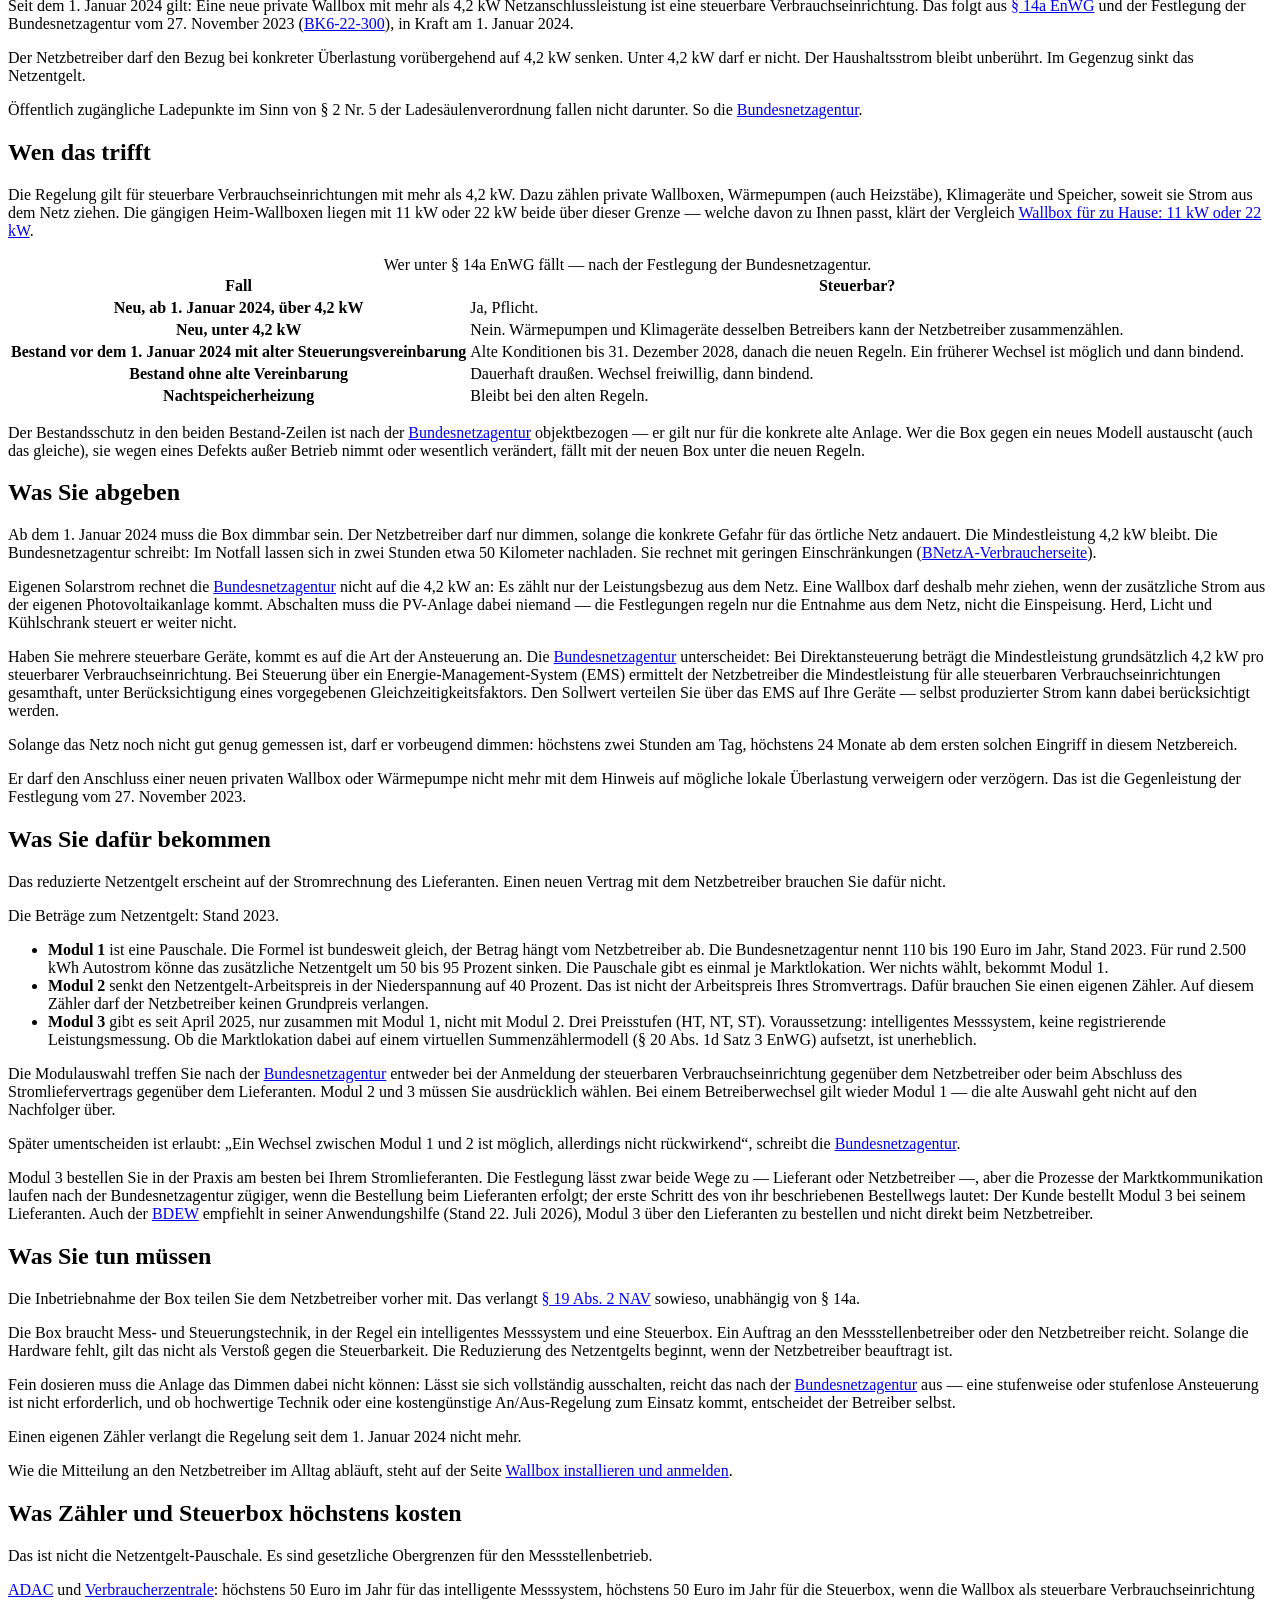
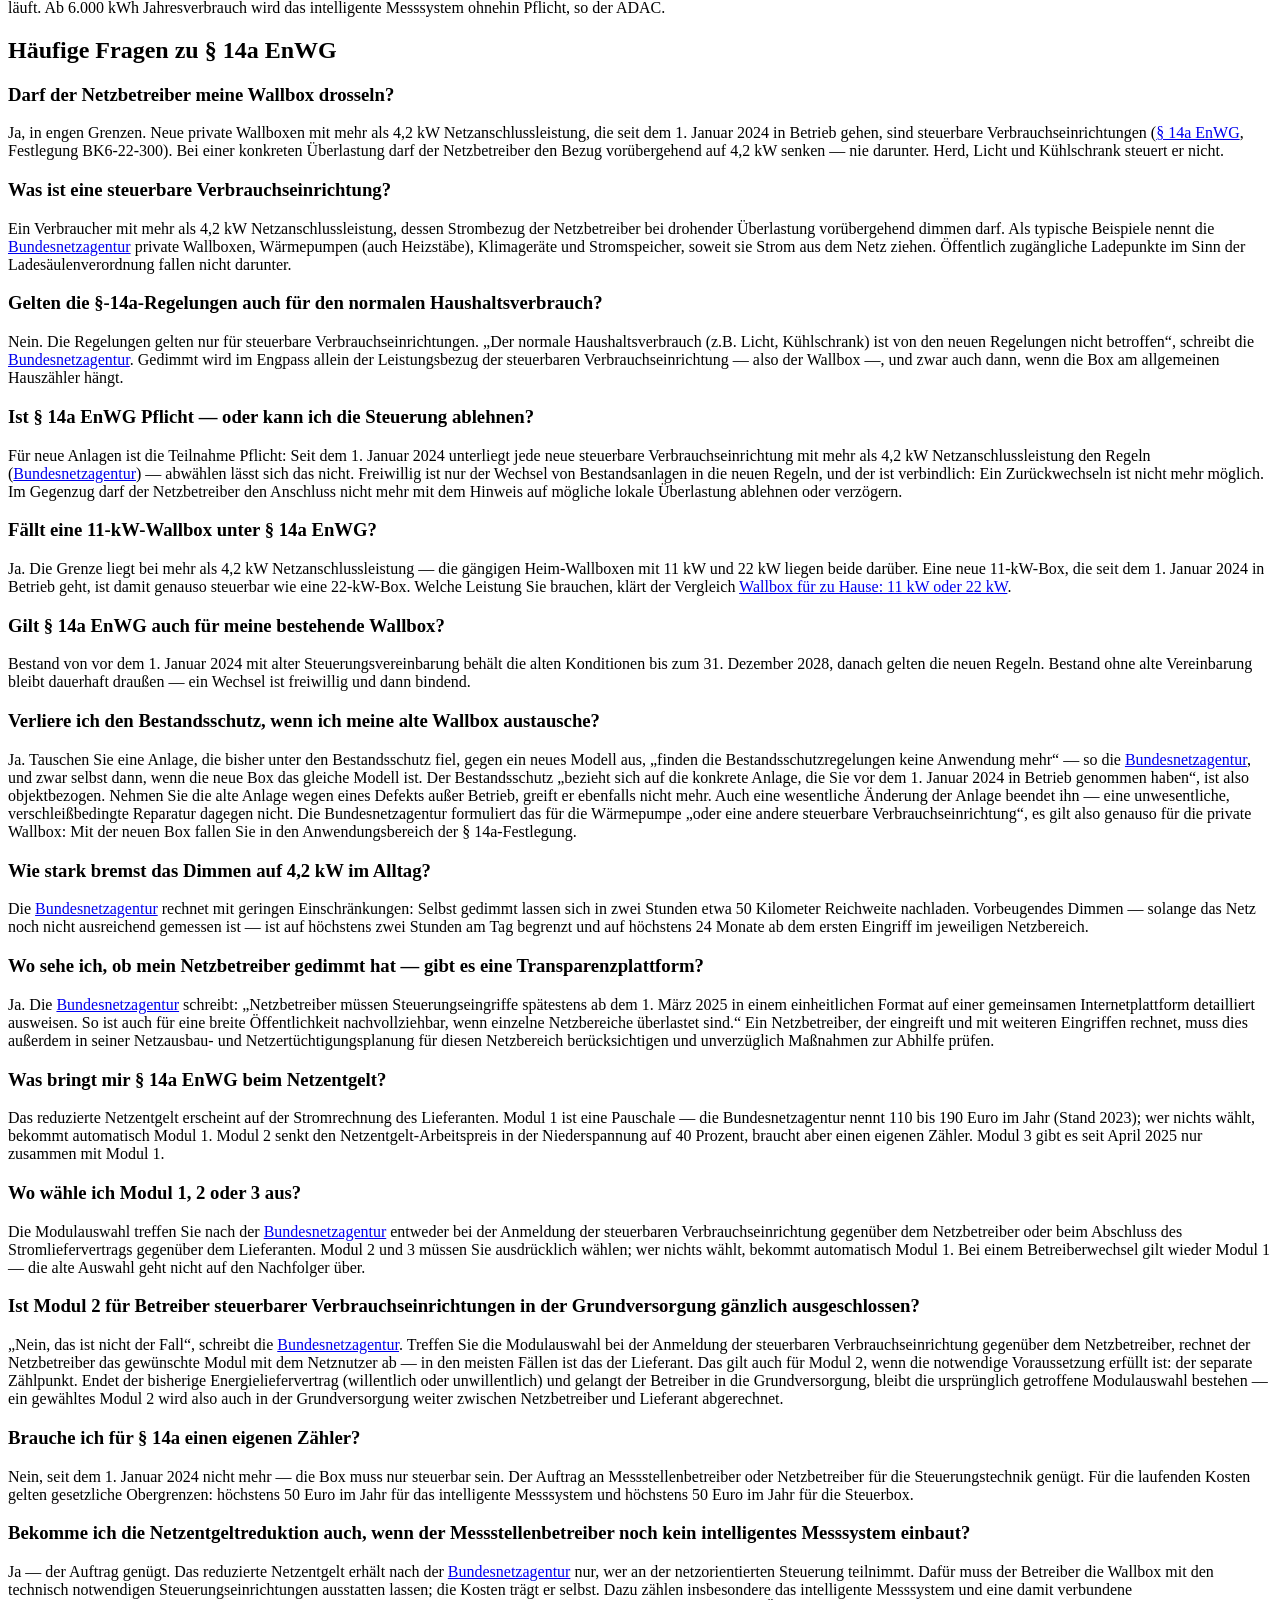
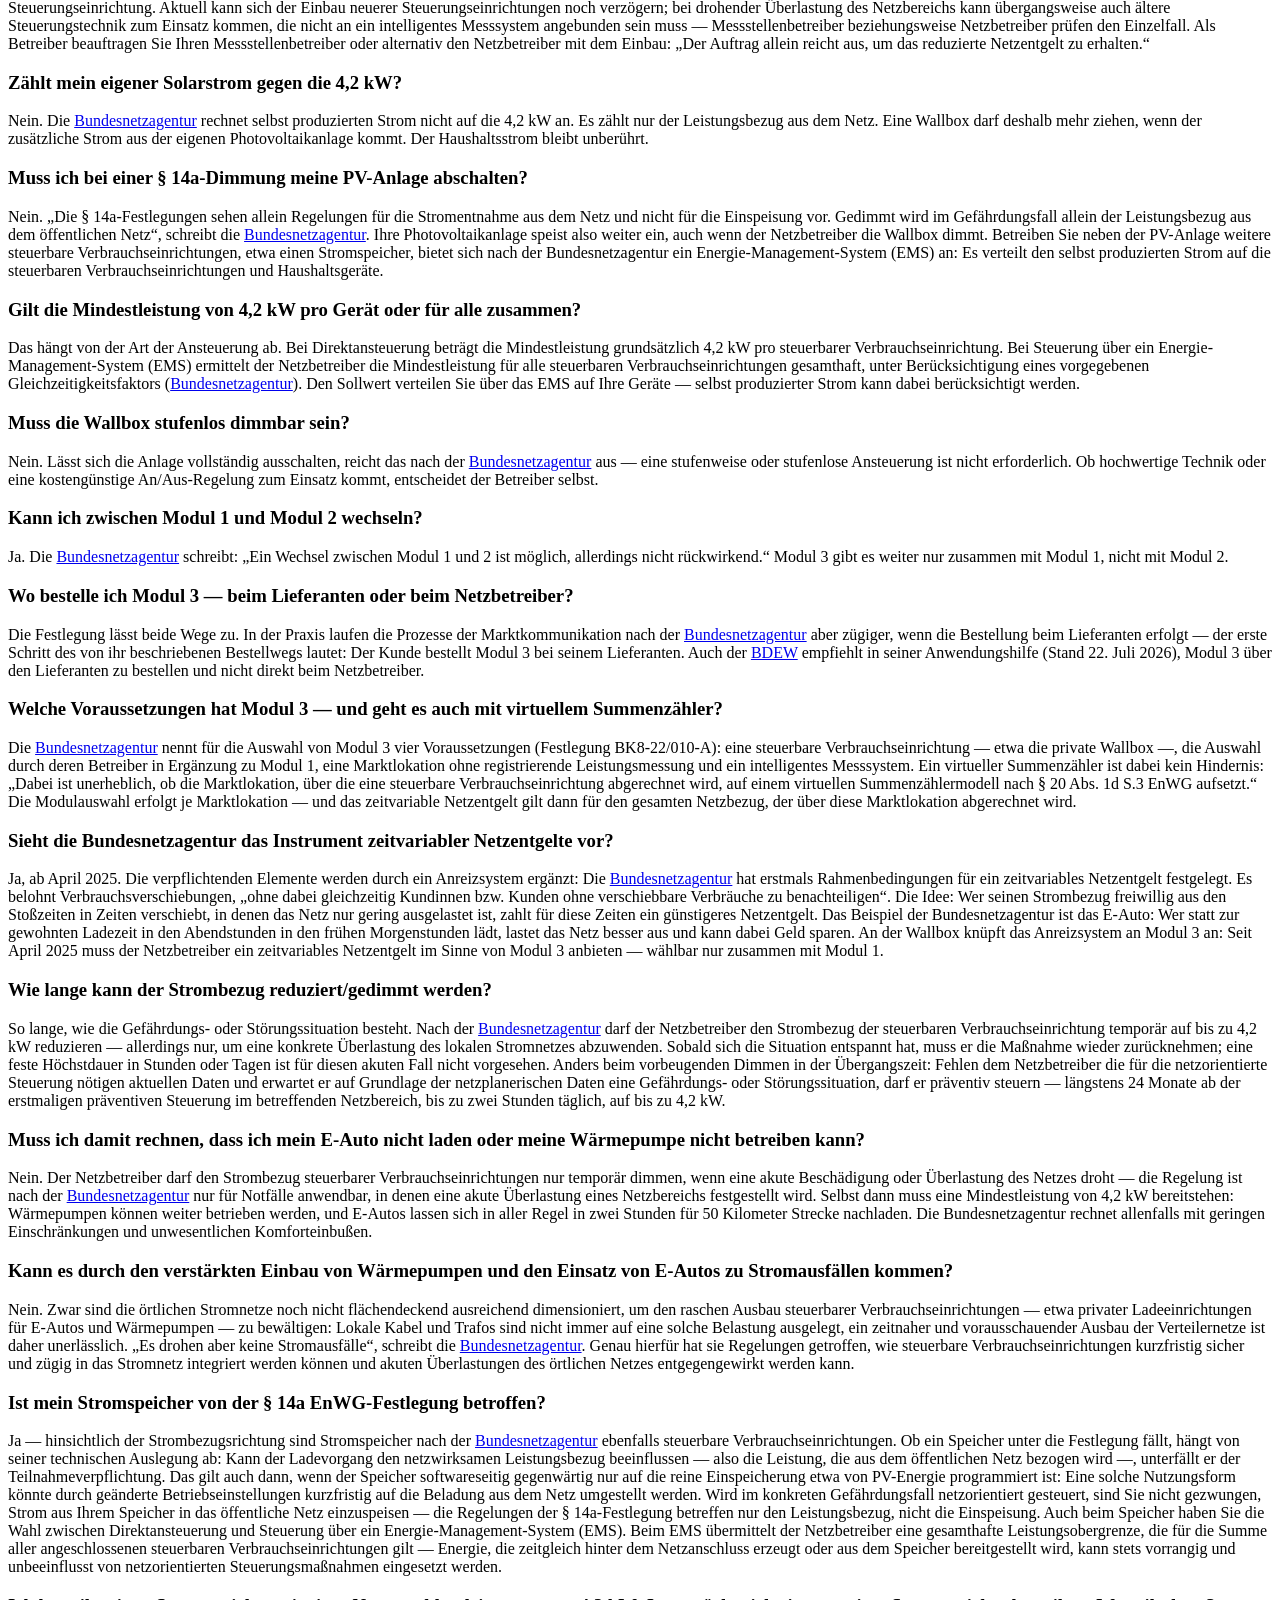
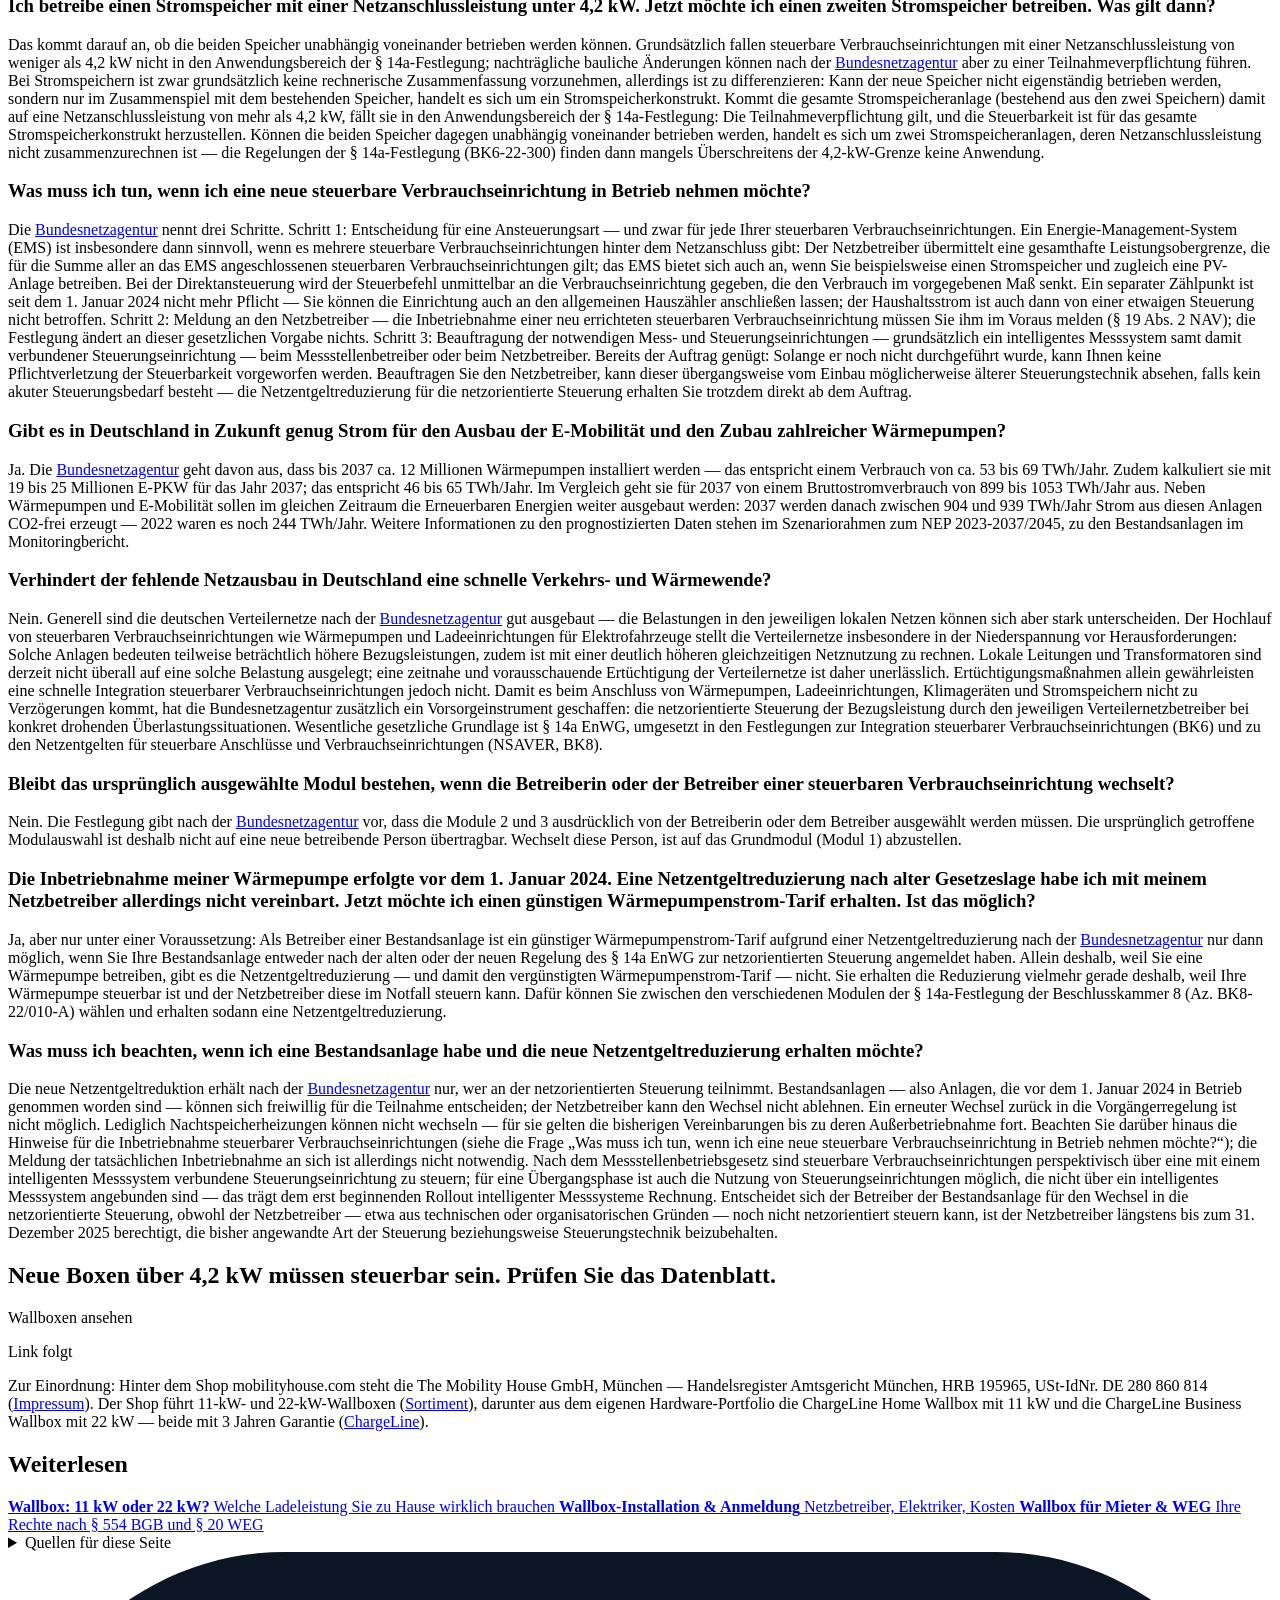
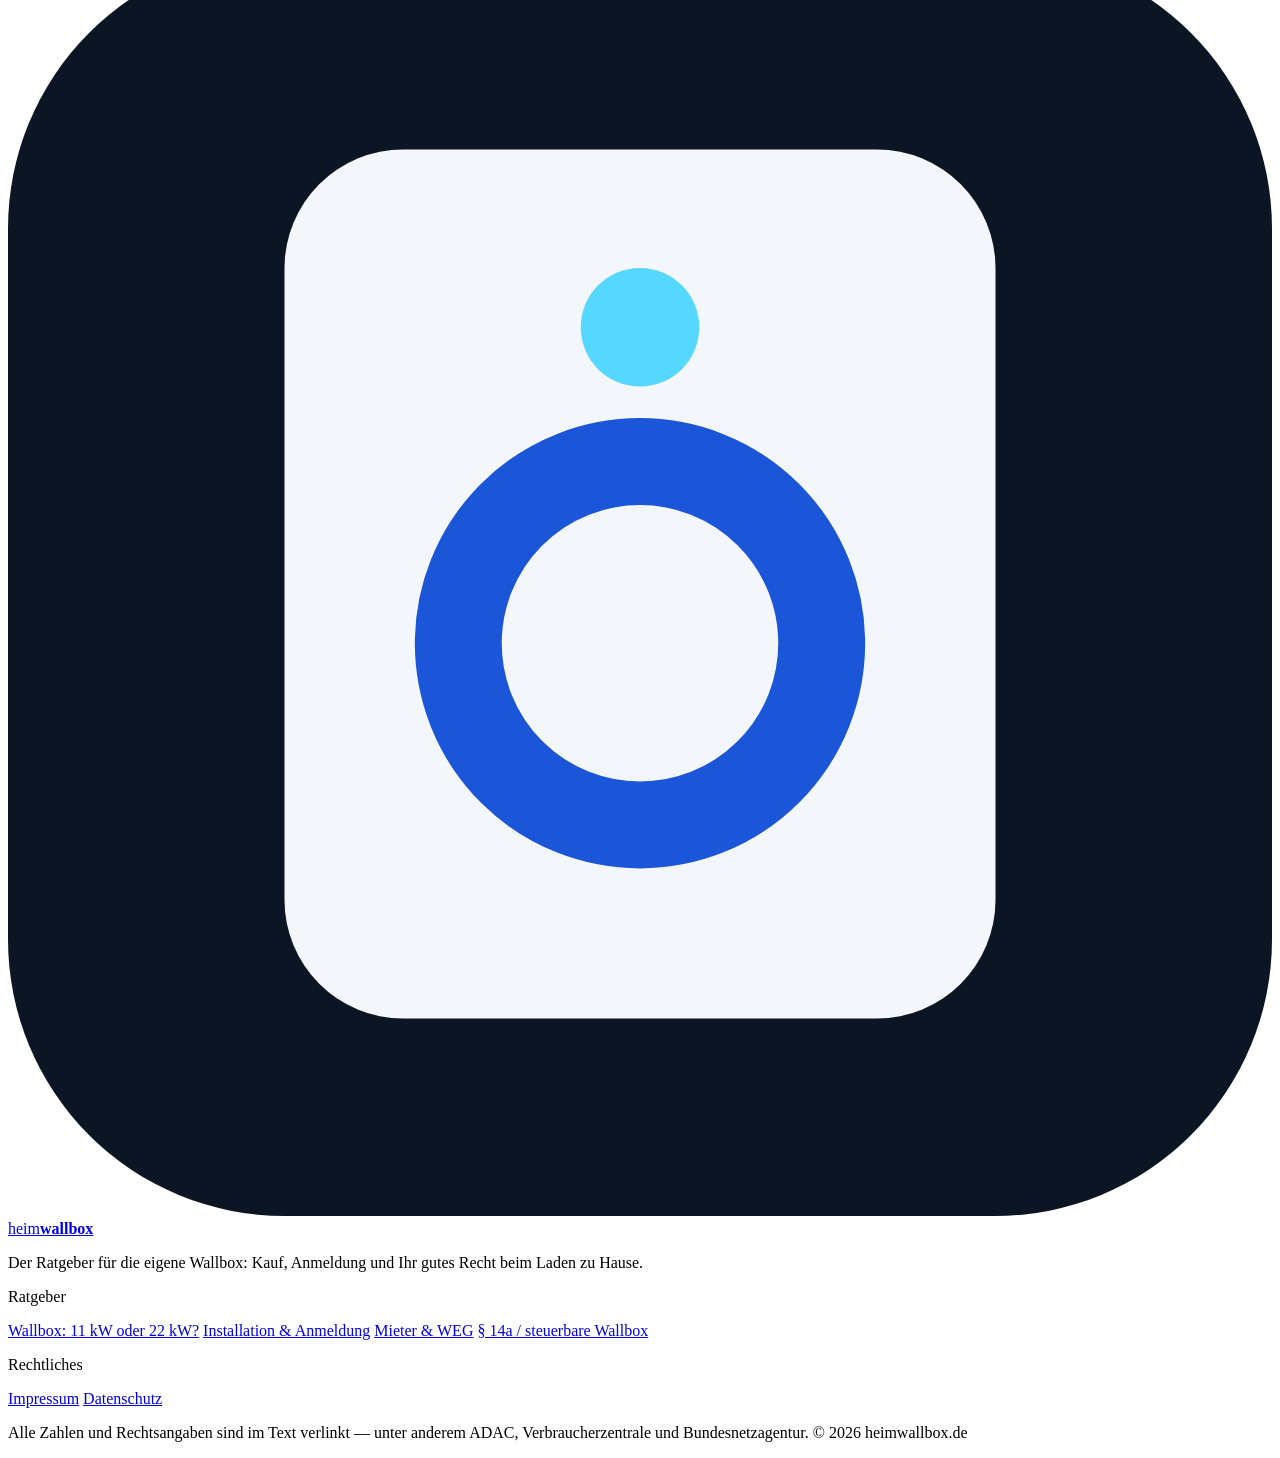
==== commit 33251c7d: "/14a/: FAQ — Bestandsanlage: neue Netzentgeltreduzierung (BNetzA) Co-authored-by: Alex <sucruf111@us" ====
--- a/public/14a/index.html
+++ b/public/14a/index.html
@@ -297,6 +297,14 @@
           "@type": "Answer",
           "text": "Ja, aber nur unter einer Voraussetzung: Als Betreiber einer Bestandsanlage ist ein günstiger Wärmepumpenstrom-Tarif aufgrund einer Netzentgeltreduzierung nach der Bundesnetzagentur nur dann möglich, wenn Sie Ihre Bestandsanlage entweder nach der alten oder der neuen Regelung des § 14a EnWG zur netzorientierten Steuerung angemeldet haben. Allein deshalb, weil Sie eine Wärmepumpe betreiben, gibt es die Netzentgeltreduzierung — und damit den vergünstigten Wärmepumpenstrom-Tarif — nicht. Sie erhalten die Reduzierung vielmehr gerade deshalb, weil Ihre Wärmepumpe steuerbar ist und der Netzbetreiber diese im Notfall steuern kann. Dafür können Sie zwischen den verschiedenen Modulen der § 14a-Festlegung der Beschlusskammer 8 (Az. BK8-22/010-A) wählen und erhalten sodann eine Netzentgeltreduzierung."
         }
+      },
+      {
+        "@type": "Question",
+        "name": "Was muss ich beachten, wenn ich eine Bestandsanlage habe und die neue Netzentgeltreduzierung erhalten möchte?",
+        "acceptedAnswer": {
+          "@type": "Answer",
+          "text": "Die neue Netzentgeltreduktion erhält nach der Bundesnetzagentur nur, wer an der netzorientierten Steuerung teilnimmt. Bestandsanlagen — also Anlagen, die vor dem 1. Januar 2024 in Betrieb genommen worden sind — können sich freiwillig für die Teilnahme entscheiden; der Netzbetreiber kann den Wechsel nicht ablehnen. Ein erneuter Wechsel zurück in die Vorgängerregelung ist nicht möglich. Lediglich Nachtspeicherheizungen können nicht wechseln — für sie gelten die bisherigen Vereinbarungen bis zu deren Außerbetriebnahme fort. Beachten Sie darüber hinaus die Hinweise für die Inbetriebnahme steuerbarer Verbrauchseinrichtungen (siehe die Frage „Was muss ich tun, wenn ich eine neue steuerbare Verbrauchseinrichtung in Betrieb nehmen möchte?“); die Meldung der tatsächlichen Inbetriebnahme an sich ist allerdings nicht notwendig. Nach dem Messstellenbetriebsgesetz sind steuerbare Verbrauchseinrichtungen perspektivisch über eine mit einem intelligenten Messsystem verbundene Steuerungseinrichtung zu steuern; für eine Übergangsphase ist auch die Nutzung von Steuerungseinrichtungen möglich, die nicht über ein intelligentes Messsystem angebunden sind — das trägt dem erst beginnenden Rollout intelligenter Messsysteme Rechnung. Entscheidet sich der Betreiber der Bestandsanlage für den Wechsel in die netzorientierte Steuerung, obwohl der Netzbetreiber — etwa aus technischen oder organisatorischen Gründen — noch nicht netzorientiert steuern kann, ist der Netzbetreiber längstens bis zum 31. Dezember 2025 berechtigt, die bisher angewandte Art der Steuerung beziehungsweise Steuerungstechnik beizubehalten."
+        }
       }
     ]
   }
@@ -541,6 +549,10 @@
         <h3>Die Inbetriebnahme meiner Wärmepumpe erfolgte vor dem 1. Januar 2024. Eine Netzentgeltreduzierung nach alter Gesetzeslage habe ich mit meinem Netzbetreiber allerdings nicht vereinbart. Jetzt möchte ich einen günstigen Wärmepumpenstrom-Tarif erhalten. Ist das möglich?</h3>
         <p>Ja, aber nur unter einer Voraussetzung: Als Betreiber einer Bestandsanlage ist ein günstiger Wärmepumpenstrom-Tarif aufgrund einer Netzentgeltreduzierung nach der <a href="https://www.bundesnetzagentur.de/DE/Vportal/Energie/SteuerbareVBE/artikel.html">Bundesnetzagentur</a> nur dann möglich, wenn Sie Ihre Bestandsanlage entweder nach der alten oder der neuen Regelung des § 14a EnWG zur netzorientierten Steuerung angemeldet haben. Allein deshalb, weil Sie eine Wärmepumpe betreiben, gibt es die Netzentgeltreduzierung — und damit den vergünstigten Wärmepumpenstrom-Tarif — nicht. Sie erhalten die Reduzierung vielmehr gerade deshalb, weil Ihre Wärmepumpe steuerbar ist und der Netzbetreiber diese im Notfall steuern kann. Dafür können Sie zwischen den verschiedenen Modulen der § 14a-Festlegung der Beschlusskammer 8 (Az. BK8-22/010-A) wählen und erhalten sodann eine Netzentgeltreduzierung.</p>
       </article>
+      <article class="faq-item">
+        <h3>Was muss ich beachten, wenn ich eine Bestandsanlage habe und die neue Netzentgeltreduzierung erhalten möchte?</h3>
+        <p>Die neue Netzentgeltreduktion erhält nach der <a href="https://www.bundesnetzagentur.de/DE/Vportal/Energie/SteuerbareVBE/artikel.html">Bundesnetzagentur</a> nur, wer an der netzorientierten Steuerung teilnimmt. Bestandsanlagen — also Anlagen, die vor dem 1. Januar 2024 in Betrieb genommen worden sind — können sich freiwillig für die Teilnahme entscheiden; der Netzbetreiber kann den Wechsel nicht ablehnen. Ein erneuter Wechsel zurück in die Vorgängerregelung ist nicht möglich. Lediglich Nachtspeicherheizungen können nicht wechseln — für sie gelten die bisherigen Vereinbarungen bis zu deren Außerbetriebnahme fort. Beachten Sie darüber hinaus die Hinweise für die Inbetriebnahme steuerbarer Verbrauchseinrichtungen (siehe die Frage „Was muss ich tun, wenn ich eine neue steuerbare Verbrauchseinrichtung in Betrieb nehmen möchte?“); die Meldung der tatsächlichen Inbetriebnahme an sich ist allerdings nicht notwendig. Nach dem Messstellenbetriebsgesetz sind steuerbare Verbrauchseinrichtungen perspektivisch über eine mit einem intelligenten Messsystem verbundene Steuerungseinrichtung zu steuern; für eine Übergangsphase ist auch die Nutzung von Steuerungseinrichtungen möglich, die nicht über ein intelligentes Messsystem angebunden sind — das trägt dem erst beginnenden Rollout intelligenter Messsysteme Rechnung. Entscheidet sich der Betreiber der Bestandsanlage für den Wechsel in die netzorientierte Steuerung, obwohl der Netzbetreiber — etwa aus technischen oder organisatorischen Gründen — noch nicht netzorientiert steuern kann, ist der Netzbetreiber längstens bis zum 31. Dezember 2025 berechtigt, die bisher angewandte Art der Steuerung beziehungsweise Steuerungstechnik beizubehalten.</p>
+      </article>
     </div>
 
     <aside class="cta" aria-labelledby="cta-14a">
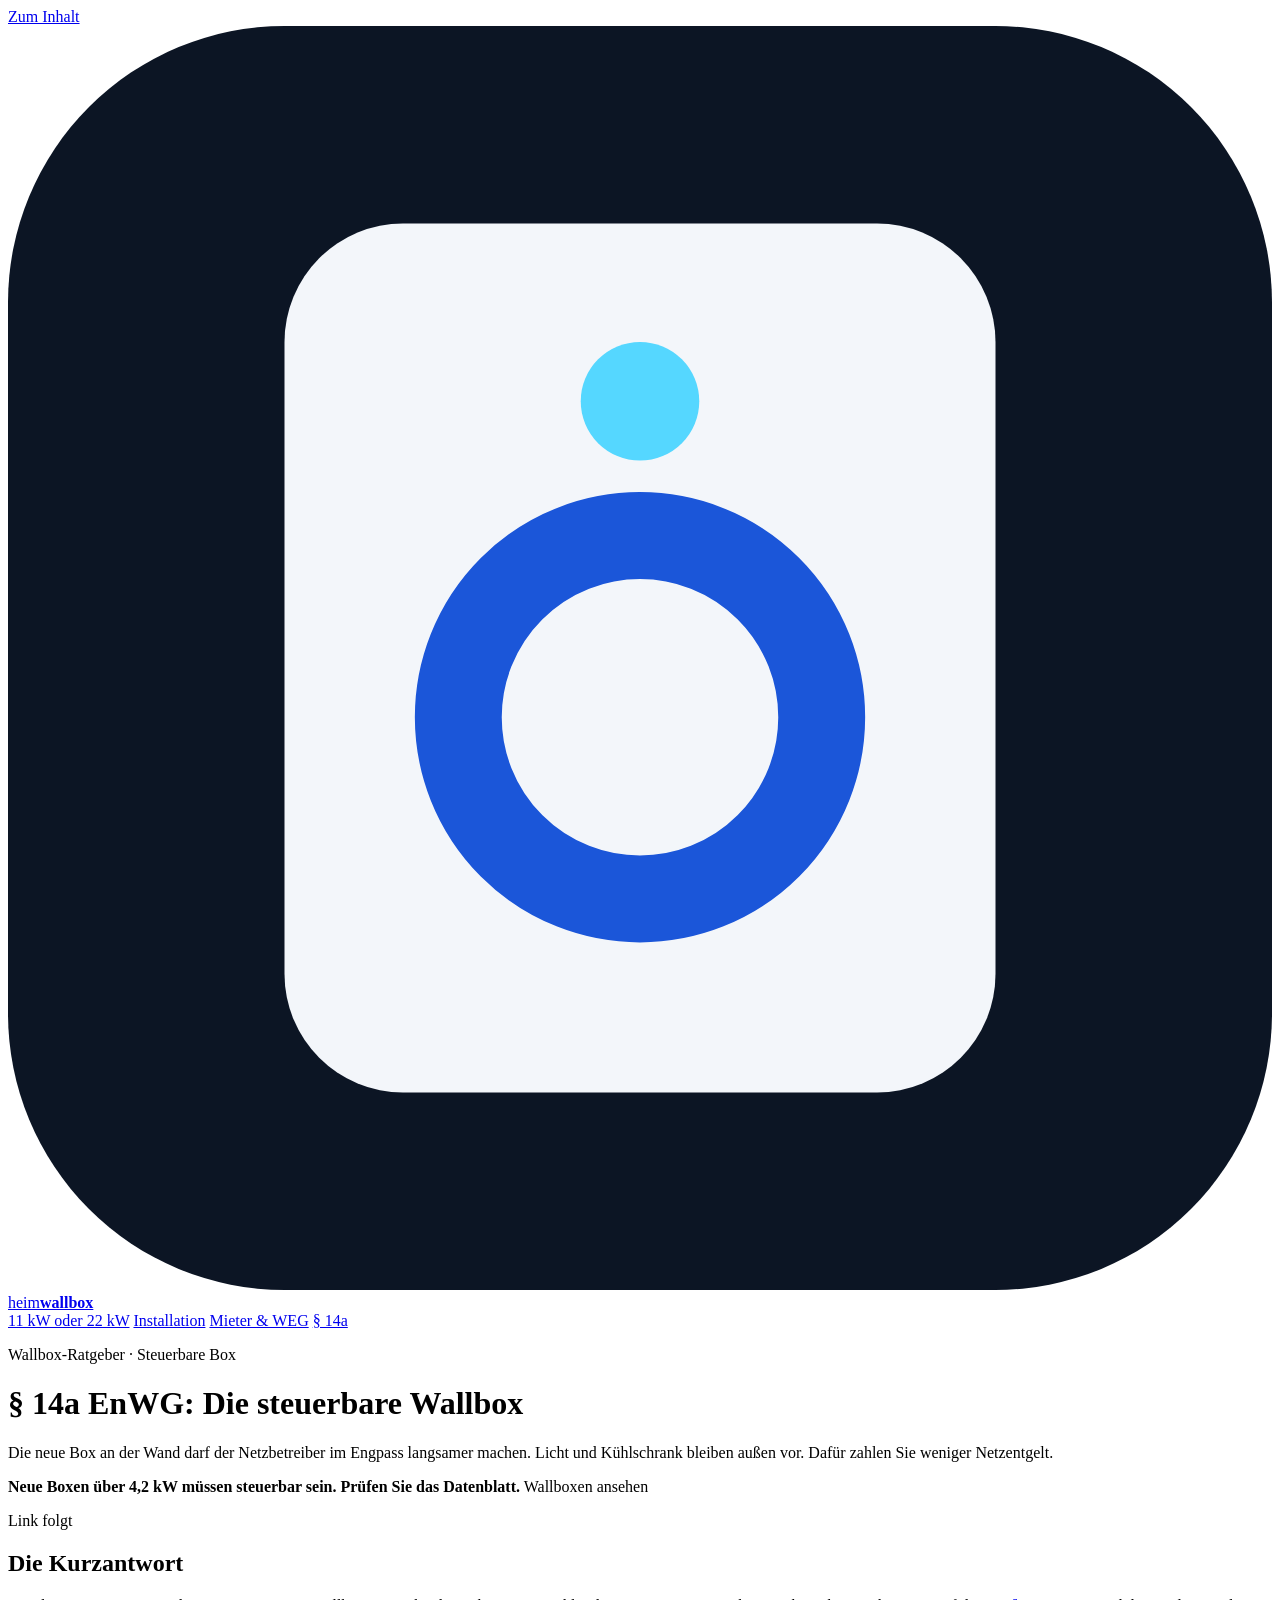
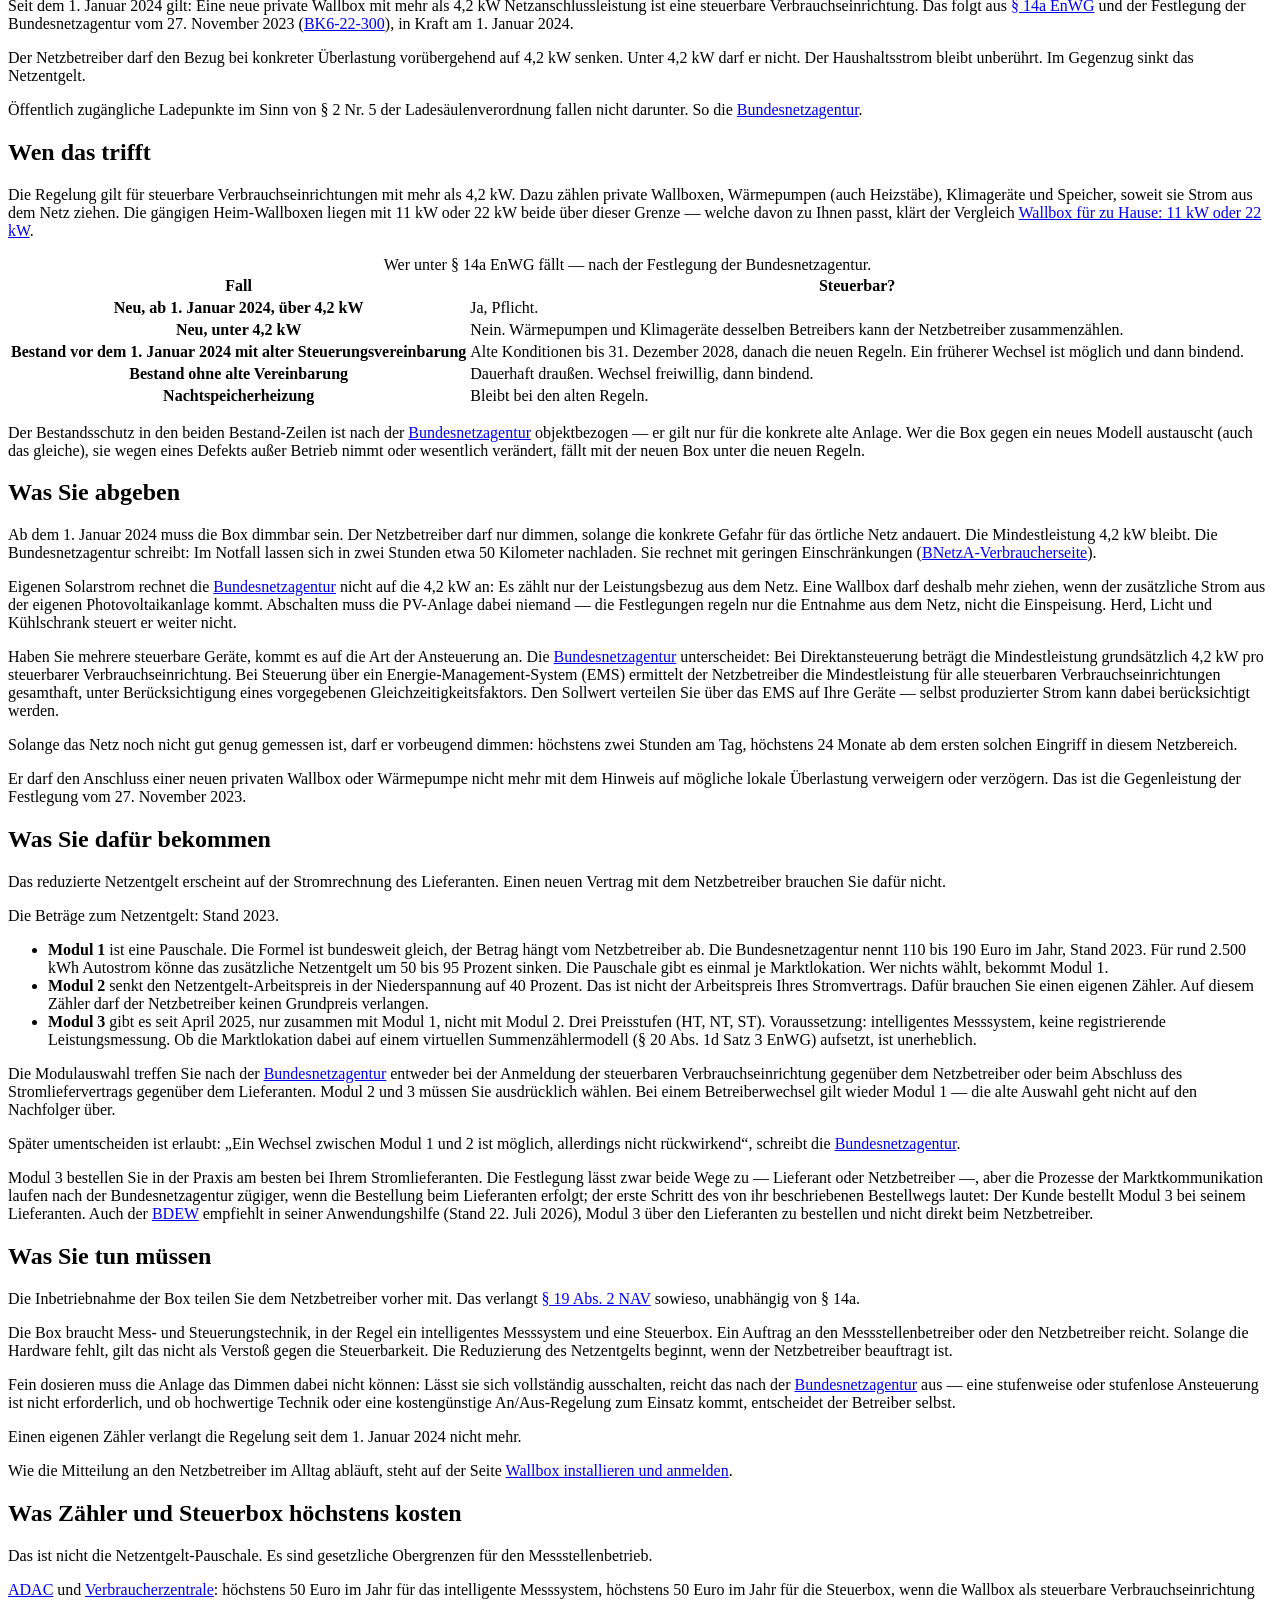
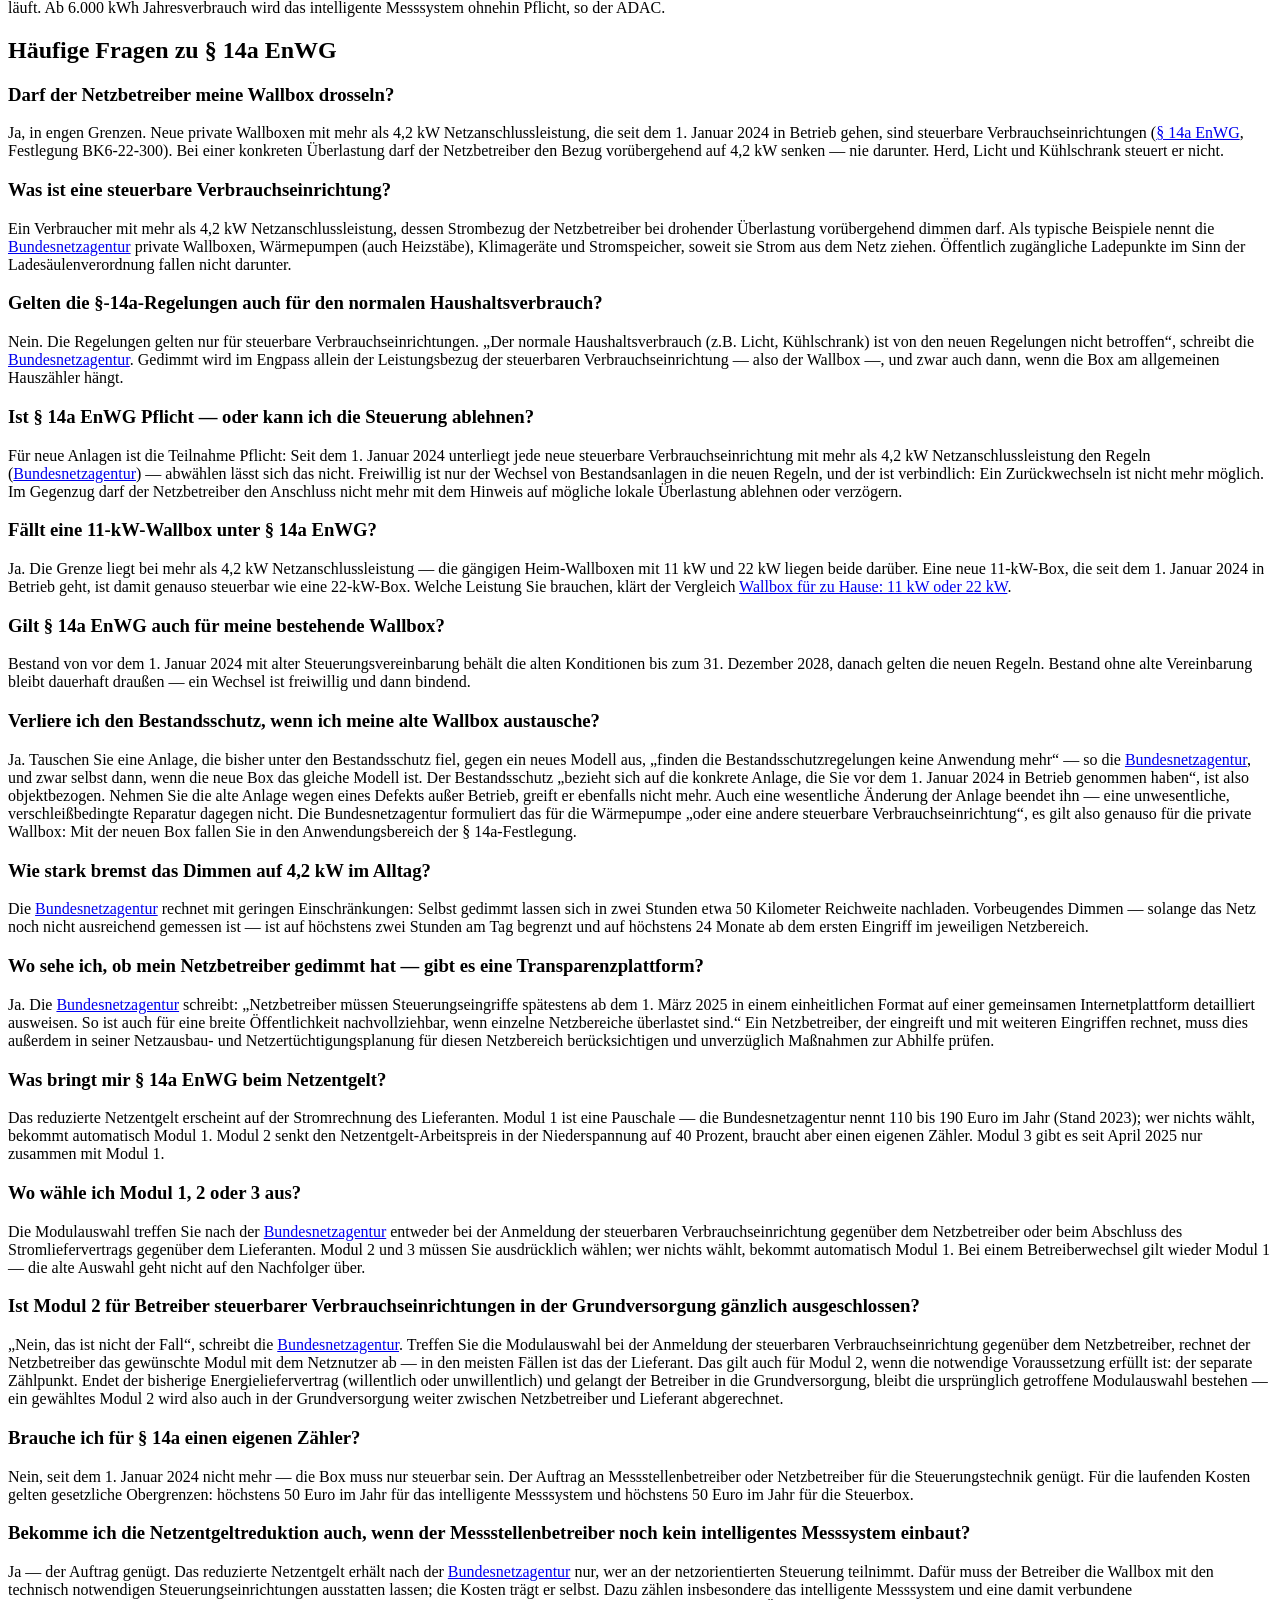
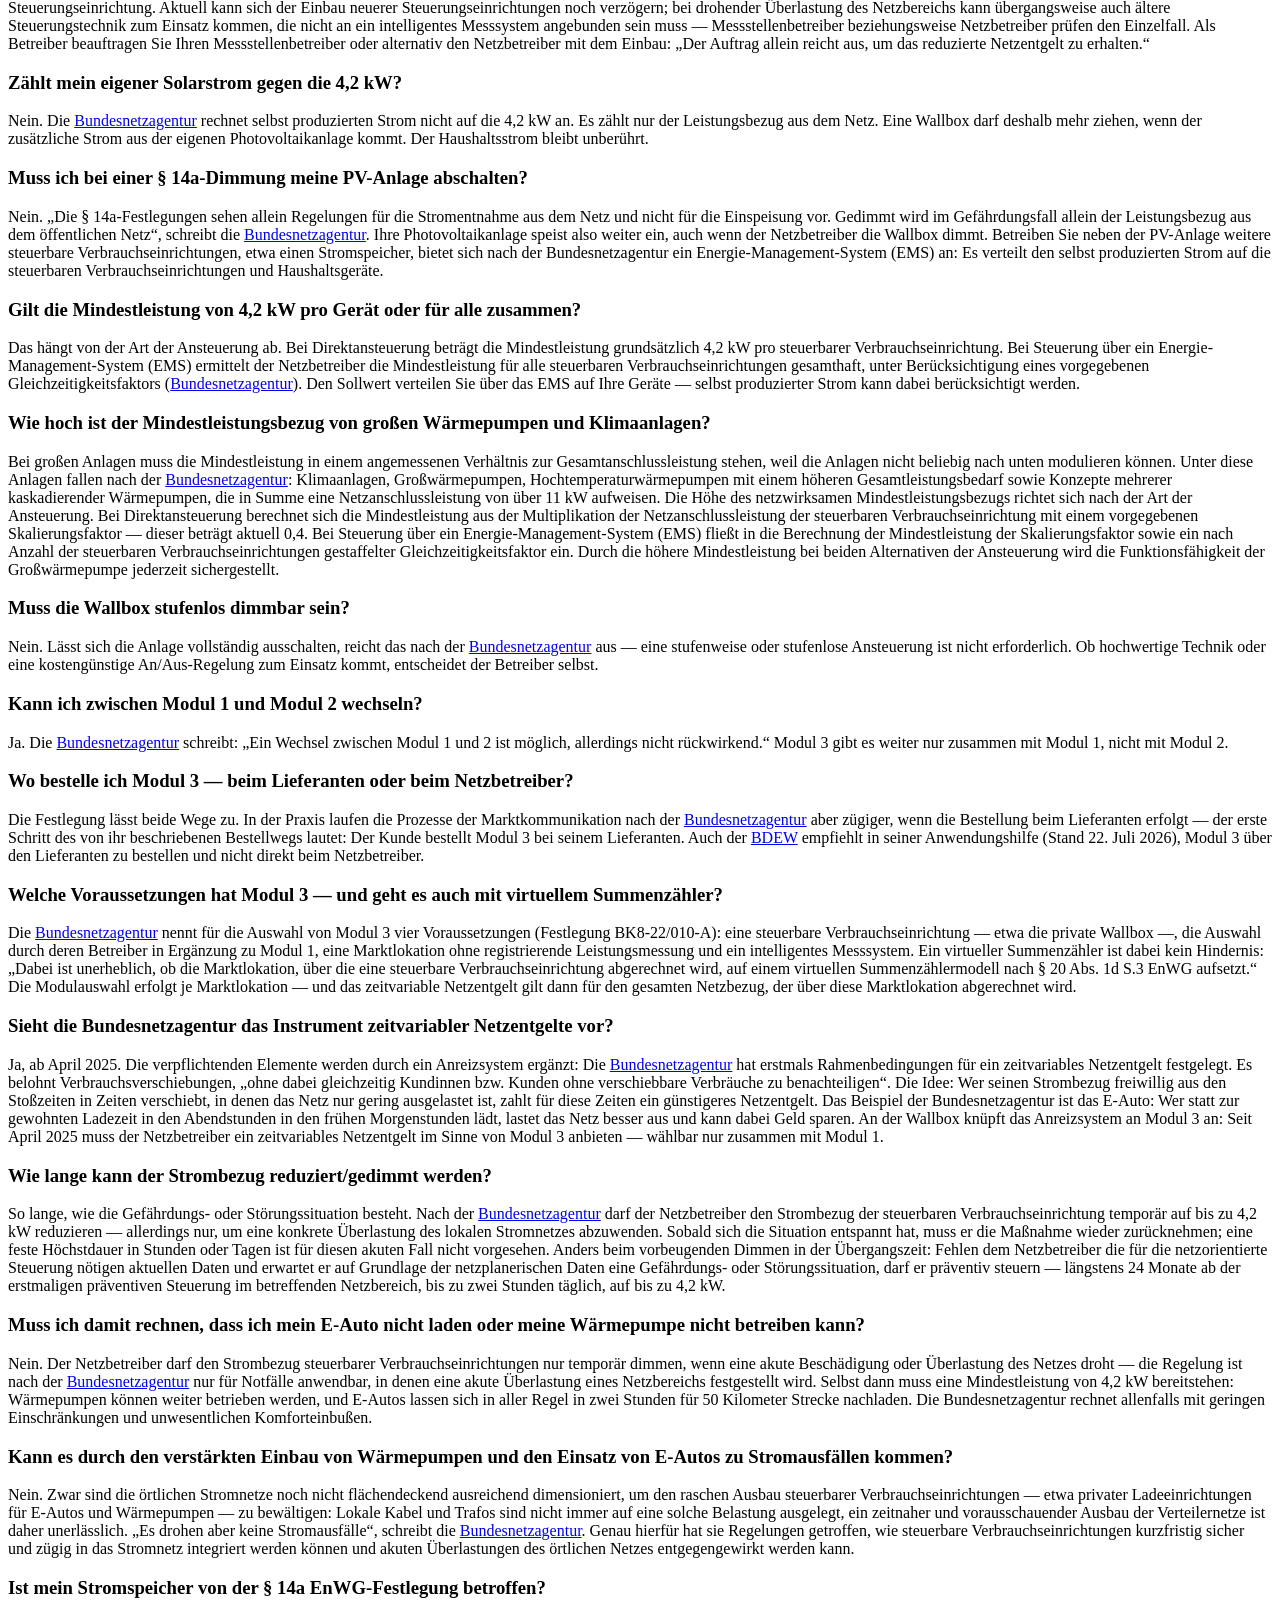
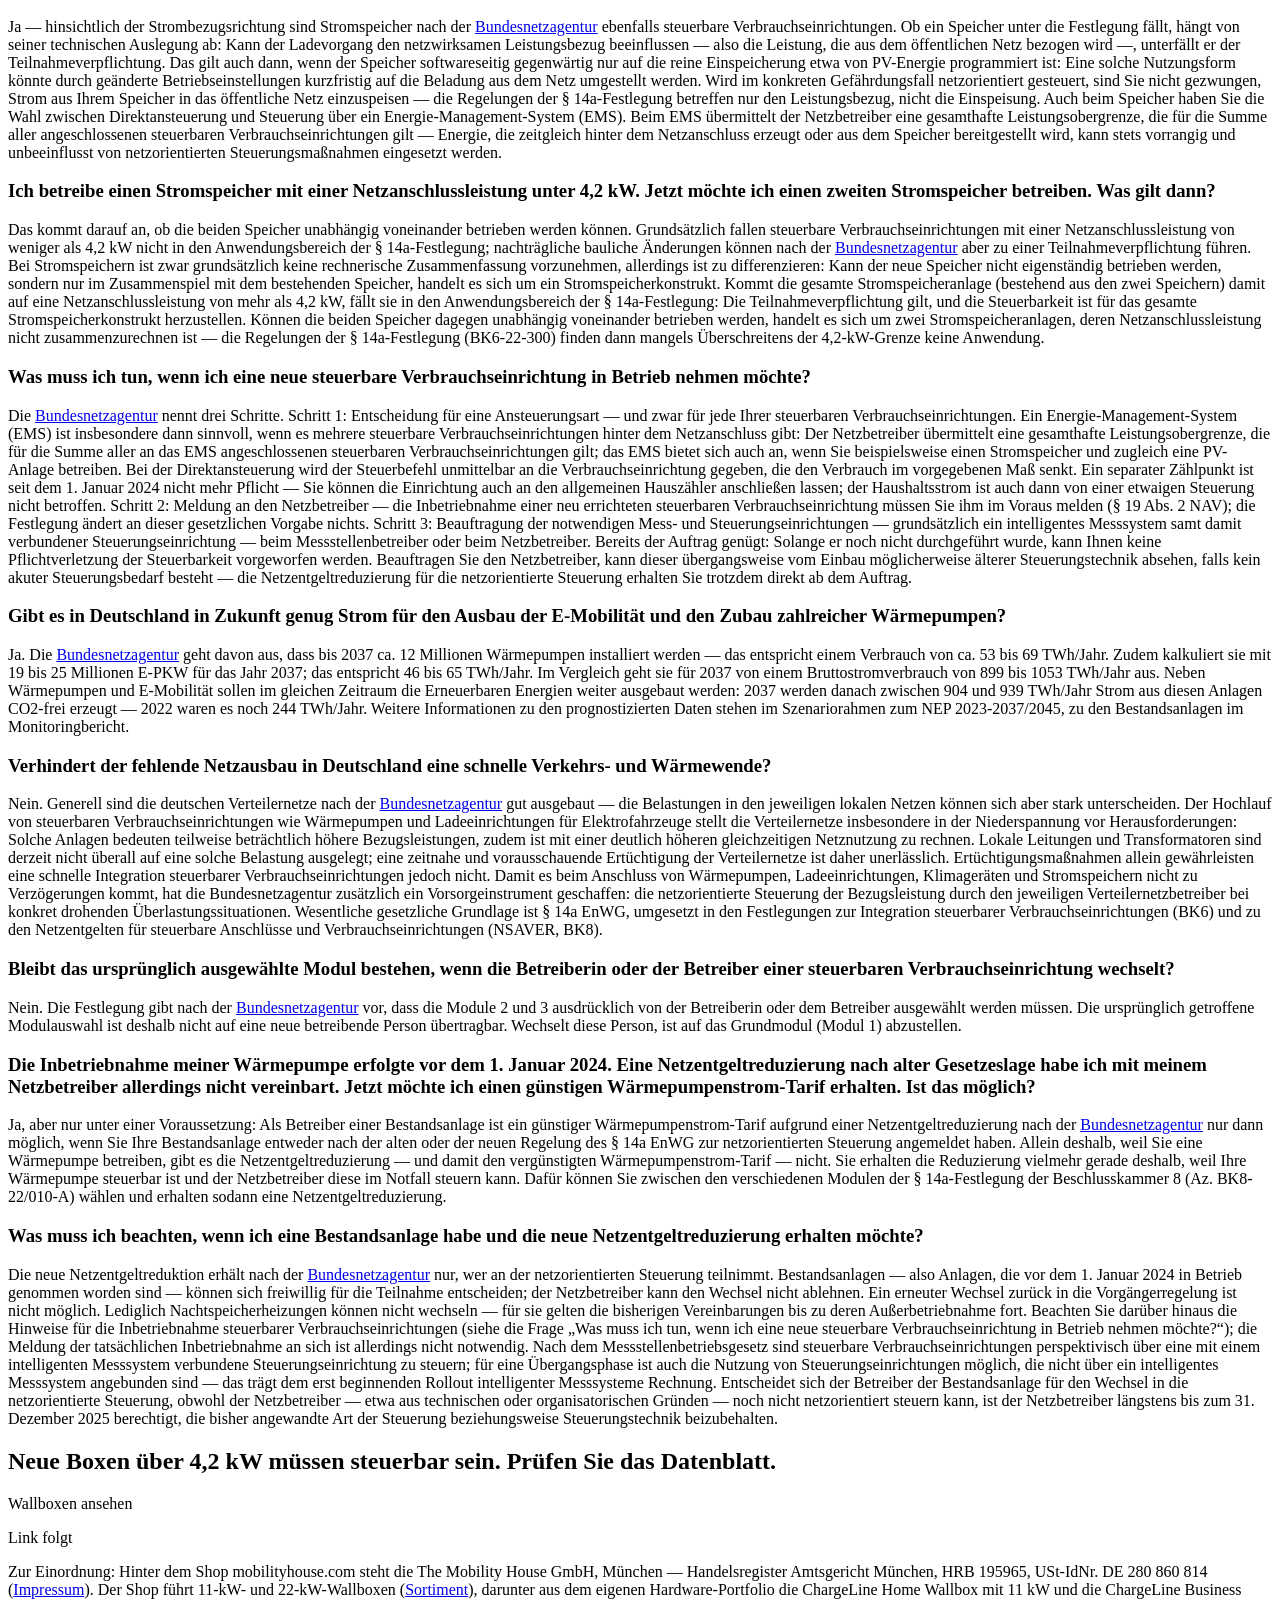
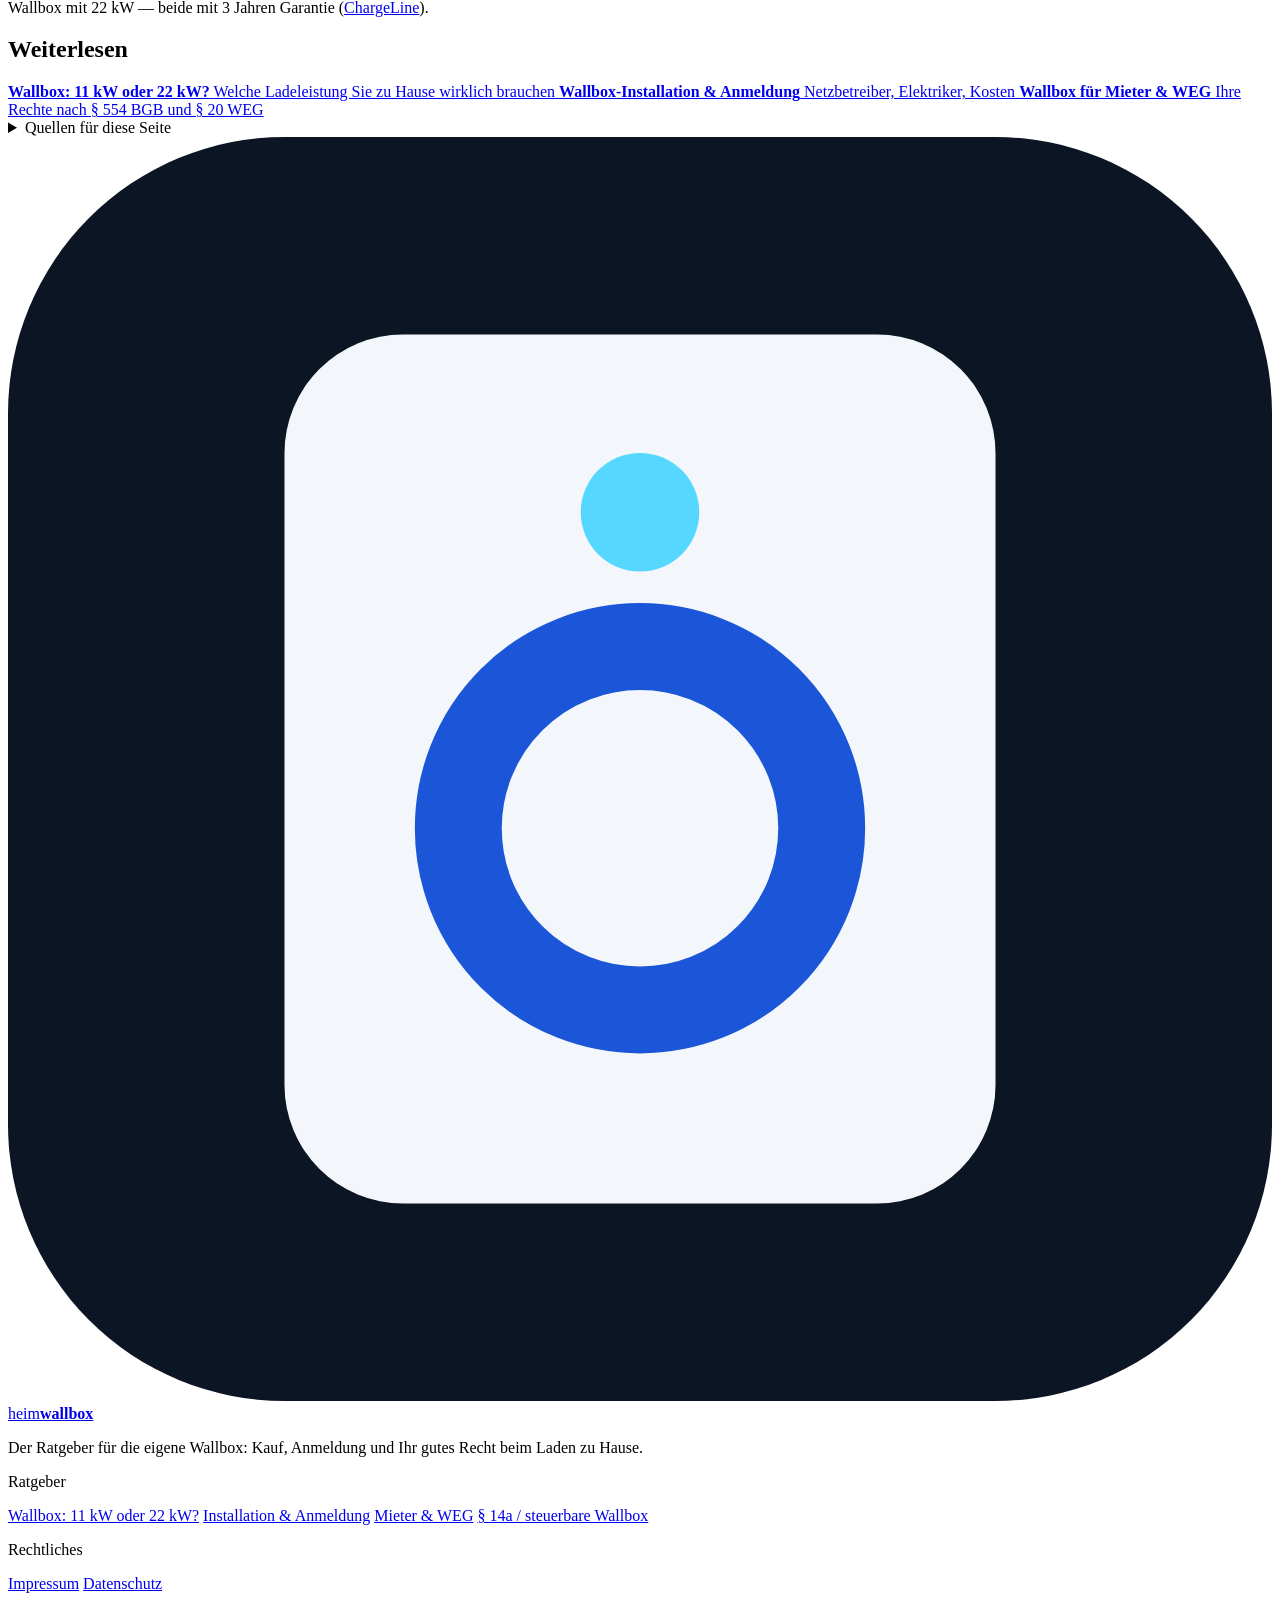
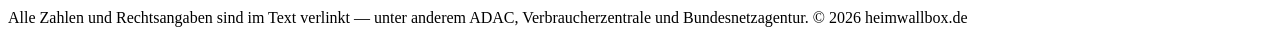
==== commit a33a9a42: "/14a/: FAQ — Mindestleistung große Wärmepumpen und Klimaanlagen (BNetzA) Co-authored-by: Alex <sucru" ====
--- a/public/14a/index.html
+++ b/public/14a/index.html
@@ -180,6 +180,14 @@
       },
       {
         "@type": "Question",
+        "name": "Wie hoch ist der Mindestleistungsbezug von großen Wärmepumpen und Klimaanlagen?",
+        "acceptedAnswer": {
+          "@type": "Answer",
+          "text": "Bei großen Anlagen muss die Mindestleistung in einem angemessenen Verhältnis zur Gesamtanschlussleistung stehen, weil die Anlagen nicht beliebig nach unten modulieren können. Unter diese Anlagen fallen nach der Bundesnetzagentur: Klimaanlagen, Großwärmepumpen, Hochtemperaturwärmepumpen mit einem höheren Gesamtleistungsbedarf sowie Konzepte mehrerer kaskadierender Wärmepumpen, die in Summe eine Netzanschlussleistung von über 11 kW aufweisen. Die Höhe des netzwirksamen Mindestleistungsbezugs richtet sich nach der Art der Ansteuerung. Bei Direktansteuerung berechnet sich die Mindestleistung aus der Multiplikation der Netzanschlussleistung der steuerbaren Verbrauchseinrichtung mit einem vorgegebenen Skalierungsfaktor — dieser beträgt aktuell 0,4. Bei Steuerung über ein Energie-Management-System (EMS) fließt in die Berechnung der Mindestleistung der Skalierungsfaktor sowie ein nach Anzahl der steuerbaren Verbrauchseinrichtungen gestaffelter Gleichzeitigkeitsfaktor ein. Durch die höhere Mindestleistung bei beiden Alternativen der Ansteuerung wird die Funktionsfähigkeit der Großwärmepumpe jederzeit sichergestellt."
+        }
+      },
+      {
+        "@type": "Question",
         "name": "Muss die Wallbox stufenlos dimmbar sein?",
         "acceptedAnswer": {
           "@type": "Answer",
@@ -490,6 +498,10 @@
         <p>Das hängt von der Art der Ansteuerung ab. Bei Direktansteuerung beträgt die Mindestleistung grundsätzlich 4,2 kW pro steuerbarer Verbrauchseinrichtung. Bei Steuerung über ein Energie-Management-System (EMS) ermittelt der Netzbetreiber die Mindestleistung für alle steuerbaren Verbrauchseinrichtungen gesamthaft, unter Berücksichtigung eines vorgegebenen Gleichzeitigkeitsfaktors (<a href="https://www.bundesnetzagentur.de/DE/Vportal/Energie/SteuerbareVBE/artikel.html">Bundesnetzagentur</a>). Den Sollwert verteilen Sie über das EMS auf Ihre Geräte — selbst produzierter Strom kann dabei berücksichtigt werden.</p>
       </article>
       <article class="faq-item">
+        <h3>Wie hoch ist der Mindestleistungsbezug von großen Wärmepumpen und Klimaanlagen?</h3>
+        <p>Bei großen Anlagen muss die Mindestleistung in einem angemessenen Verhältnis zur Gesamtanschlussleistung stehen, weil die Anlagen nicht beliebig nach unten modulieren können. Unter diese Anlagen fallen nach der <a href="https://www.bundesnetzagentur.de/DE/Vportal/Energie/SteuerbareVBE/artikel.html">Bundesnetzagentur</a>: Klimaanlagen, Großwärmepumpen, Hochtemperaturwärmepumpen mit einem höheren Gesamtleistungsbedarf sowie Konzepte mehrerer kaskadierender Wärmepumpen, die in Summe eine Netzanschlussleistung von über 11 kW aufweisen. Die Höhe des netzwirksamen Mindestleistungsbezugs richtet sich nach der Art der Ansteuerung. Bei Direktansteuerung berechnet sich die Mindestleistung aus der Multiplikation der Netzanschlussleistung der steuerbaren Verbrauchseinrichtung mit einem vorgegebenen Skalierungsfaktor — dieser beträgt aktuell 0,4. Bei Steuerung über ein Energie-Management-System (EMS) fließt in die Berechnung der Mindestleistung der Skalierungsfaktor sowie ein nach Anzahl der steuerbaren Verbrauchseinrichtungen gestaffelter Gleichzeitigkeitsfaktor ein. Durch die höhere Mindestleistung bei beiden Alternativen der Ansteuerung wird die Funktionsfähigkeit der Großwärmepumpe jederzeit sichergestellt.</p>
+      </article>
+      <article class="faq-item">
         <h3>Muss die Wallbox stufenlos dimmbar sein?</h3>
         <p>Nein. Lässt sich die Anlage vollständig ausschalten, reicht das nach der <a href="https://www.bundesnetzagentur.de/DE/Vportal/Energie/SteuerbareVBE/artikel.html">Bundesnetzagentur</a> aus — eine stufenweise oder stufenlose Ansteuerung ist nicht erforderlich. Ob hochwertige Technik oder eine kostengünstige An/Aus-Regelung zum Einsatz kommt, entscheidet der Betreiber selbst.</p>
       </article>
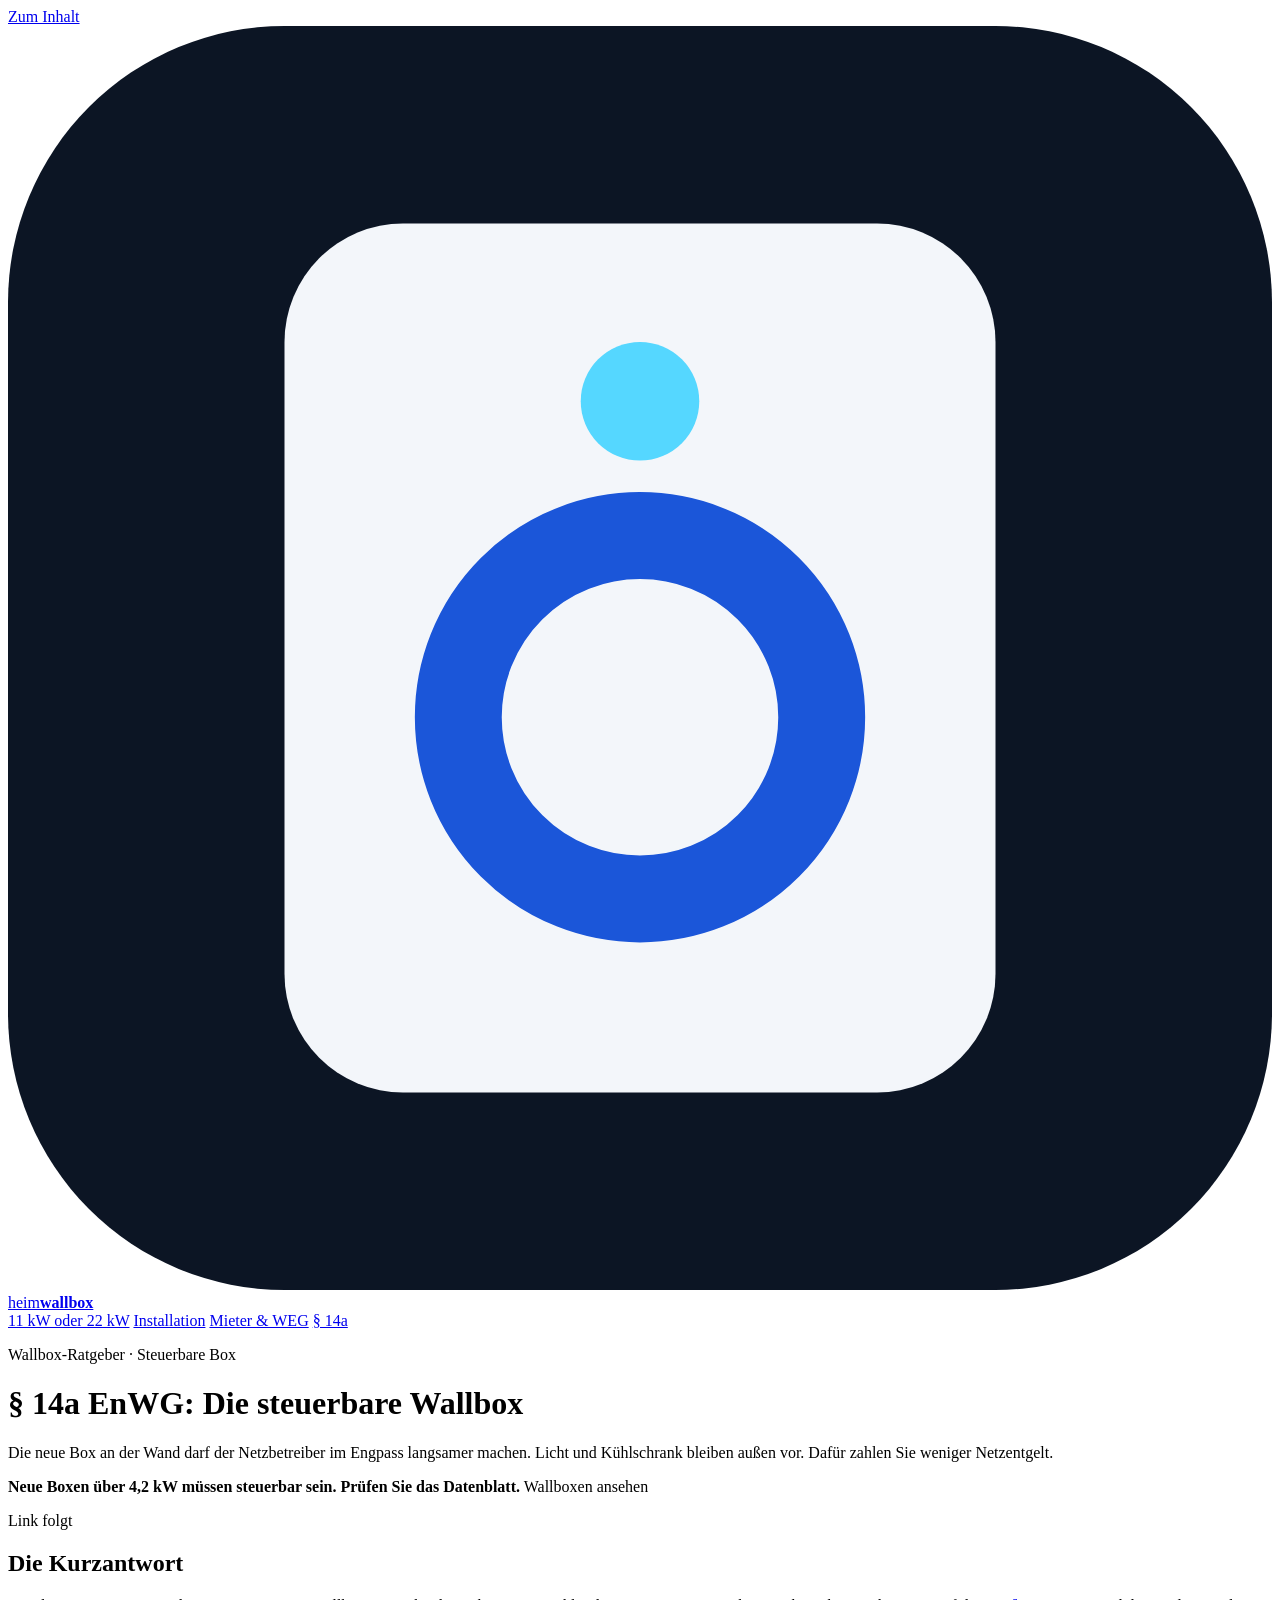
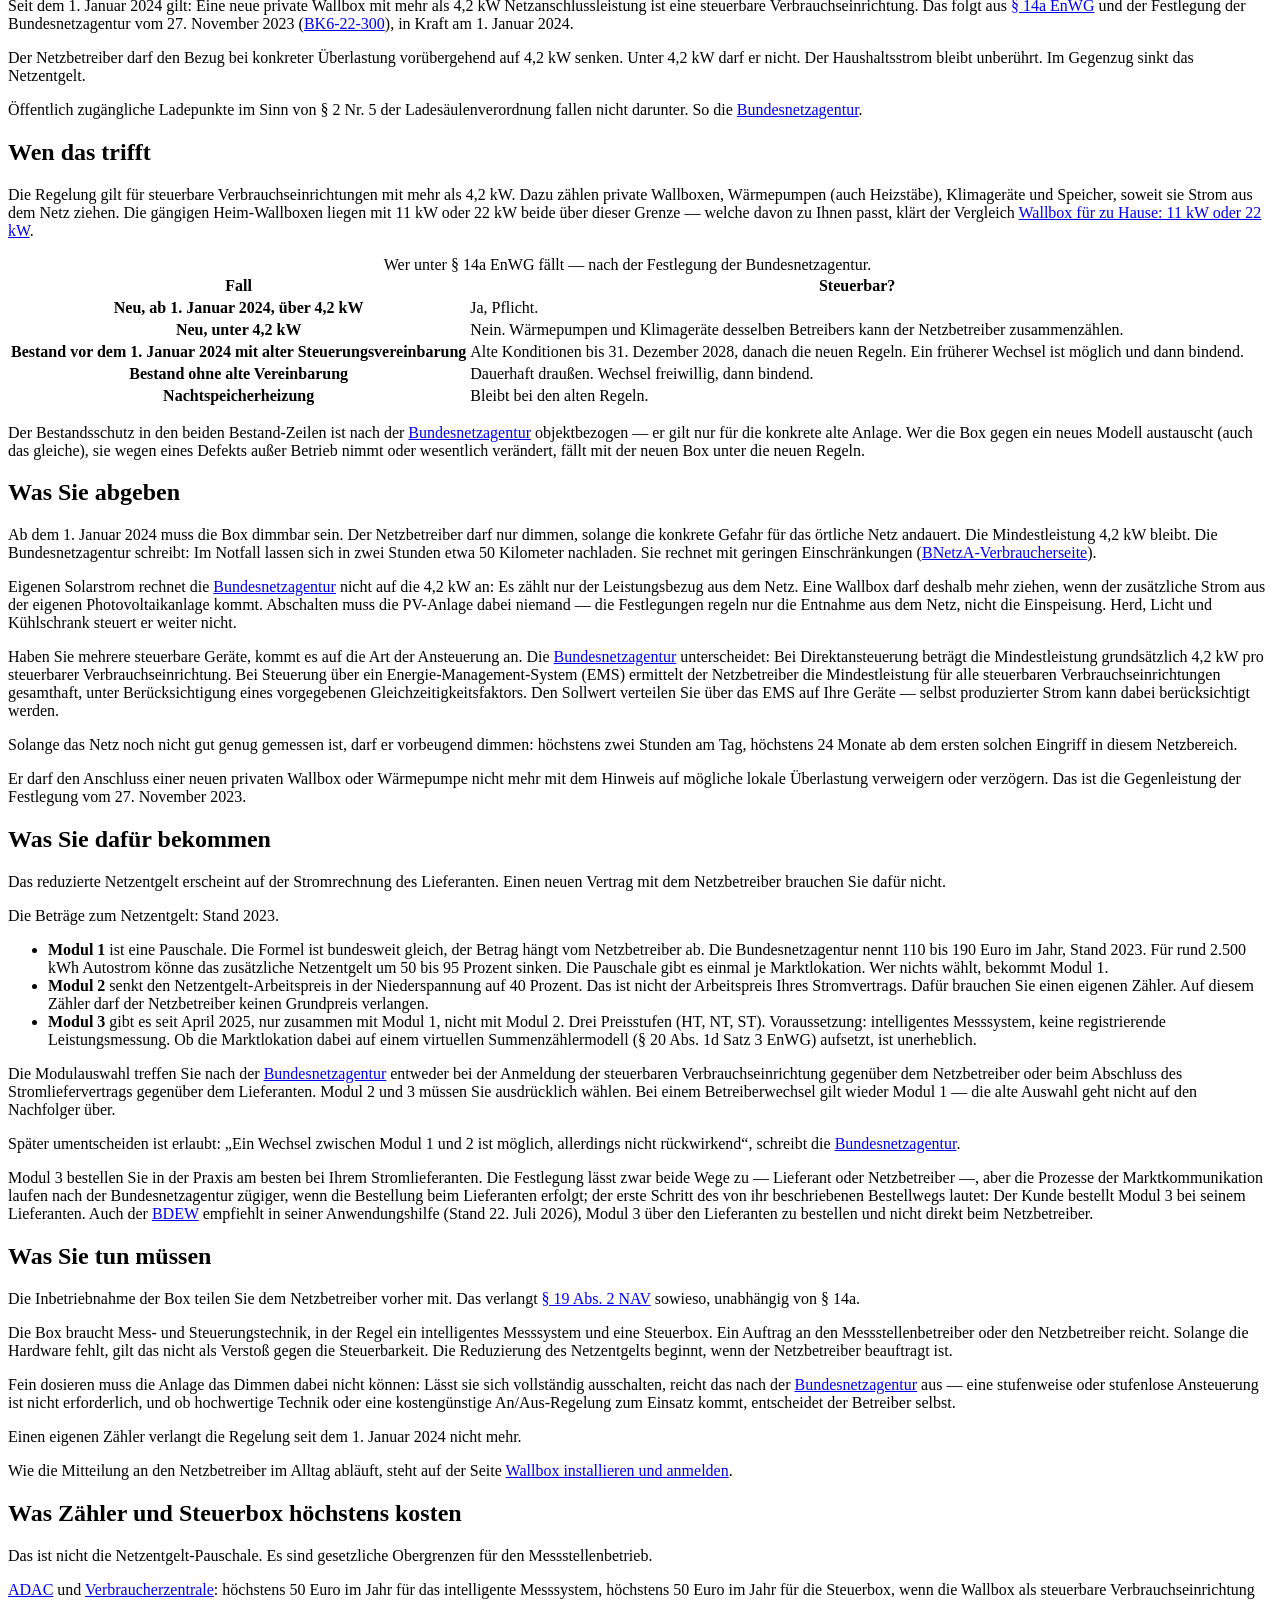
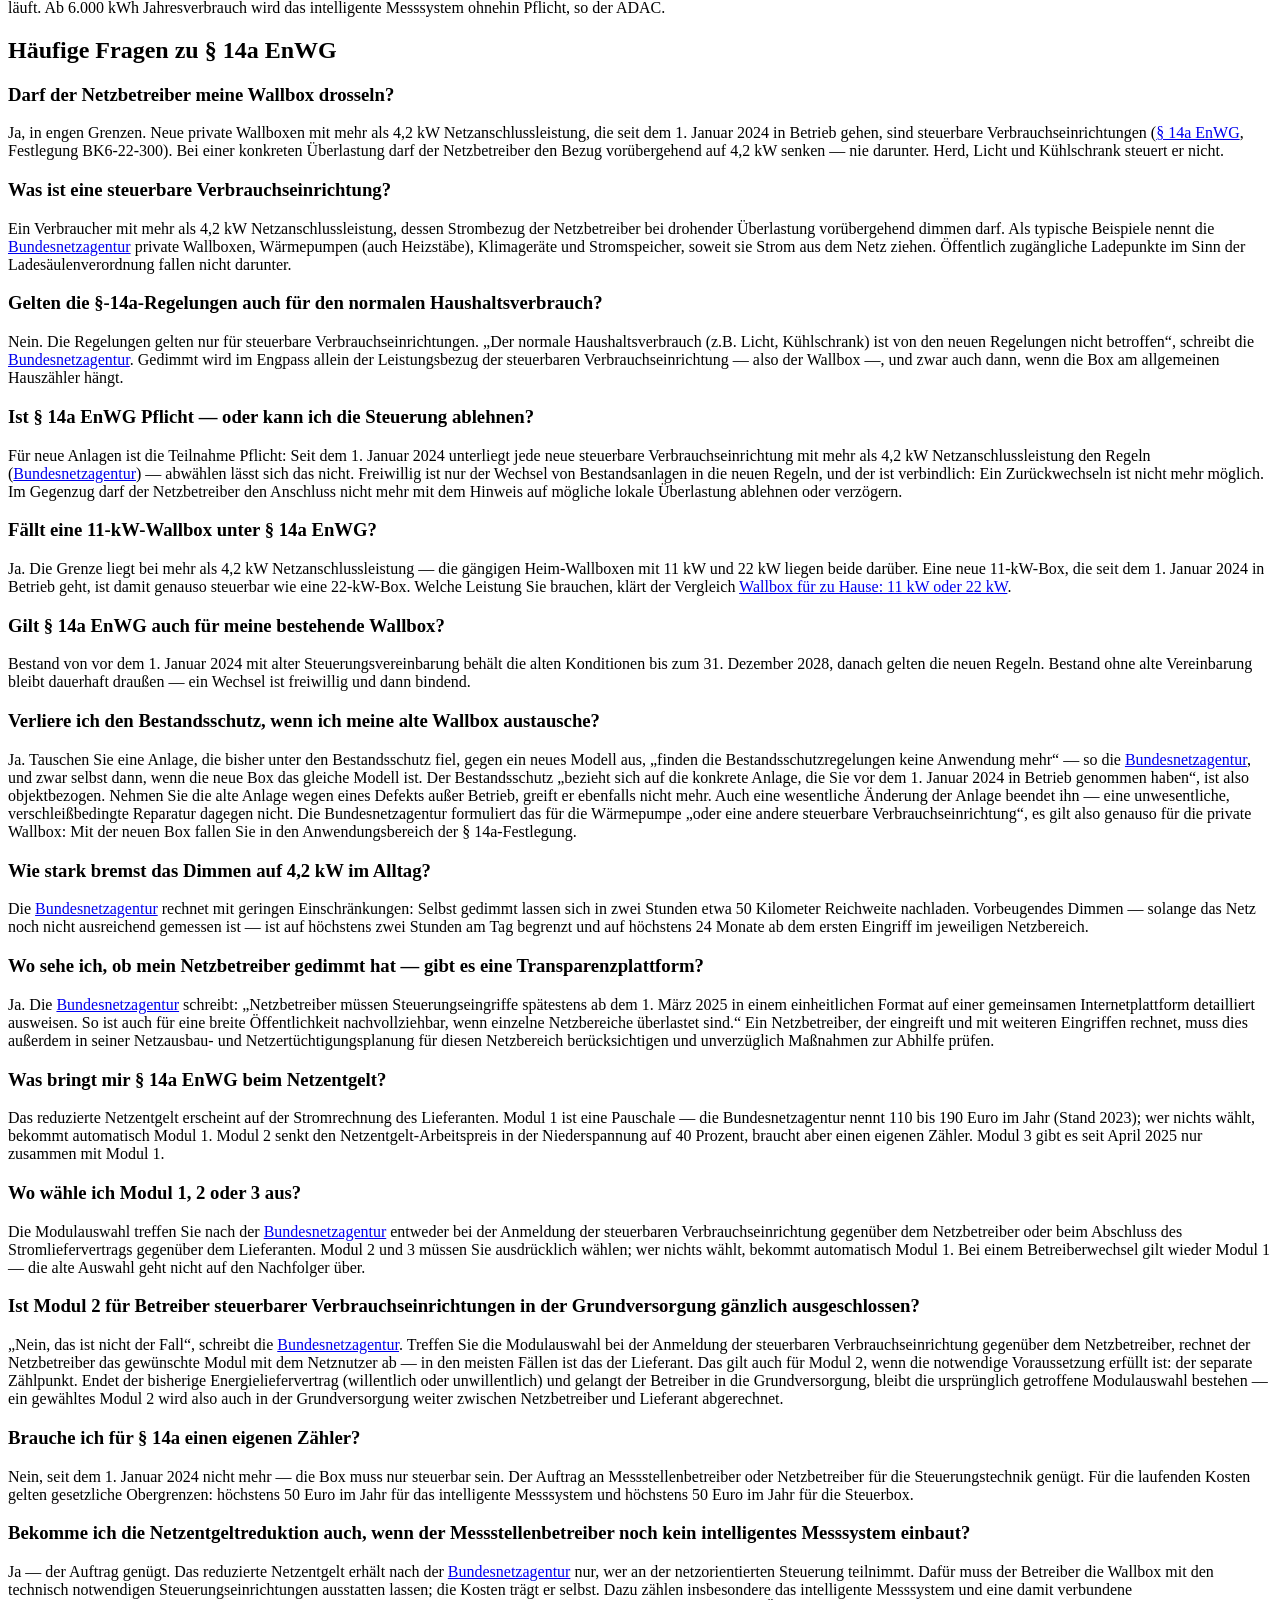
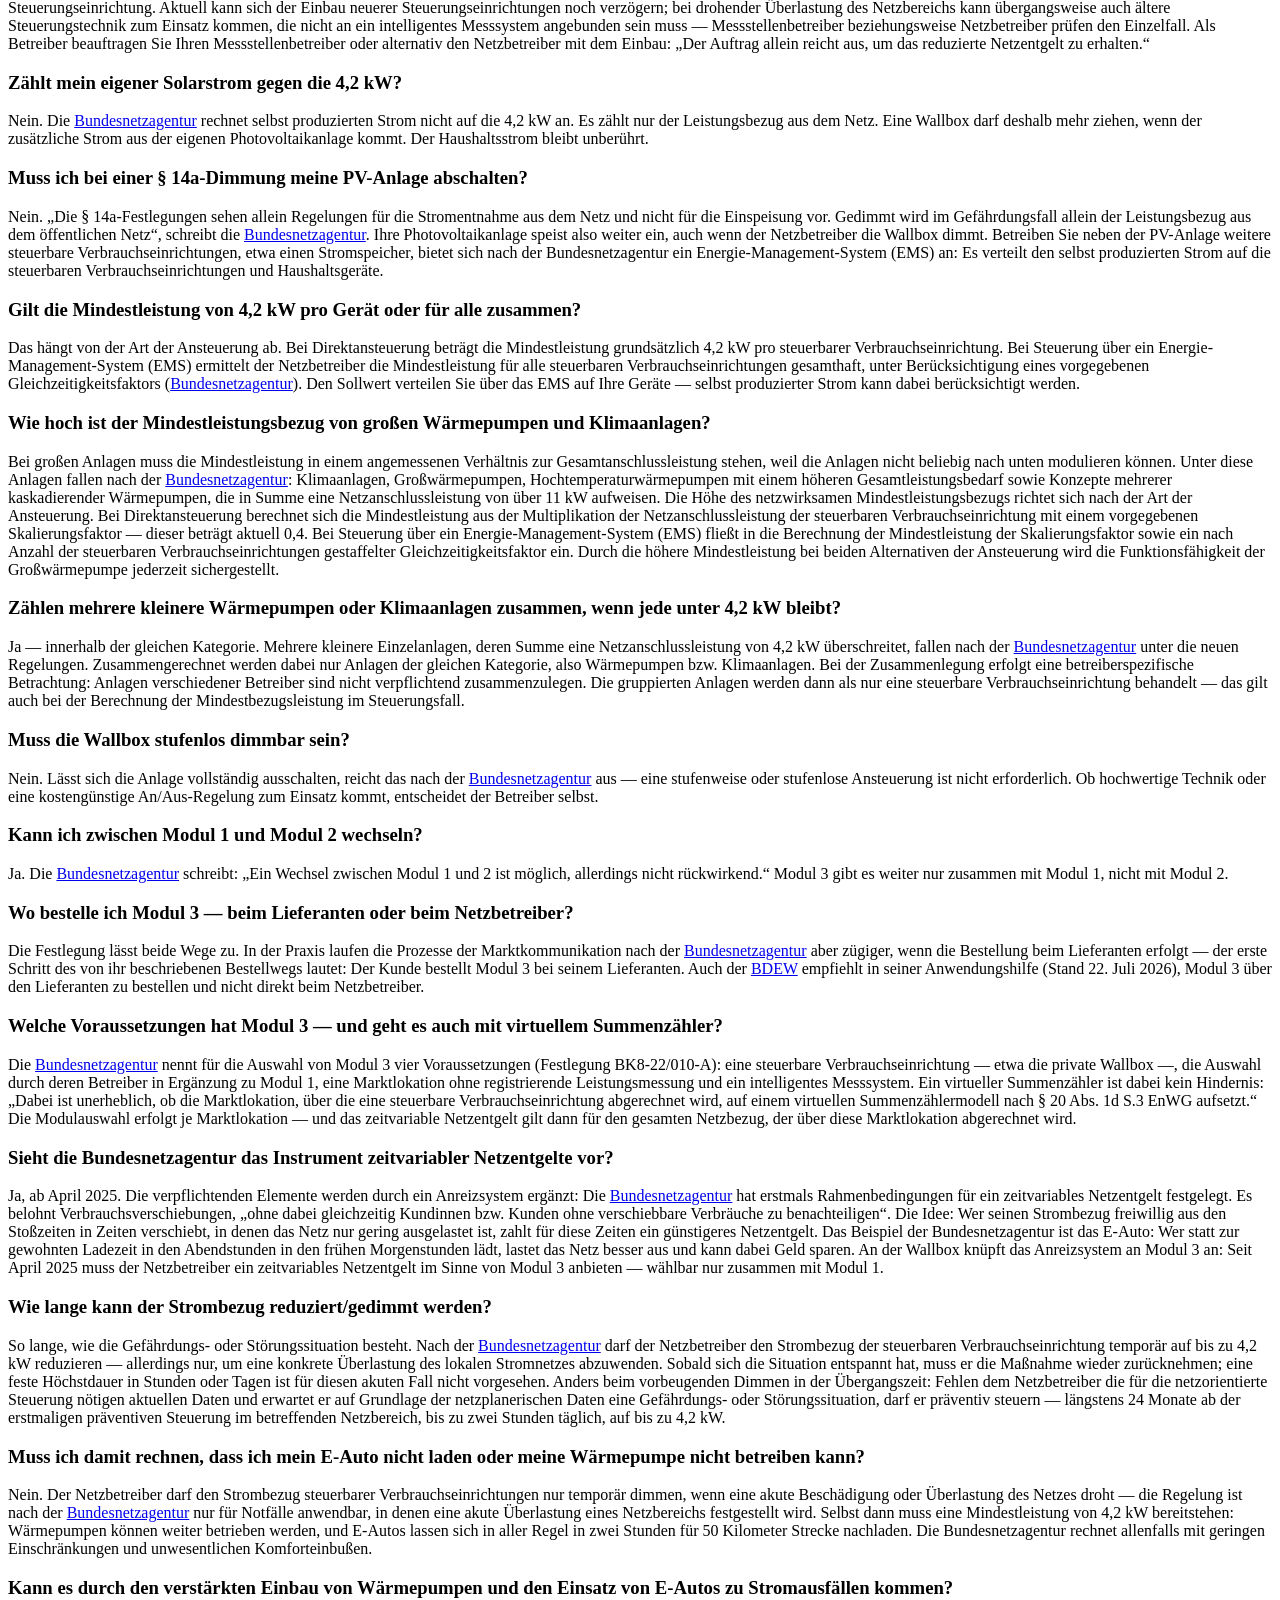
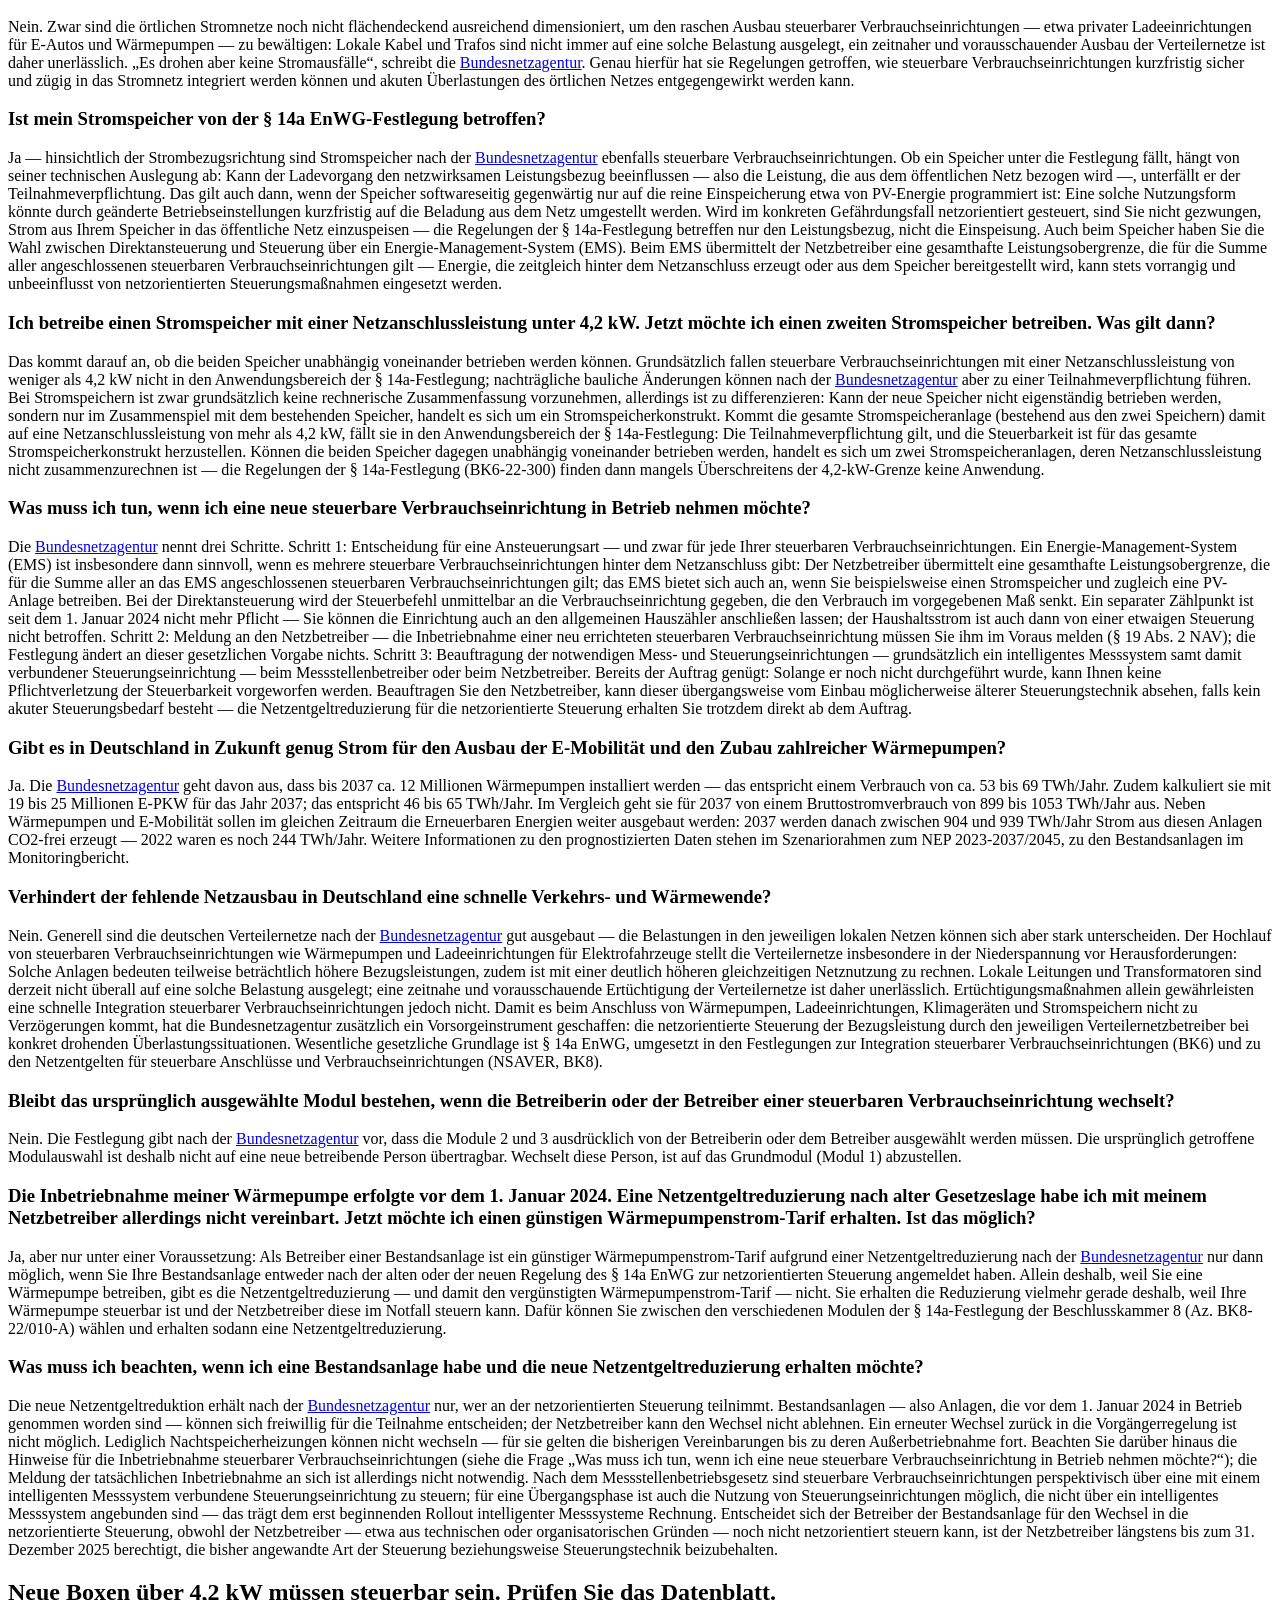
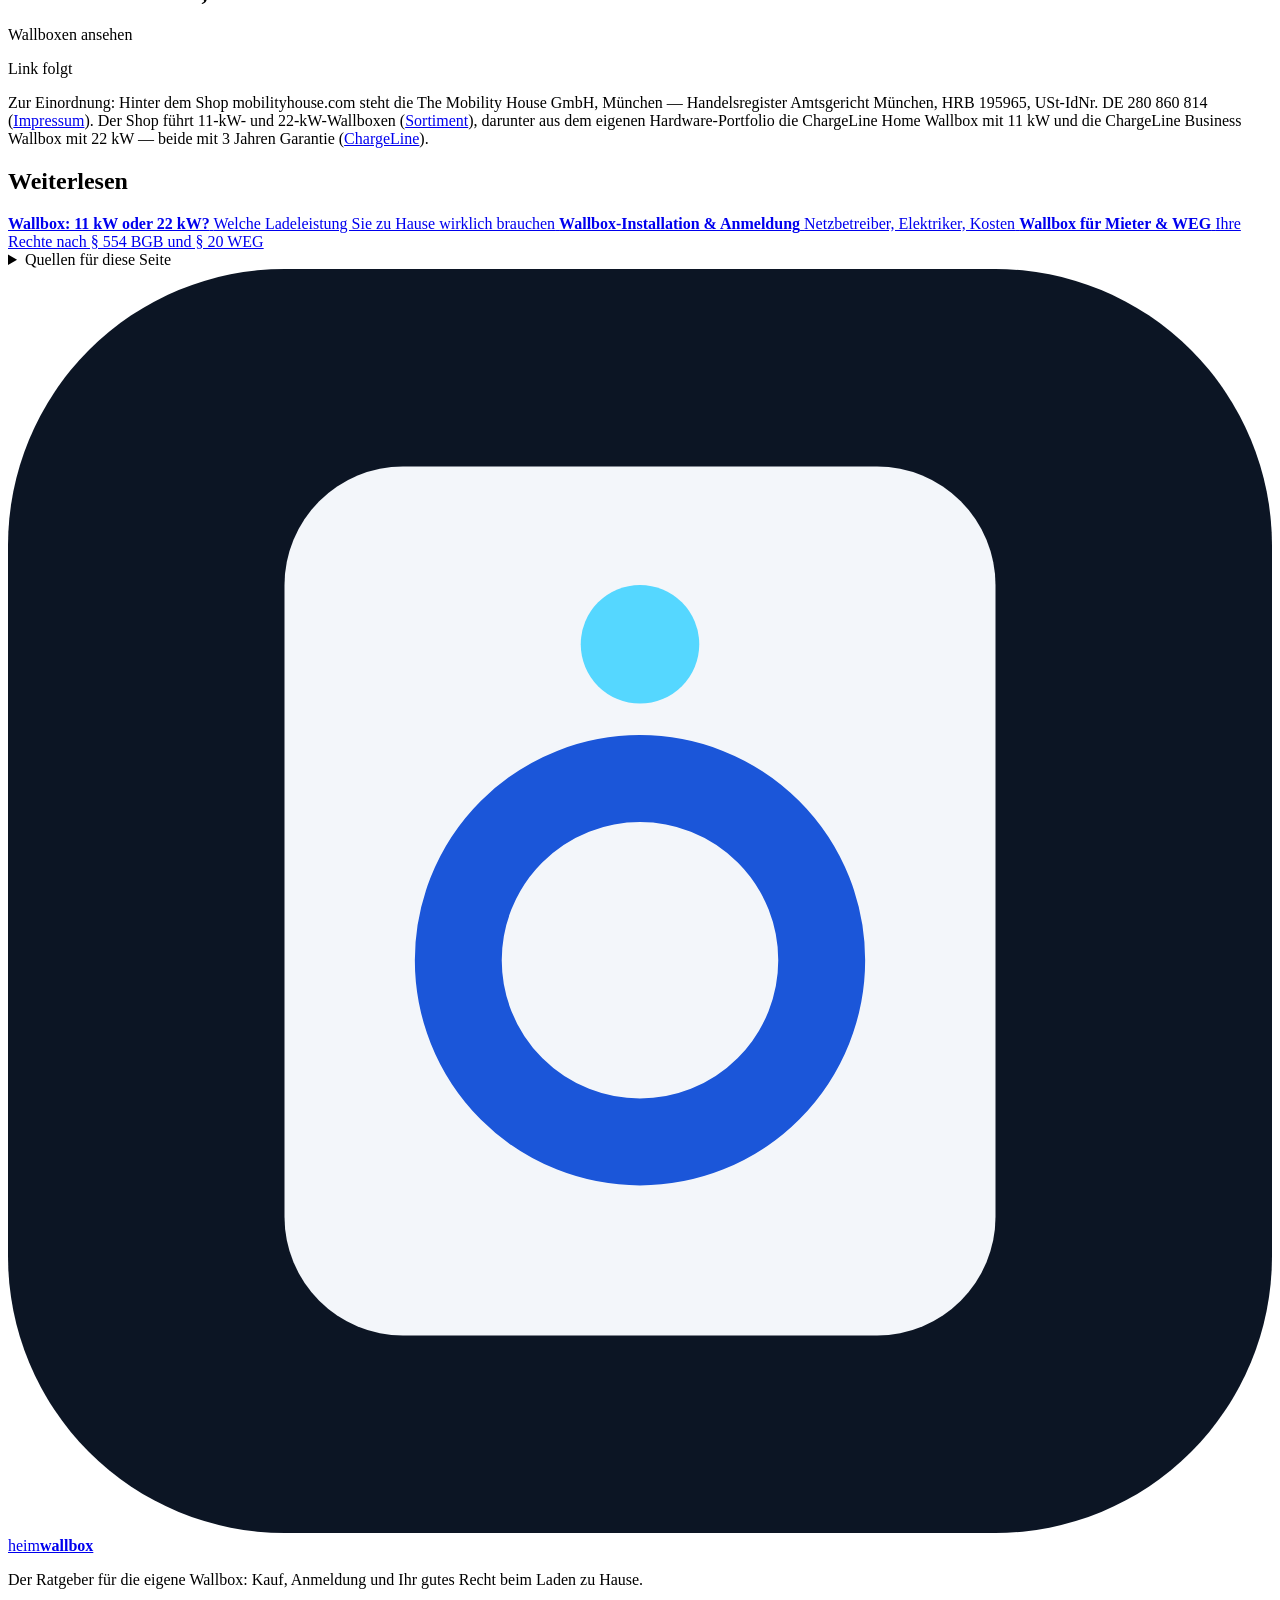
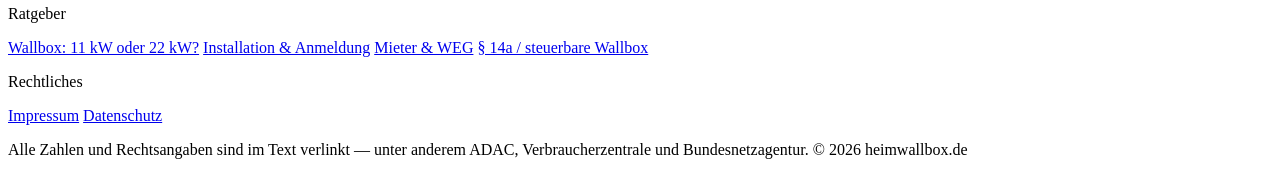
==== commit 006bcff6: "/14a/: FAQ — Kleinere WP/Klima gleicher Kategorie: Summe über 4,2 kW? (BNetzA) Co-authored-by: Alex " ====
--- a/public/14a/index.html
+++ b/public/14a/index.html
@@ -188,6 +188,14 @@
       },
       {
         "@type": "Question",
+        "name": "Zählen mehrere kleinere Wärmepumpen oder Klimaanlagen zusammen, wenn jede unter 4,2 kW bleibt?",
+        "acceptedAnswer": {
+          "@type": "Answer",
+          "text": "Ja — innerhalb der gleichen Kategorie. Mehrere kleinere Einzelanlagen, deren Summe eine Netzanschlussleistung von 4,2 kW überschreitet, fallen nach der Bundesnetzagentur unter die neuen Regelungen. Zusammengerechnet werden dabei nur Anlagen der gleichen Kategorie, also Wärmepumpen bzw. Klimaanlagen. Bei der Zusammenlegung erfolgt eine betreiberspezifische Betrachtung: Anlagen verschiedener Betreiber sind nicht verpflichtend zusammenzulegen. Die gruppierten Anlagen werden dann als nur eine steuerbare Verbrauchseinrichtung behandelt — das gilt auch bei der Berechnung der Mindestbezugsleistung im Steuerungsfall."
+        }
+      },
+      {
+        "@type": "Question",
         "name": "Muss die Wallbox stufenlos dimmbar sein?",
         "acceptedAnswer": {
           "@type": "Answer",
@@ -502,6 +510,10 @@
         <p>Bei großen Anlagen muss die Mindestleistung in einem angemessenen Verhältnis zur Gesamtanschlussleistung stehen, weil die Anlagen nicht beliebig nach unten modulieren können. Unter diese Anlagen fallen nach der <a href="https://www.bundesnetzagentur.de/DE/Vportal/Energie/SteuerbareVBE/artikel.html">Bundesnetzagentur</a>: Klimaanlagen, Großwärmepumpen, Hochtemperaturwärmepumpen mit einem höheren Gesamtleistungsbedarf sowie Konzepte mehrerer kaskadierender Wärmepumpen, die in Summe eine Netzanschlussleistung von über 11 kW aufweisen. Die Höhe des netzwirksamen Mindestleistungsbezugs richtet sich nach der Art der Ansteuerung. Bei Direktansteuerung berechnet sich die Mindestleistung aus der Multiplikation der Netzanschlussleistung der steuerbaren Verbrauchseinrichtung mit einem vorgegebenen Skalierungsfaktor — dieser beträgt aktuell 0,4. Bei Steuerung über ein Energie-Management-System (EMS) fließt in die Berechnung der Mindestleistung der Skalierungsfaktor sowie ein nach Anzahl der steuerbaren Verbrauchseinrichtungen gestaffelter Gleichzeitigkeitsfaktor ein. Durch die höhere Mindestleistung bei beiden Alternativen der Ansteuerung wird die Funktionsfähigkeit der Großwärmepumpe jederzeit sichergestellt.</p>
       </article>
       <article class="faq-item">
+        <h3>Zählen mehrere kleinere Wärmepumpen oder Klimaanlagen zusammen, wenn jede unter 4,2 kW bleibt?</h3>
+        <p>Ja — innerhalb der gleichen Kategorie. Mehrere kleinere Einzelanlagen, deren Summe eine Netzanschlussleistung von 4,2 kW überschreitet, fallen nach der <a href="https://www.bundesnetzagentur.de/DE/Vportal/Energie/SteuerbareVBE/artikel.html">Bundesnetzagentur</a> unter die neuen Regelungen. Zusammengerechnet werden dabei nur Anlagen der gleichen Kategorie, also Wärmepumpen bzw. Klimaanlagen. Bei der Zusammenlegung erfolgt eine betreiberspezifische Betrachtung: Anlagen verschiedener Betreiber sind nicht verpflichtend zusammenzulegen. Die gruppierten Anlagen werden dann als nur eine steuerbare Verbrauchseinrichtung behandelt — das gilt auch bei der Berechnung der Mindestbezugsleistung im Steuerungsfall.</p>
+      </article>
+      <article class="faq-item">
         <h3>Muss die Wallbox stufenlos dimmbar sein?</h3>
         <p>Nein. Lässt sich die Anlage vollständig ausschalten, reicht das nach der <a href="https://www.bundesnetzagentur.de/DE/Vportal/Energie/SteuerbareVBE/artikel.html">Bundesnetzagentur</a> aus — eine stufenweise oder stufenlose Ansteuerung ist nicht erforderlich. Ob hochwertige Technik oder eine kostengünstige An/Aus-Regelung zum Einsatz kommt, entscheidet der Betreiber selbst.</p>
       </article>
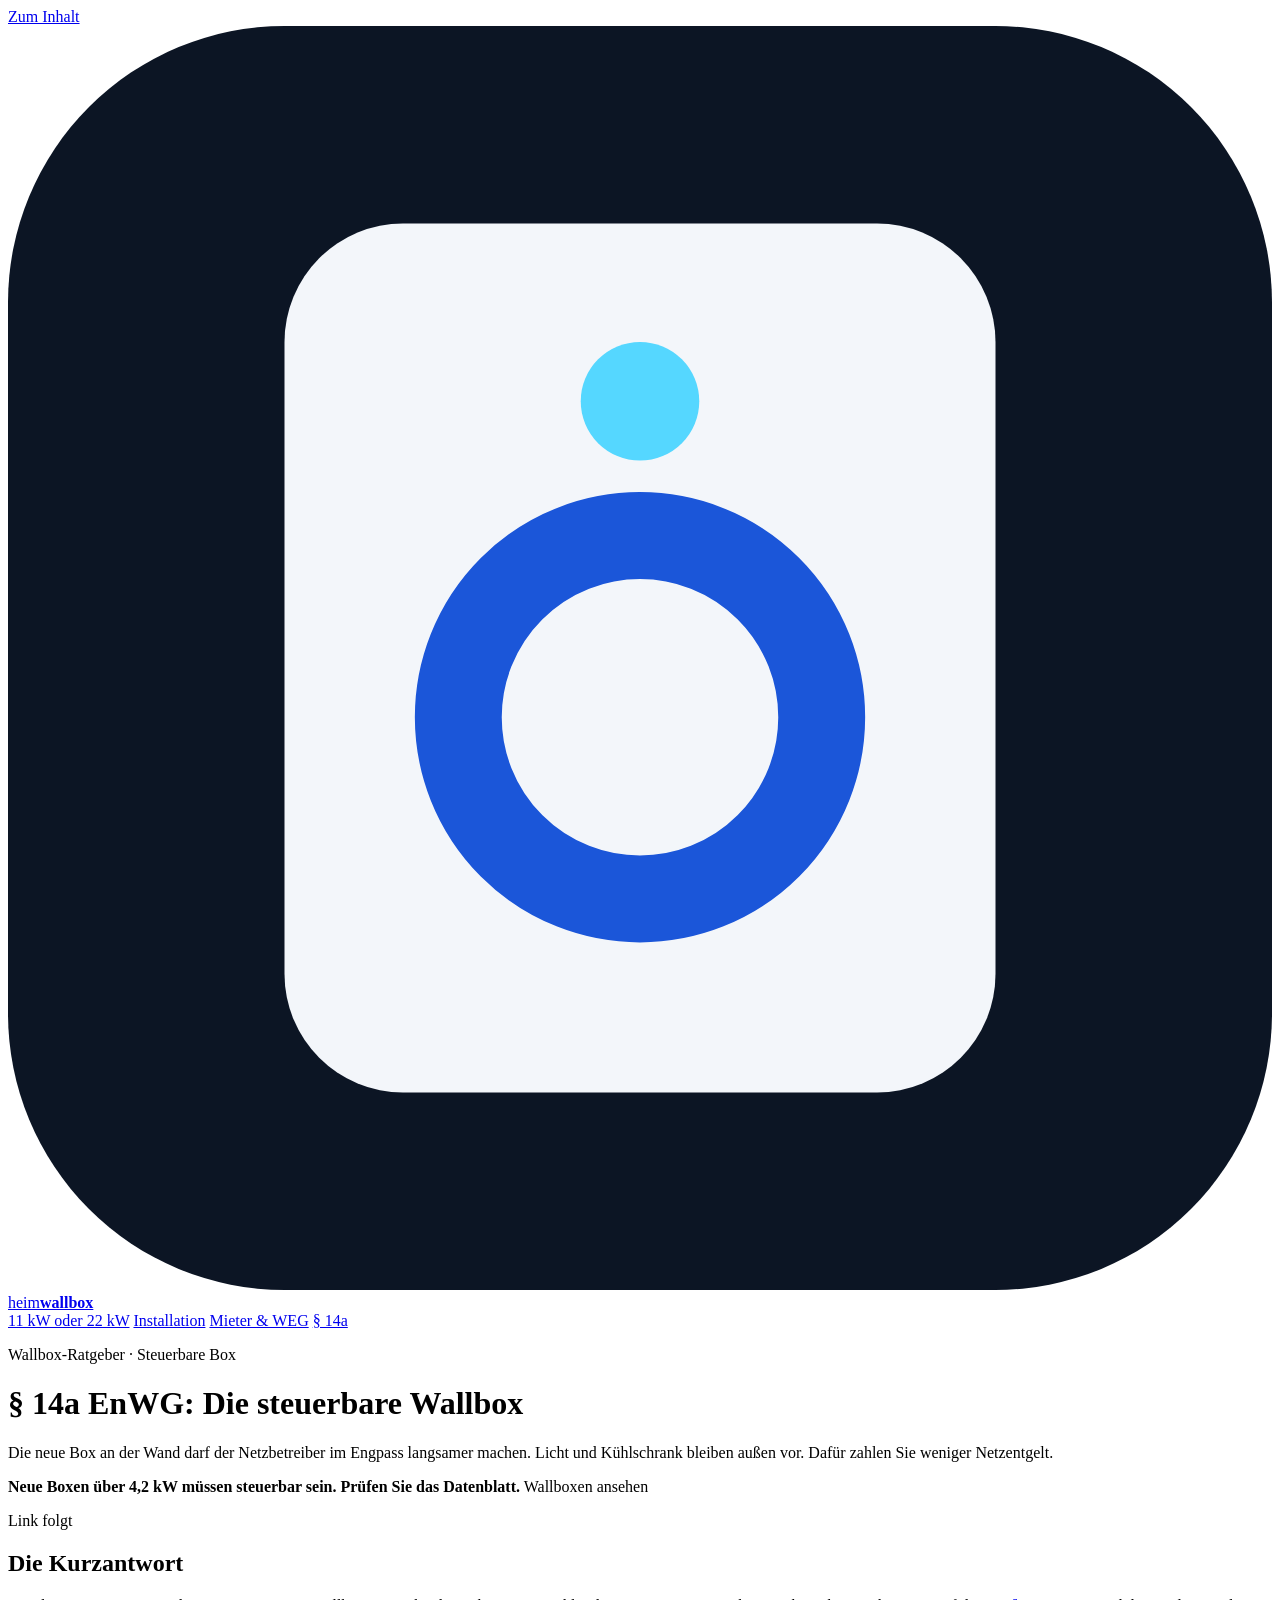
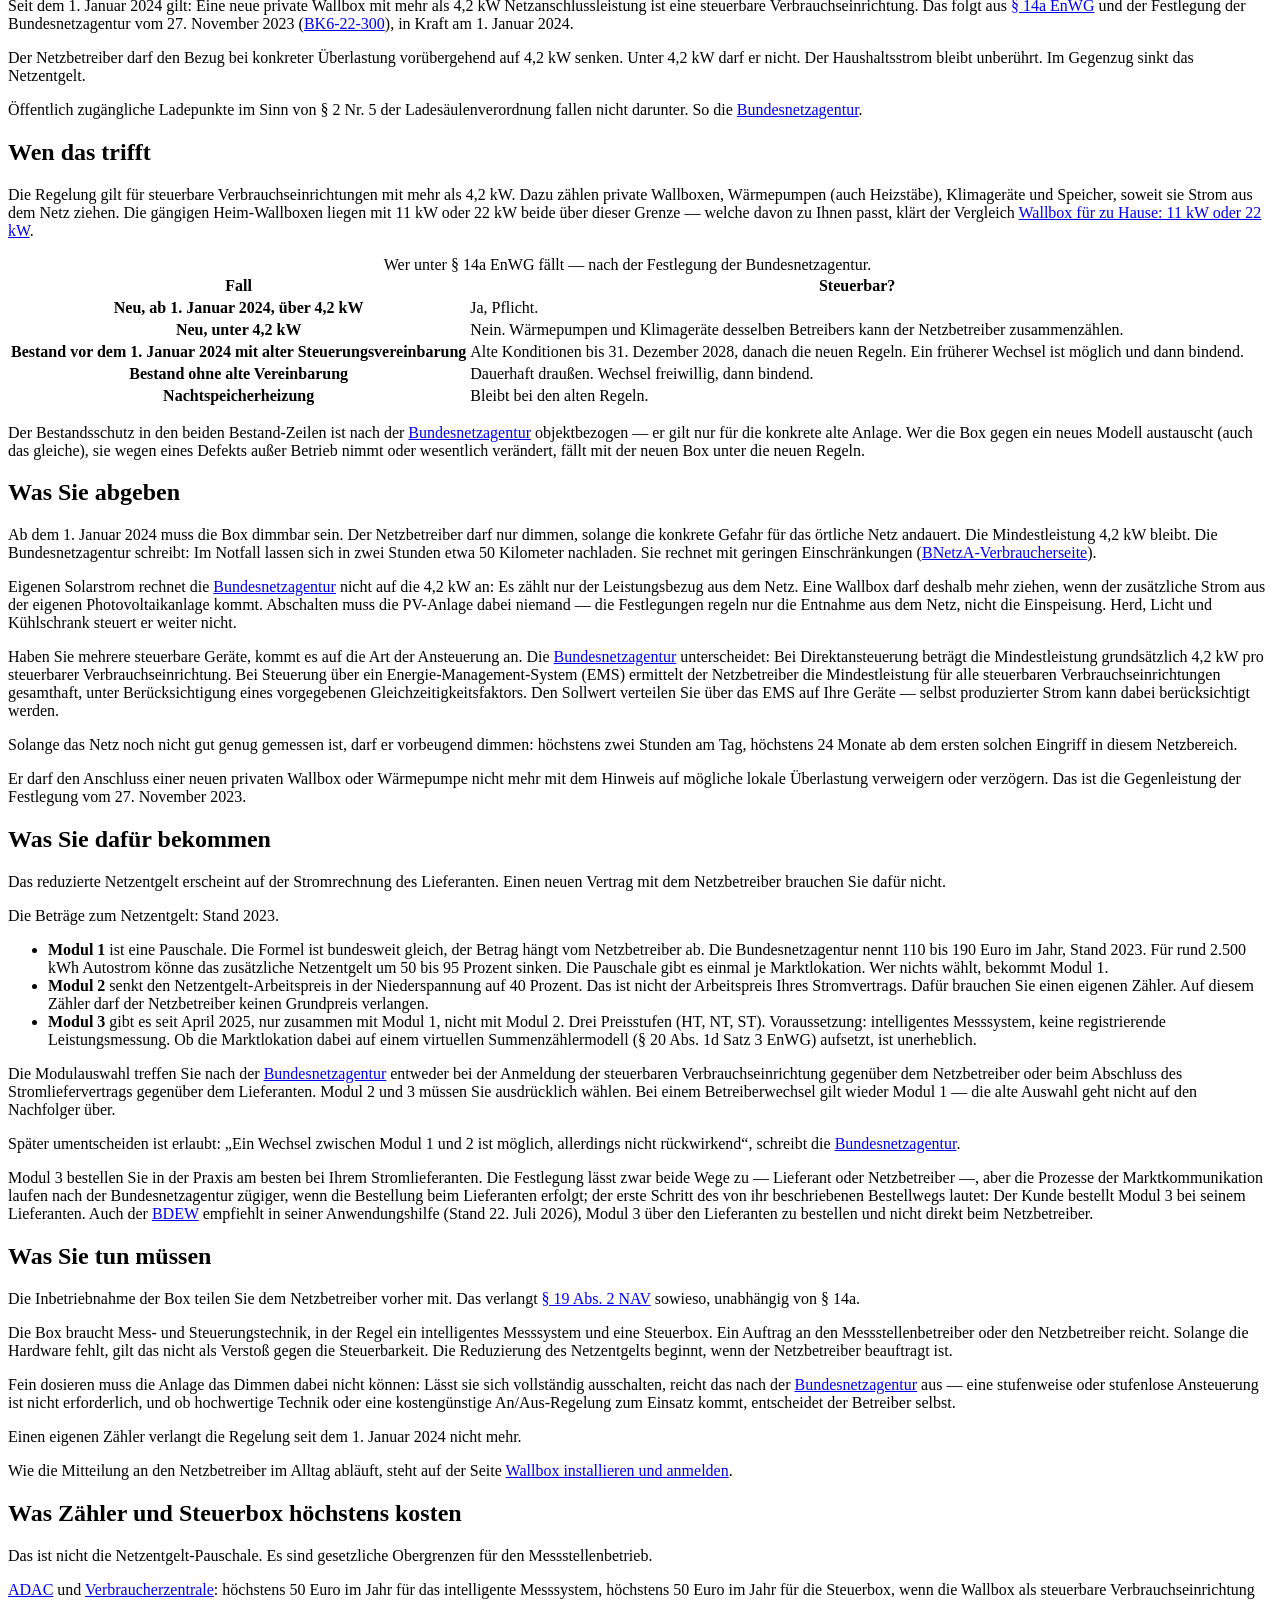
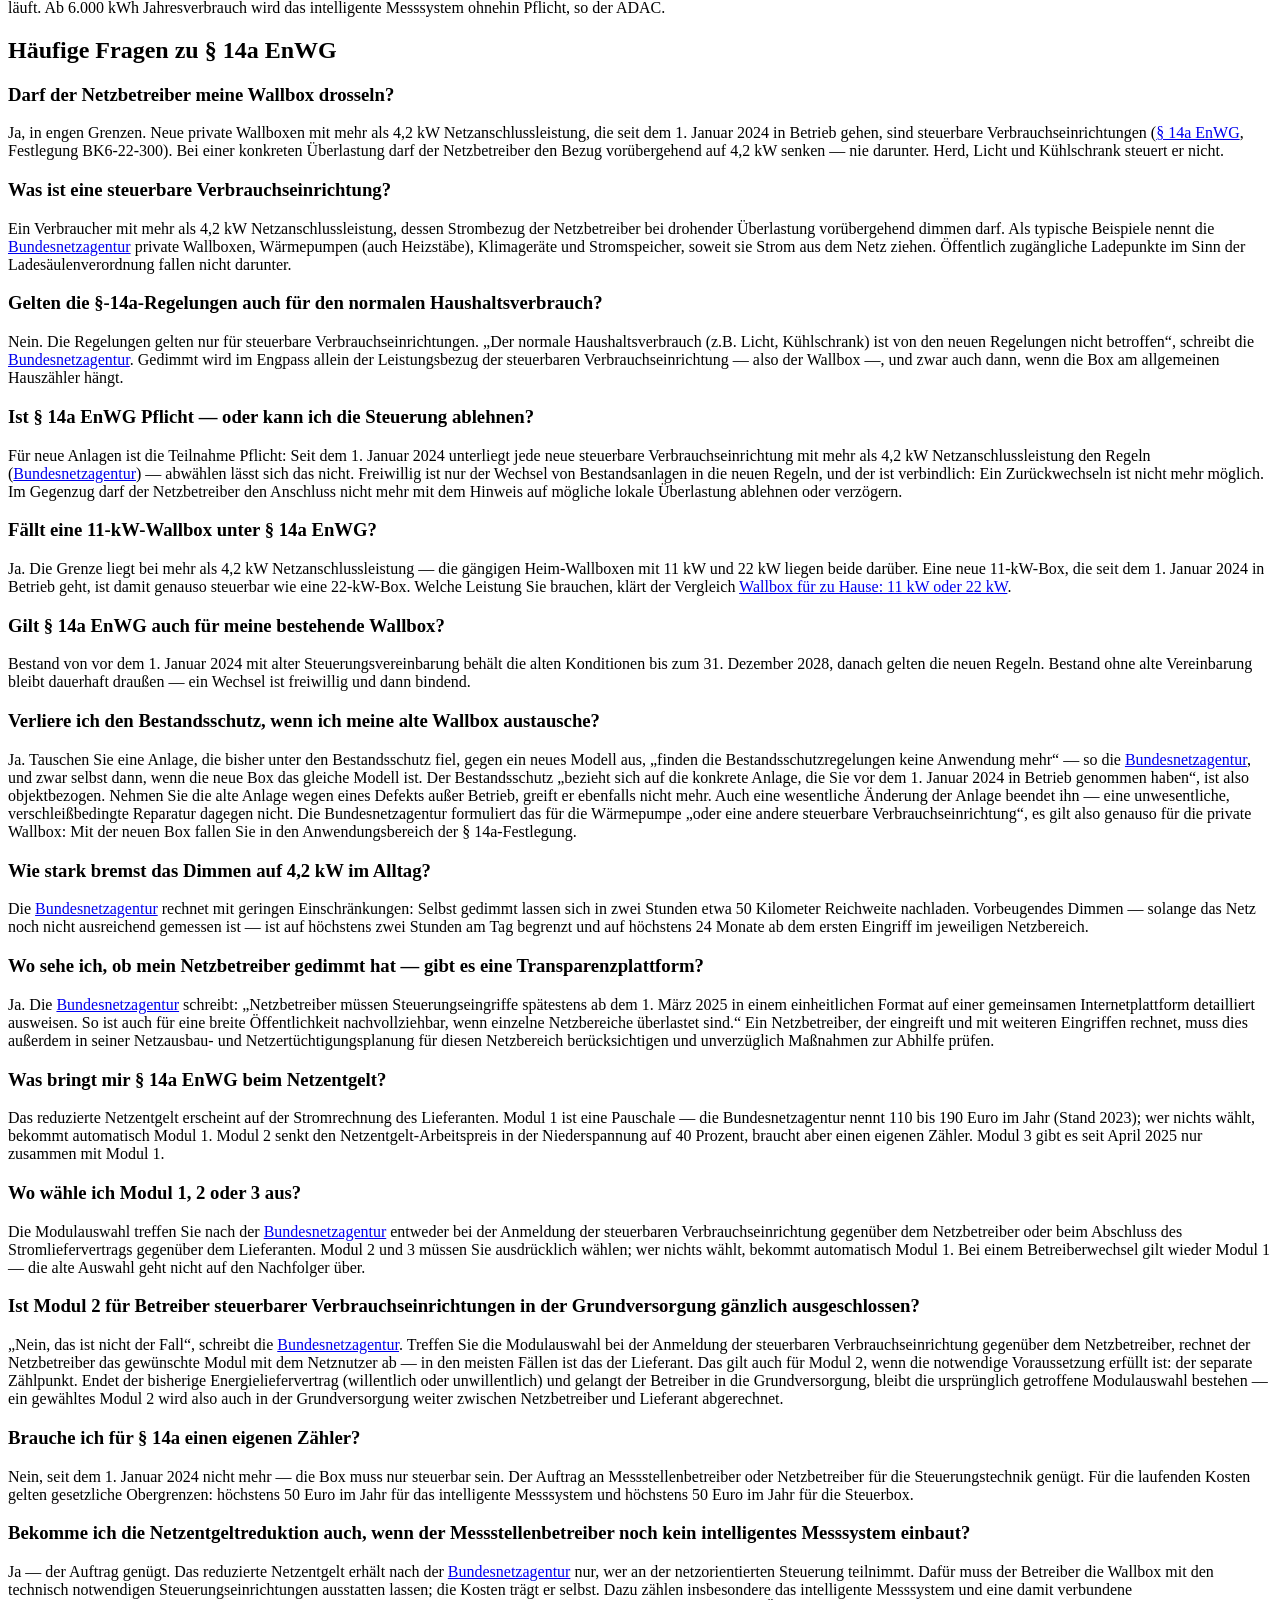
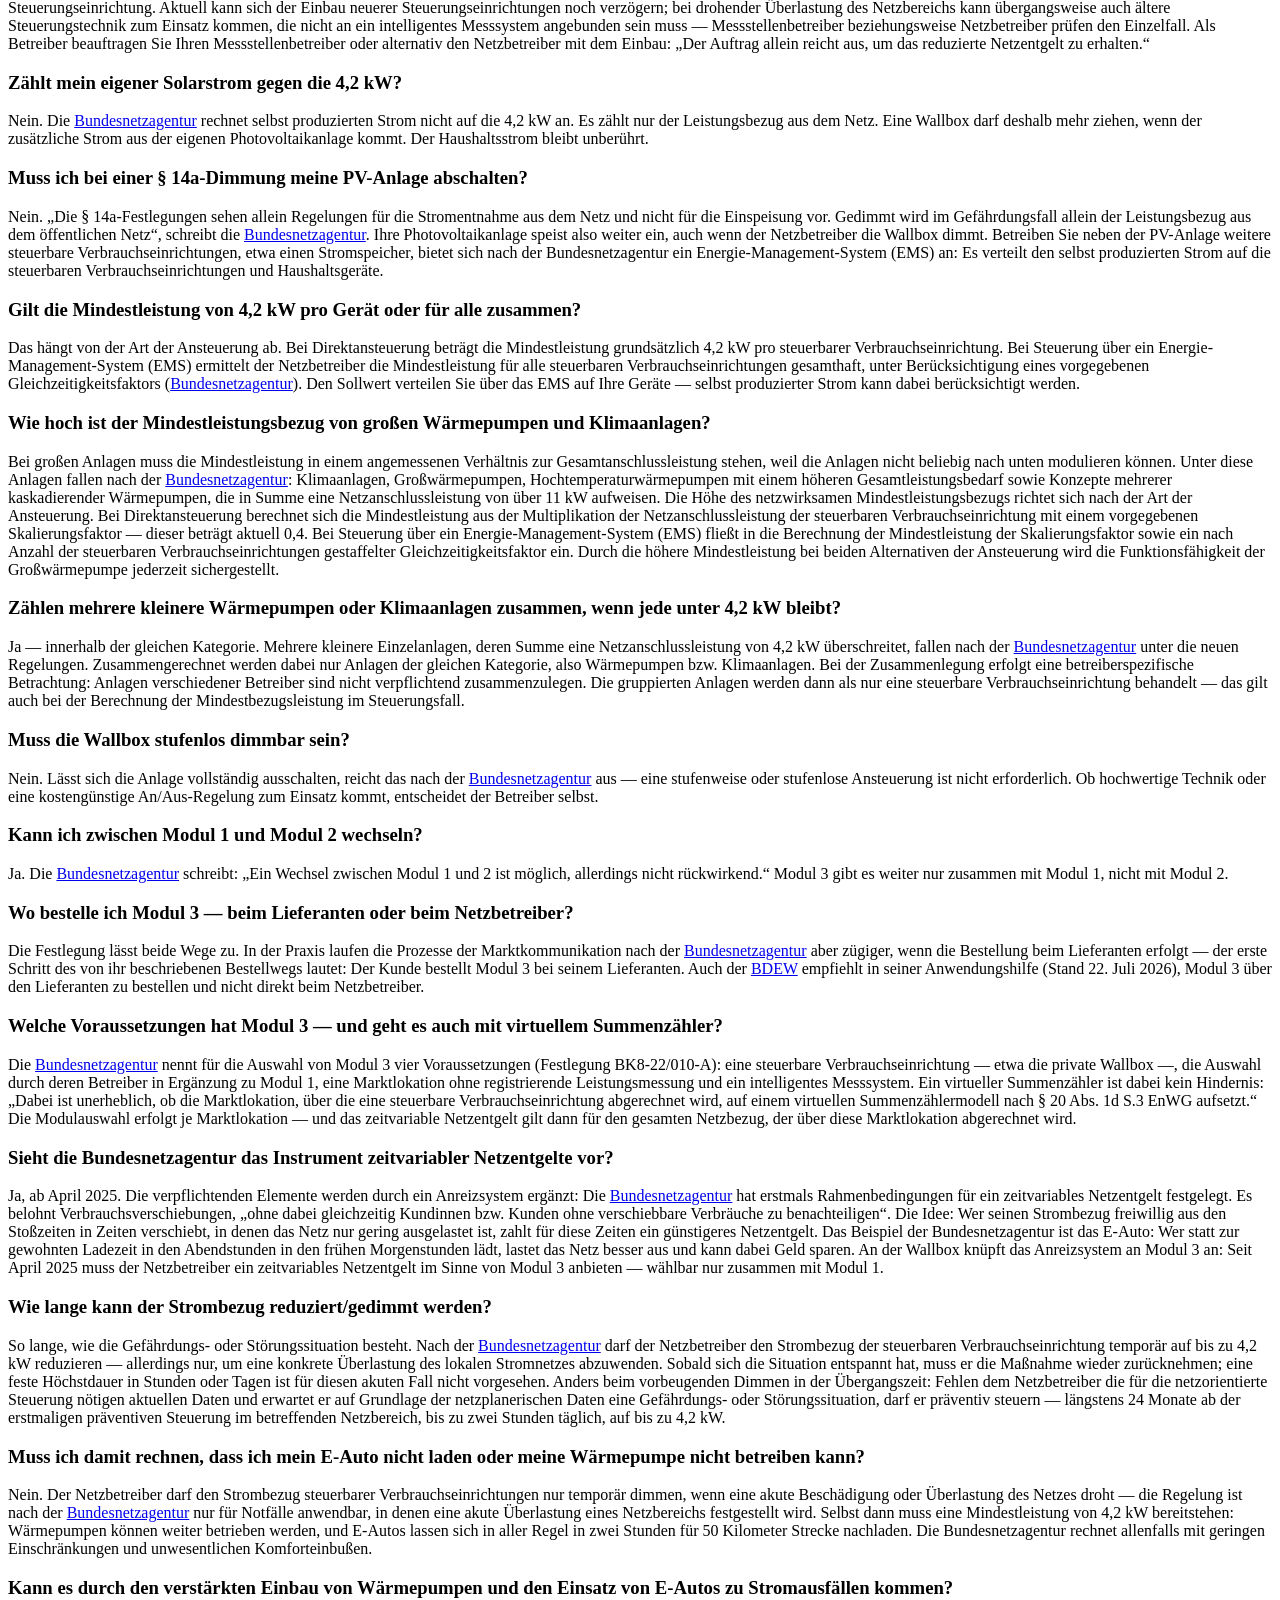
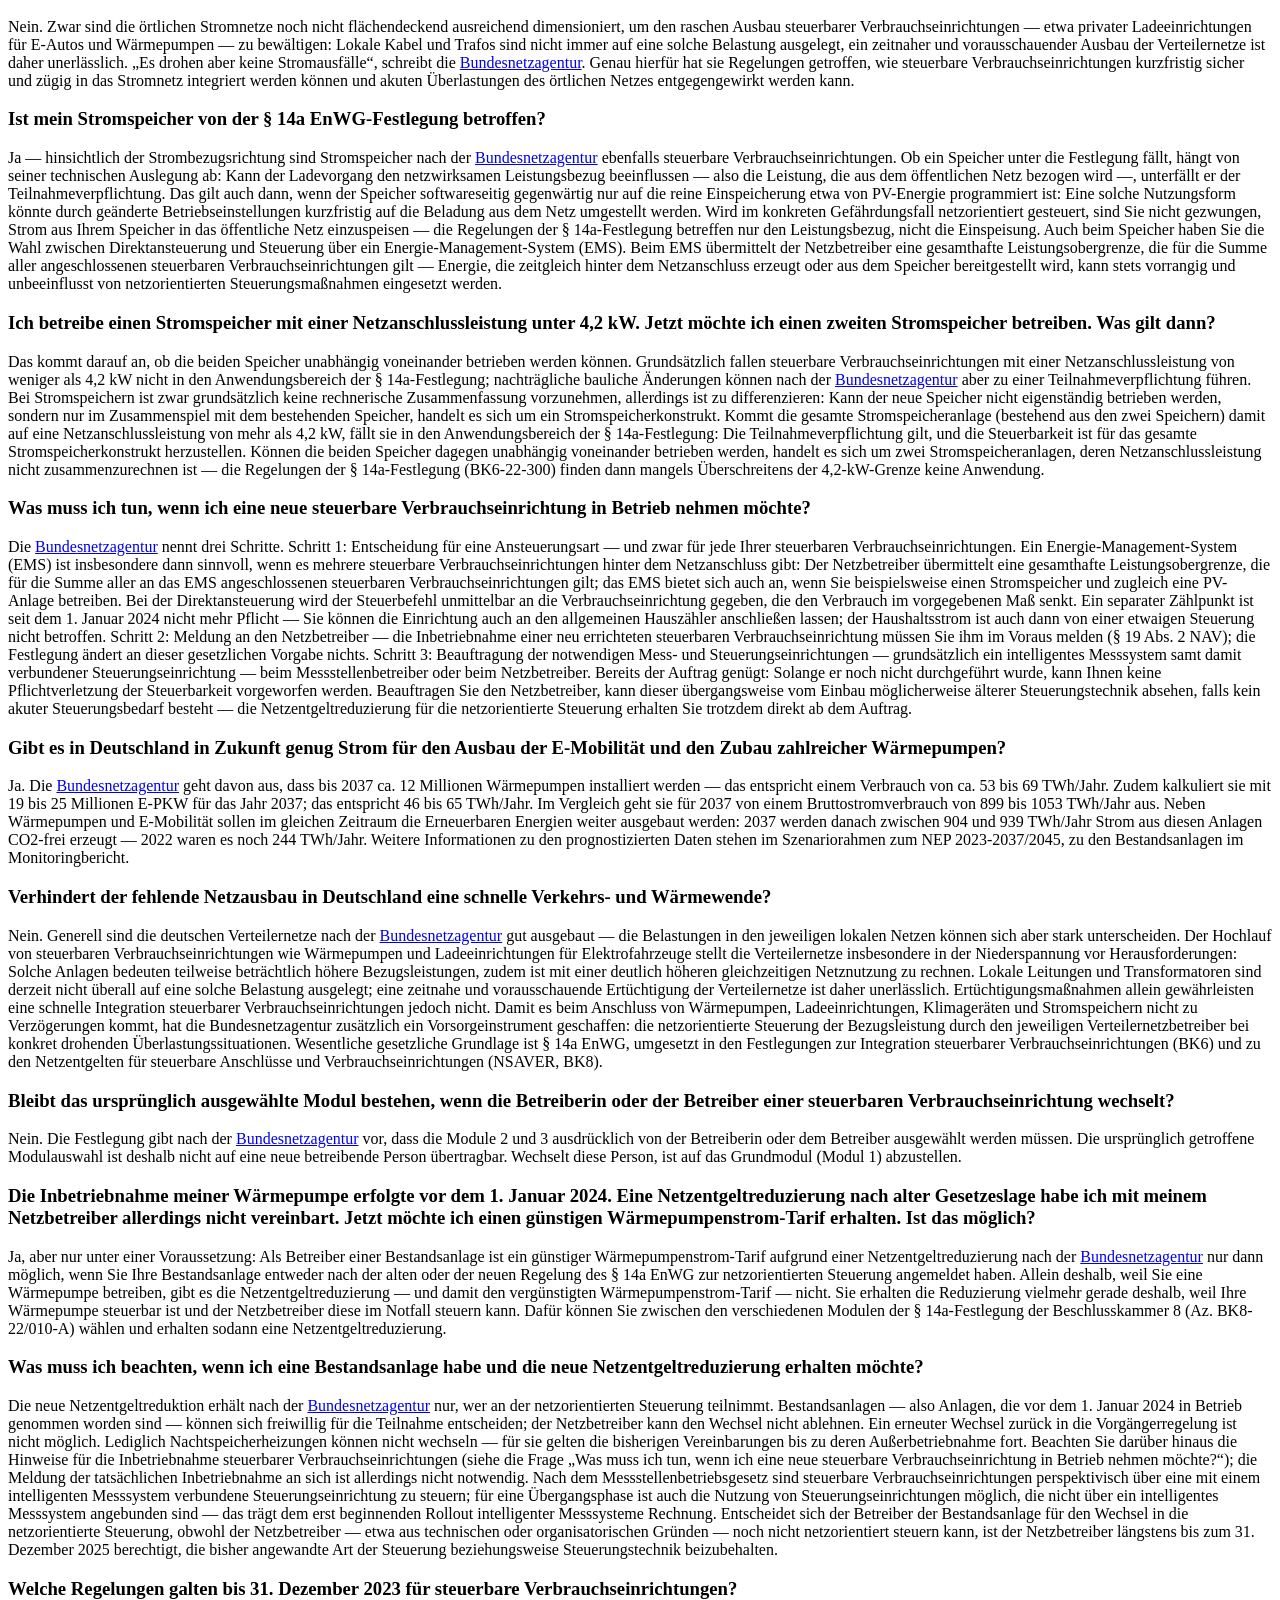
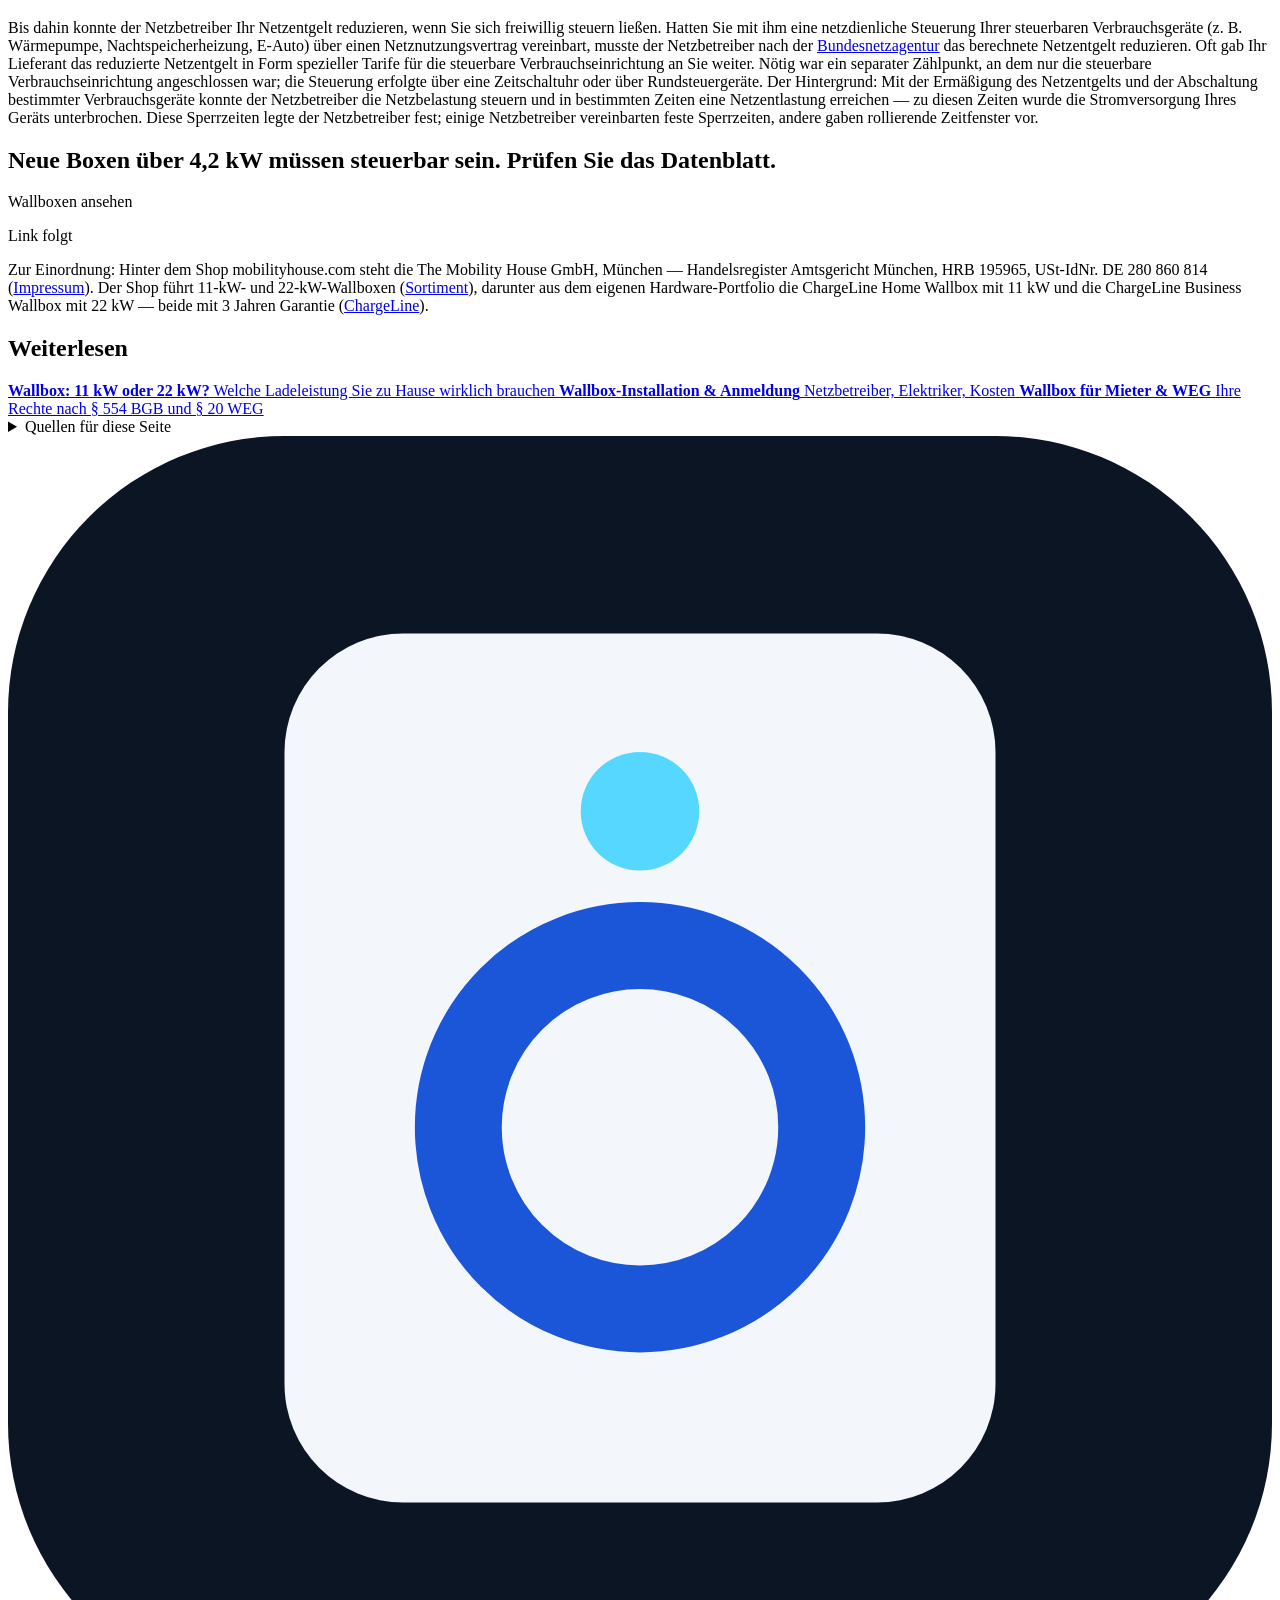
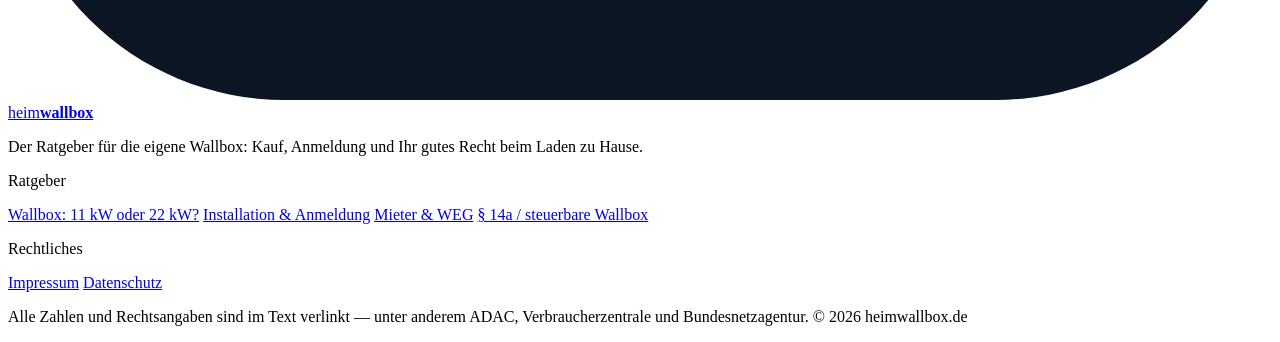
==== commit fc21c3a9: "/14a/: FAQ — Regelungen bis 31.12.2023 (BNetzA) Co-authored-by: Alex <sucruf111@users.noreply.github" ====
--- a/public/14a/index.html
+++ b/public/14a/index.html
@@ -321,6 +321,14 @@
           "@type": "Answer",
           "text": "Die neue Netzentgeltreduktion erhält nach der Bundesnetzagentur nur, wer an der netzorientierten Steuerung teilnimmt. Bestandsanlagen — also Anlagen, die vor dem 1. Januar 2024 in Betrieb genommen worden sind — können sich freiwillig für die Teilnahme entscheiden; der Netzbetreiber kann den Wechsel nicht ablehnen. Ein erneuter Wechsel zurück in die Vorgängerregelung ist nicht möglich. Lediglich Nachtspeicherheizungen können nicht wechseln — für sie gelten die bisherigen Vereinbarungen bis zu deren Außerbetriebnahme fort. Beachten Sie darüber hinaus die Hinweise für die Inbetriebnahme steuerbarer Verbrauchseinrichtungen (siehe die Frage „Was muss ich tun, wenn ich eine neue steuerbare Verbrauchseinrichtung in Betrieb nehmen möchte?“); die Meldung der tatsächlichen Inbetriebnahme an sich ist allerdings nicht notwendig. Nach dem Messstellenbetriebsgesetz sind steuerbare Verbrauchseinrichtungen perspektivisch über eine mit einem intelligenten Messsystem verbundene Steuerungseinrichtung zu steuern; für eine Übergangsphase ist auch die Nutzung von Steuerungseinrichtungen möglich, die nicht über ein intelligentes Messsystem angebunden sind — das trägt dem erst beginnenden Rollout intelligenter Messsysteme Rechnung. Entscheidet sich der Betreiber der Bestandsanlage für den Wechsel in die netzorientierte Steuerung, obwohl der Netzbetreiber — etwa aus technischen oder organisatorischen Gründen — noch nicht netzorientiert steuern kann, ist der Netzbetreiber längstens bis zum 31. Dezember 2025 berechtigt, die bisher angewandte Art der Steuerung beziehungsweise Steuerungstechnik beizubehalten."
         }
+      },
+      {
+        "@type": "Question",
+        "name": "Welche Regelungen galten bis 31. Dezember 2023 für steuerbare Verbrauchseinrichtungen?",
+        "acceptedAnswer": {
+          "@type": "Answer",
+          "text": "Bis dahin konnte der Netzbetreiber Ihr Netzentgelt reduzieren, wenn Sie sich freiwillig steuern ließen. Hatten Sie mit ihm eine netzdienliche Steuerung Ihrer steuerbaren Verbrauchsgeräte (z. B. Wärmepumpe, Nachtspeicherheizung, E-Auto) über einen Netznutzungsvertrag vereinbart, musste der Netzbetreiber nach der Bundesnetzagentur das berechnete Netzentgelt reduzieren. Oft gab Ihr Lieferant das reduzierte Netzentgelt in Form spezieller Tarife für die steuerbare Verbrauchseinrichtung an Sie weiter. Nötig war ein separater Zählpunkt, an dem nur die steuerbare Verbrauchseinrichtung angeschlossen war; die Steuerung erfolgte über eine Zeitschaltuhr oder über Rundsteuergeräte. Der Hintergrund: Mit der Ermäßigung des Netzentgelts und der Abschaltung bestimmter Verbrauchsgeräte konnte der Netzbetreiber die Netzbelastung steuern und in bestimmten Zeiten eine Netzentlastung erreichen — zu diesen Zeiten wurde die Stromversorgung Ihres Geräts unterbrochen. Diese Sperrzeiten legte der Netzbetreiber fest; einige Netzbetreiber vereinbarten feste Sperrzeiten, andere gaben rollierende Zeitfenster vor."
+        }
       }
     ]
   }
@@ -577,6 +585,10 @@
         <h3>Was muss ich beachten, wenn ich eine Bestandsanlage habe und die neue Netzentgeltreduzierung erhalten möchte?</h3>
         <p>Die neue Netzentgeltreduktion erhält nach der <a href="https://www.bundesnetzagentur.de/DE/Vportal/Energie/SteuerbareVBE/artikel.html">Bundesnetzagentur</a> nur, wer an der netzorientierten Steuerung teilnimmt. Bestandsanlagen — also Anlagen, die vor dem 1. Januar 2024 in Betrieb genommen worden sind — können sich freiwillig für die Teilnahme entscheiden; der Netzbetreiber kann den Wechsel nicht ablehnen. Ein erneuter Wechsel zurück in die Vorgängerregelung ist nicht möglich. Lediglich Nachtspeicherheizungen können nicht wechseln — für sie gelten die bisherigen Vereinbarungen bis zu deren Außerbetriebnahme fort. Beachten Sie darüber hinaus die Hinweise für die Inbetriebnahme steuerbarer Verbrauchseinrichtungen (siehe die Frage „Was muss ich tun, wenn ich eine neue steuerbare Verbrauchseinrichtung in Betrieb nehmen möchte?“); die Meldung der tatsächlichen Inbetriebnahme an sich ist allerdings nicht notwendig. Nach dem Messstellenbetriebsgesetz sind steuerbare Verbrauchseinrichtungen perspektivisch über eine mit einem intelligenten Messsystem verbundene Steuerungseinrichtung zu steuern; für eine Übergangsphase ist auch die Nutzung von Steuerungseinrichtungen möglich, die nicht über ein intelligentes Messsystem angebunden sind — das trägt dem erst beginnenden Rollout intelligenter Messsysteme Rechnung. Entscheidet sich der Betreiber der Bestandsanlage für den Wechsel in die netzorientierte Steuerung, obwohl der Netzbetreiber — etwa aus technischen oder organisatorischen Gründen — noch nicht netzorientiert steuern kann, ist der Netzbetreiber längstens bis zum 31. Dezember 2025 berechtigt, die bisher angewandte Art der Steuerung beziehungsweise Steuerungstechnik beizubehalten.</p>
       </article>
+      <article class="faq-item">
+        <h3>Welche Regelungen galten bis 31. Dezember 2023 für steuerbare Verbrauchseinrichtungen?</h3>
+        <p>Bis dahin konnte der Netzbetreiber Ihr Netzentgelt reduzieren, wenn Sie sich freiwillig steuern ließen. Hatten Sie mit ihm eine netzdienliche Steuerung Ihrer steuerbaren Verbrauchsgeräte (z. B. Wärmepumpe, Nachtspeicherheizung, E-Auto) über einen Netznutzungsvertrag vereinbart, musste der Netzbetreiber nach der <a href="https://www.bundesnetzagentur.de/DE/Vportal/Energie/SteuerbareVBE/artikel.html">Bundesnetzagentur</a> das berechnete Netzentgelt reduzieren. Oft gab Ihr Lieferant das reduzierte Netzentgelt in Form spezieller Tarife für die steuerbare Verbrauchseinrichtung an Sie weiter. Nötig war ein separater Zählpunkt, an dem nur die steuerbare Verbrauchseinrichtung angeschlossen war; die Steuerung erfolgte über eine Zeitschaltuhr oder über Rundsteuergeräte. Der Hintergrund: Mit der Ermäßigung des Netzentgelts und der Abschaltung bestimmter Verbrauchsgeräte konnte der Netzbetreiber die Netzbelastung steuern und in bestimmten Zeiten eine Netzentlastung erreichen — zu diesen Zeiten wurde die Stromversorgung Ihres Geräts unterbrochen. Diese Sperrzeiten legte der Netzbetreiber fest; einige Netzbetreiber vereinbarten feste Sperrzeiten, andere gaben rollierende Zeitfenster vor.</p>
+      </article>
     </div>
 
     <aside class="cta" aria-labelledby="cta-14a">
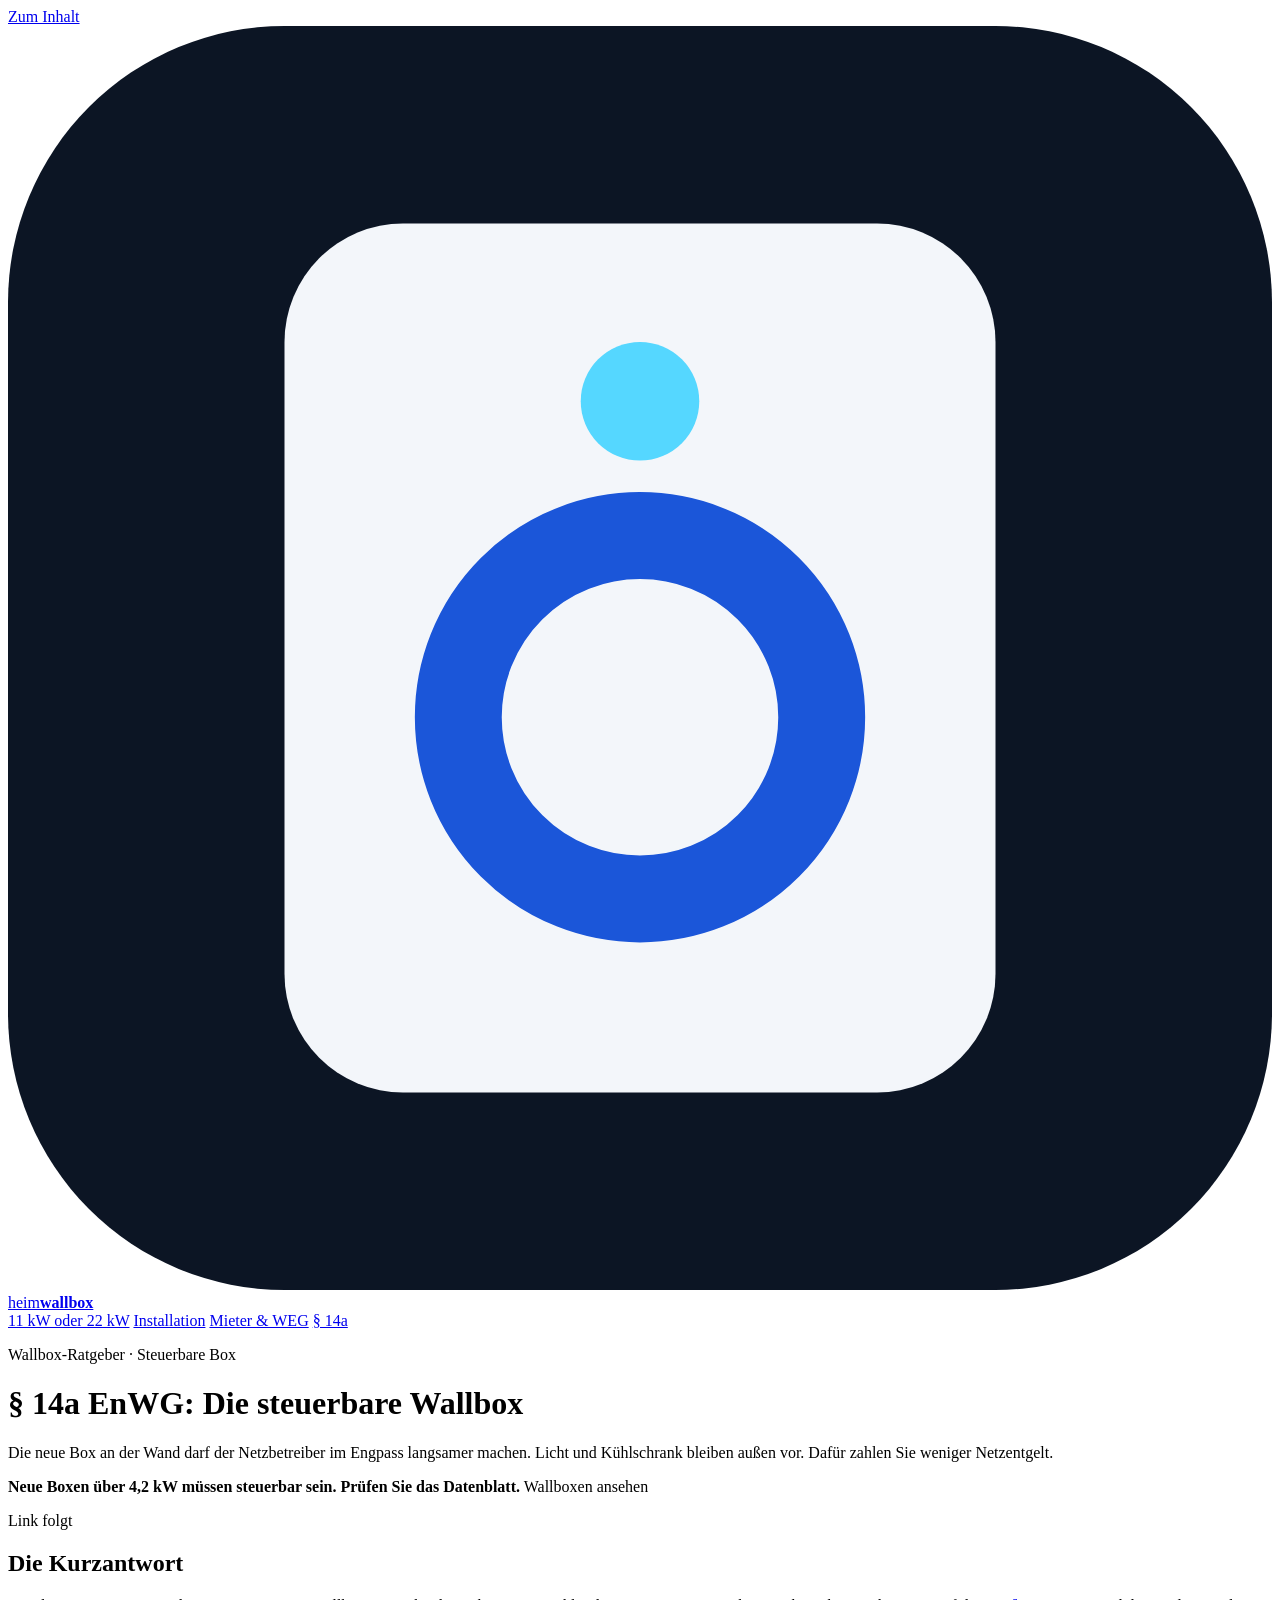
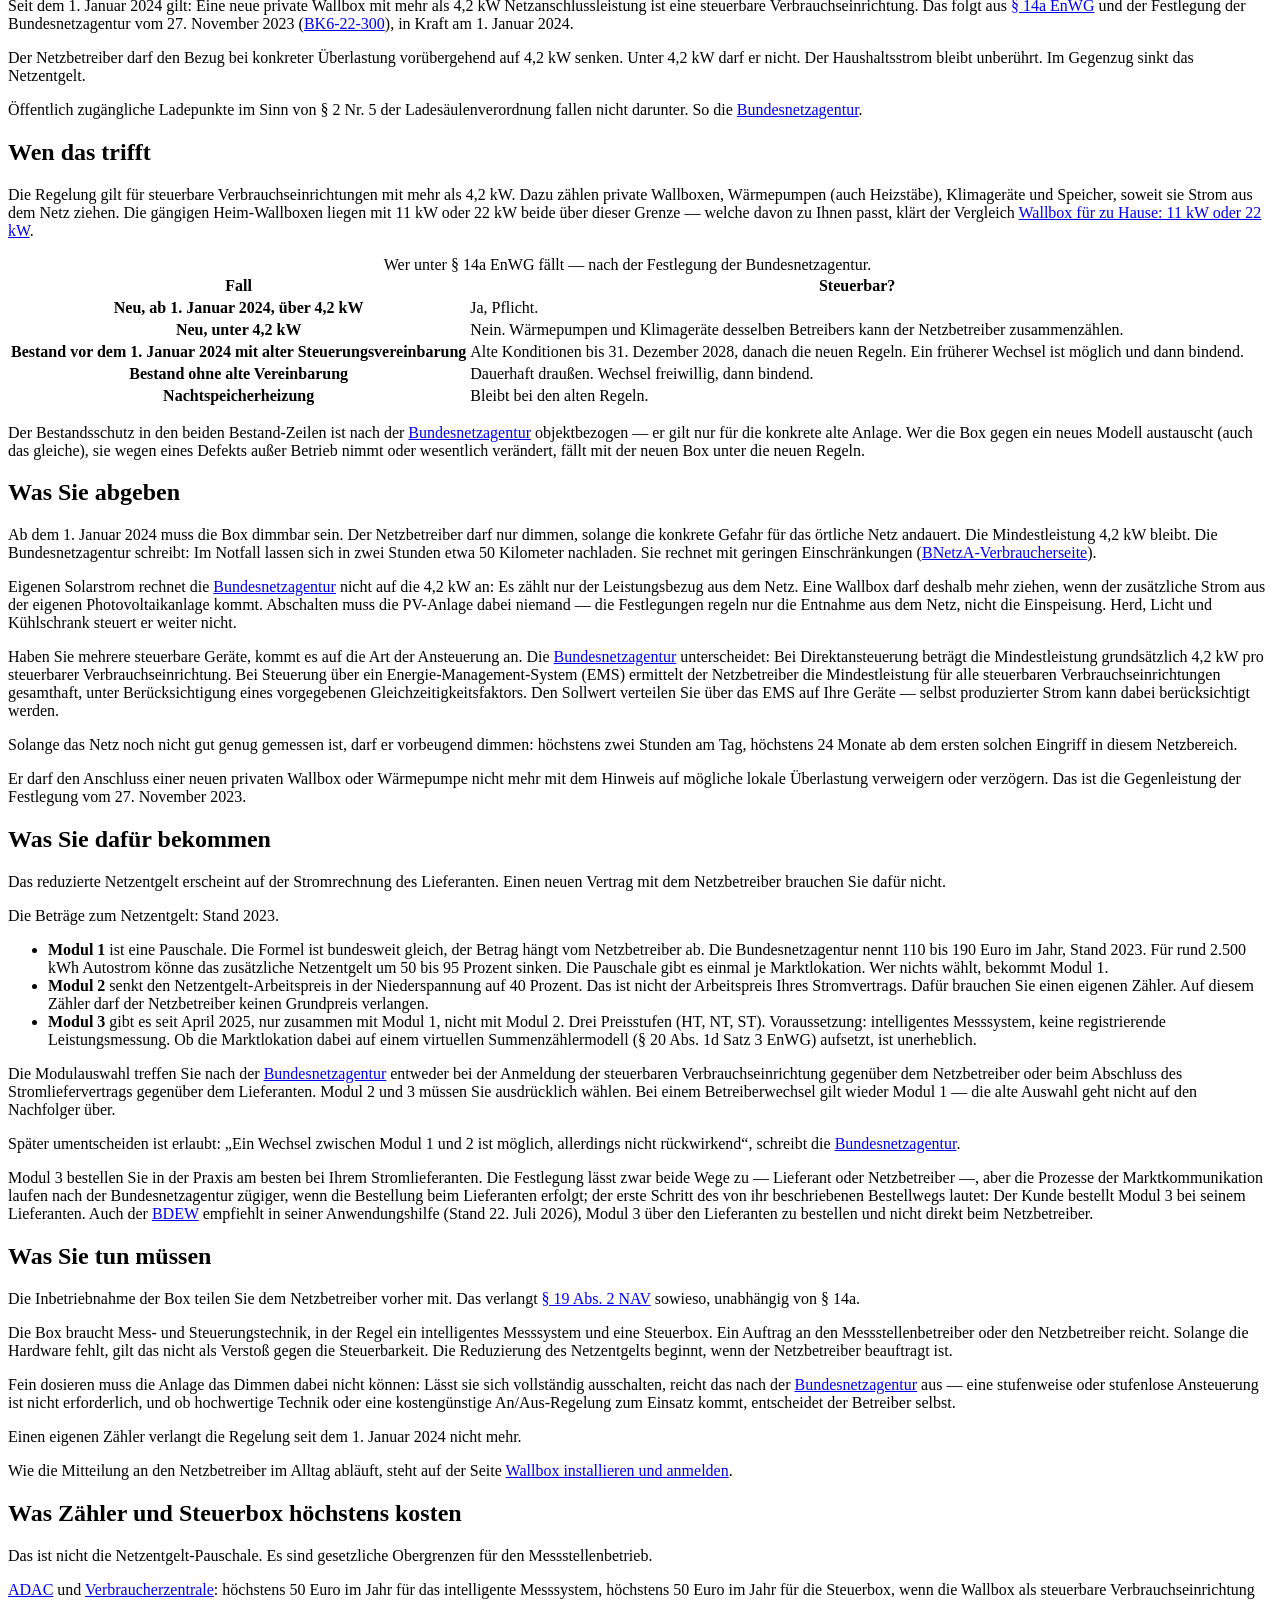
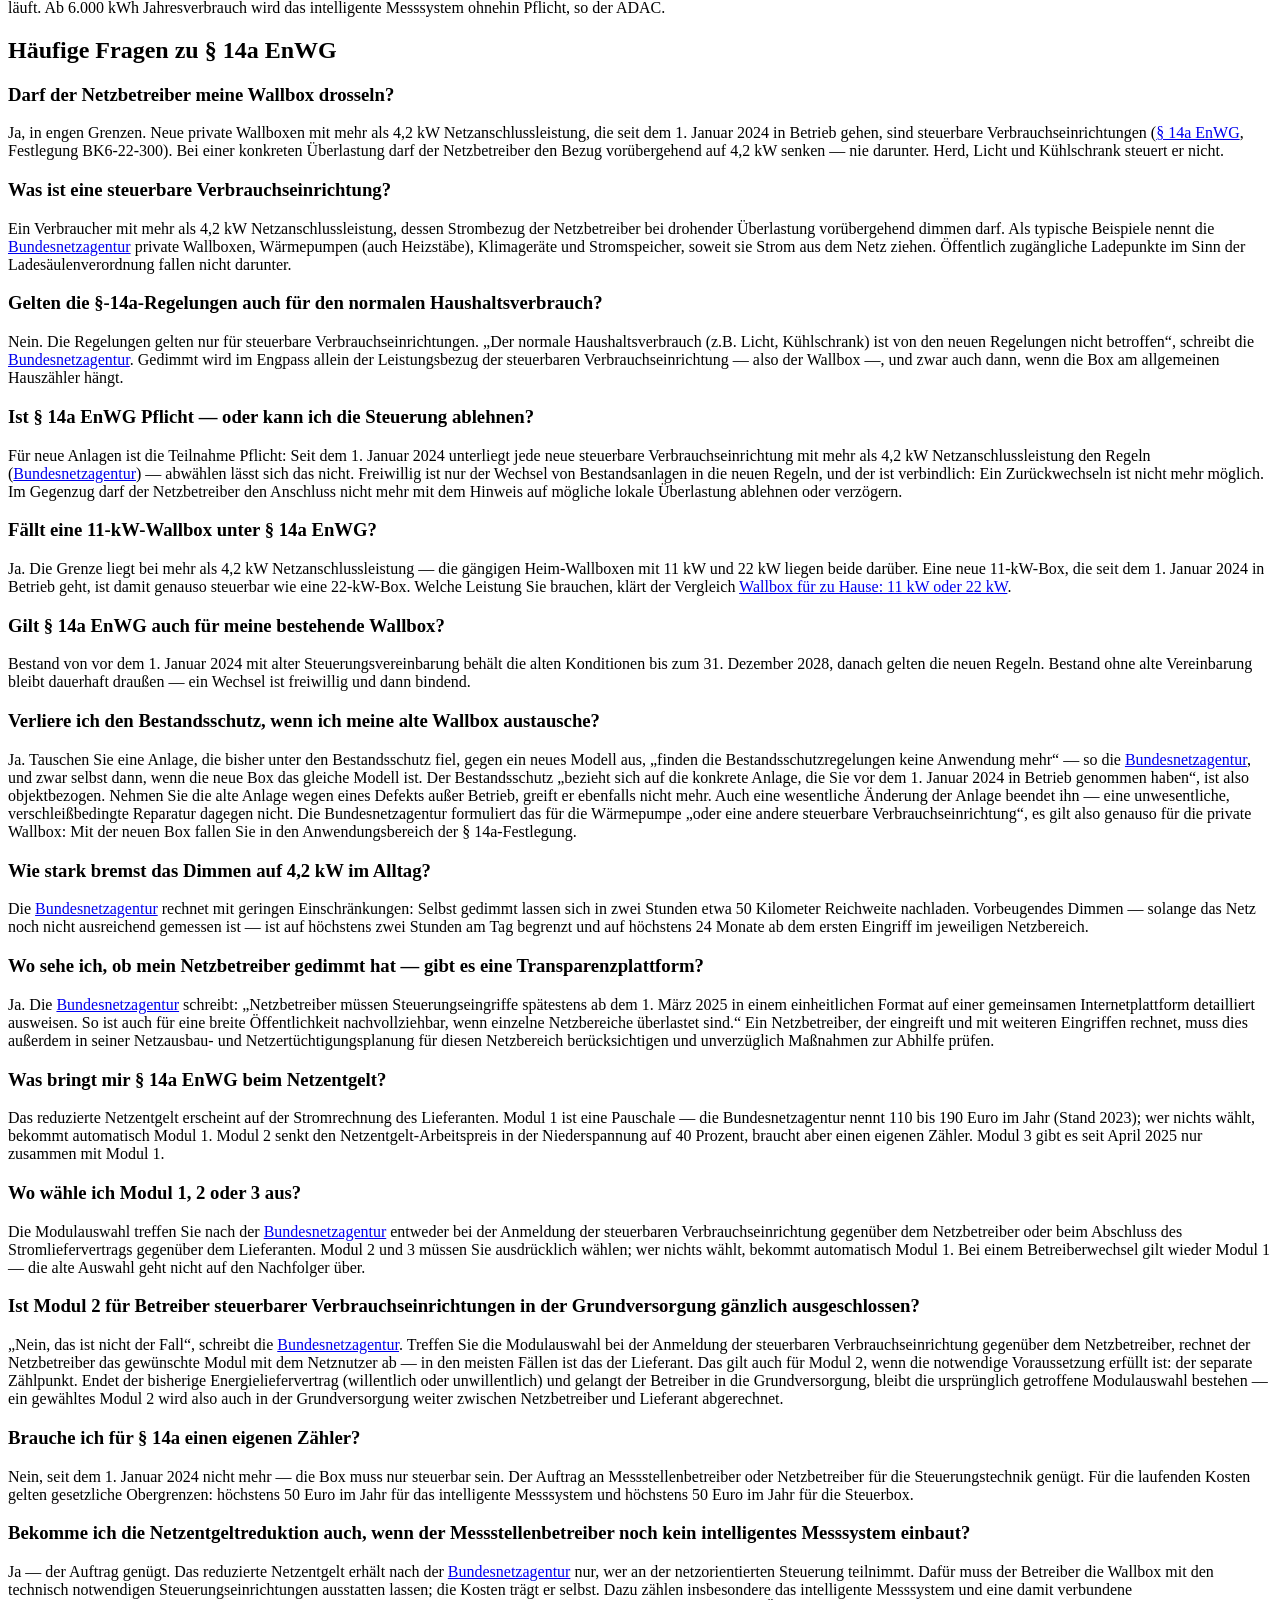
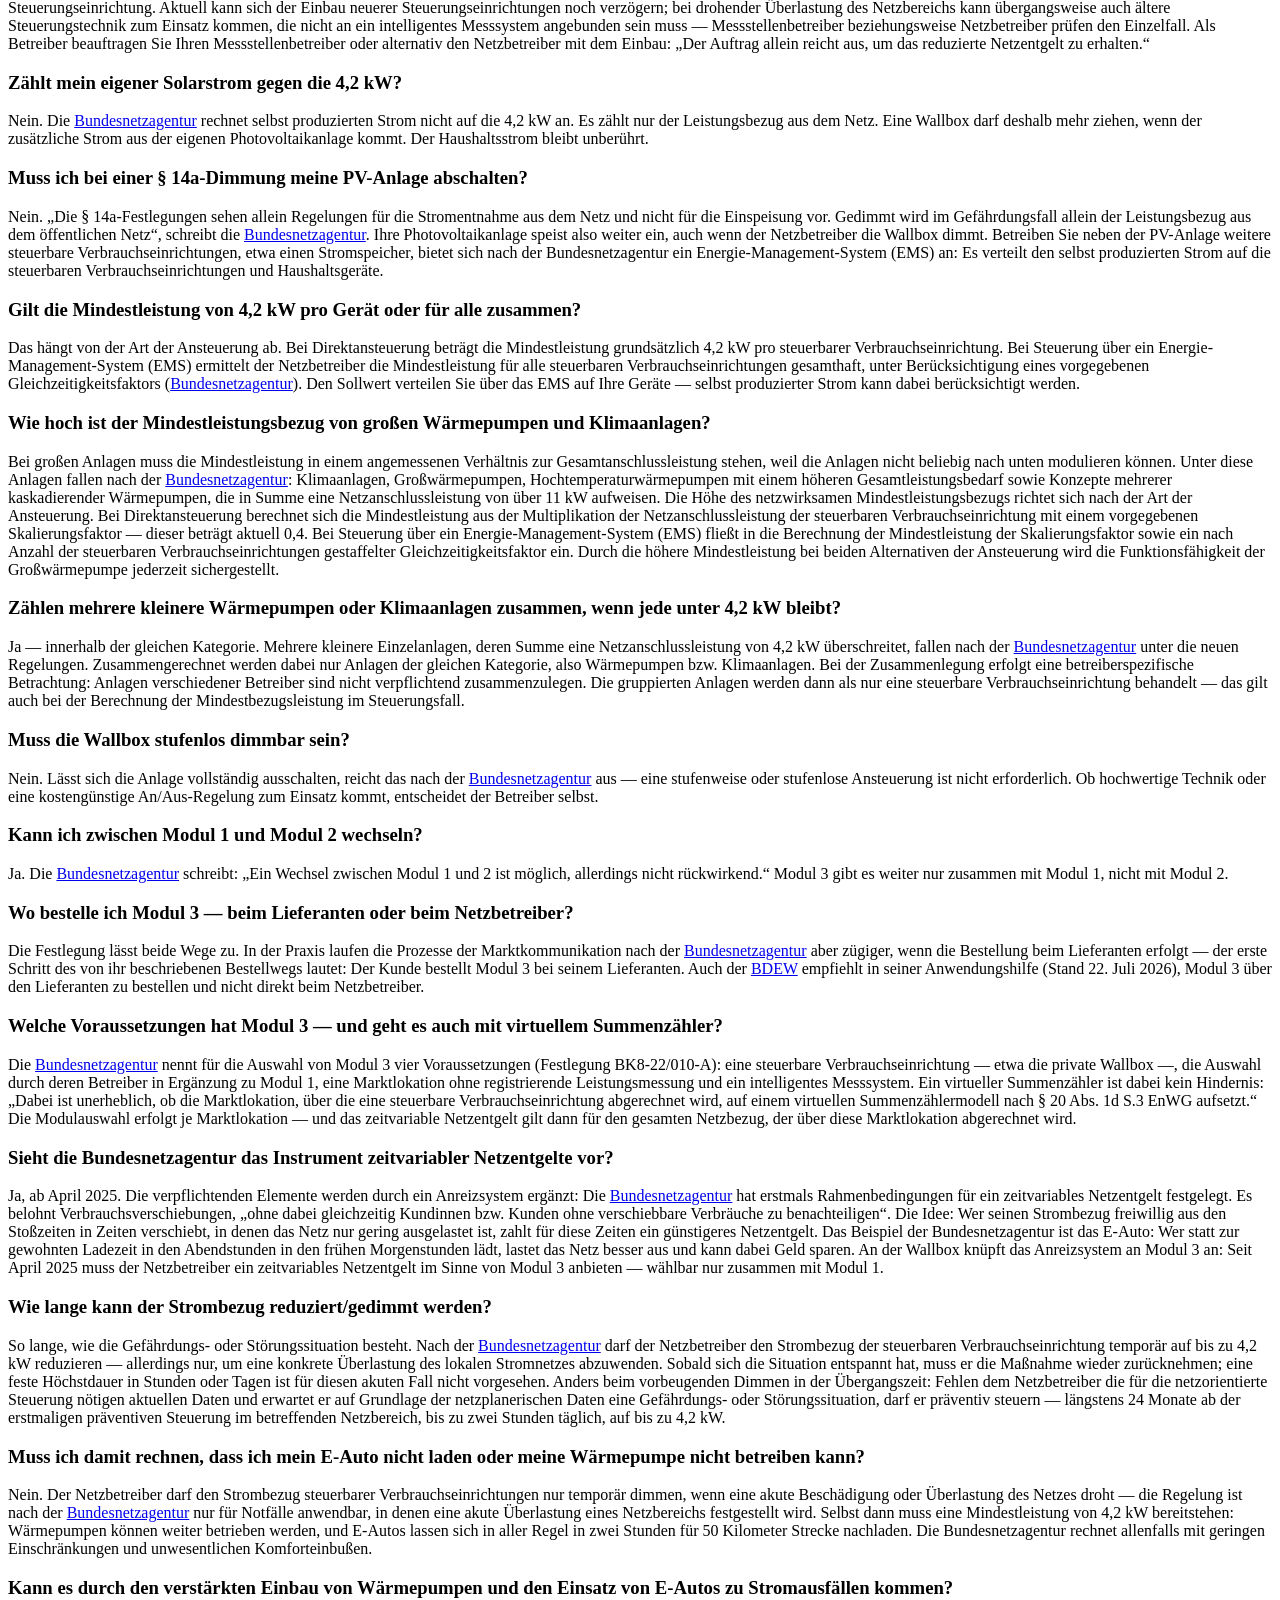
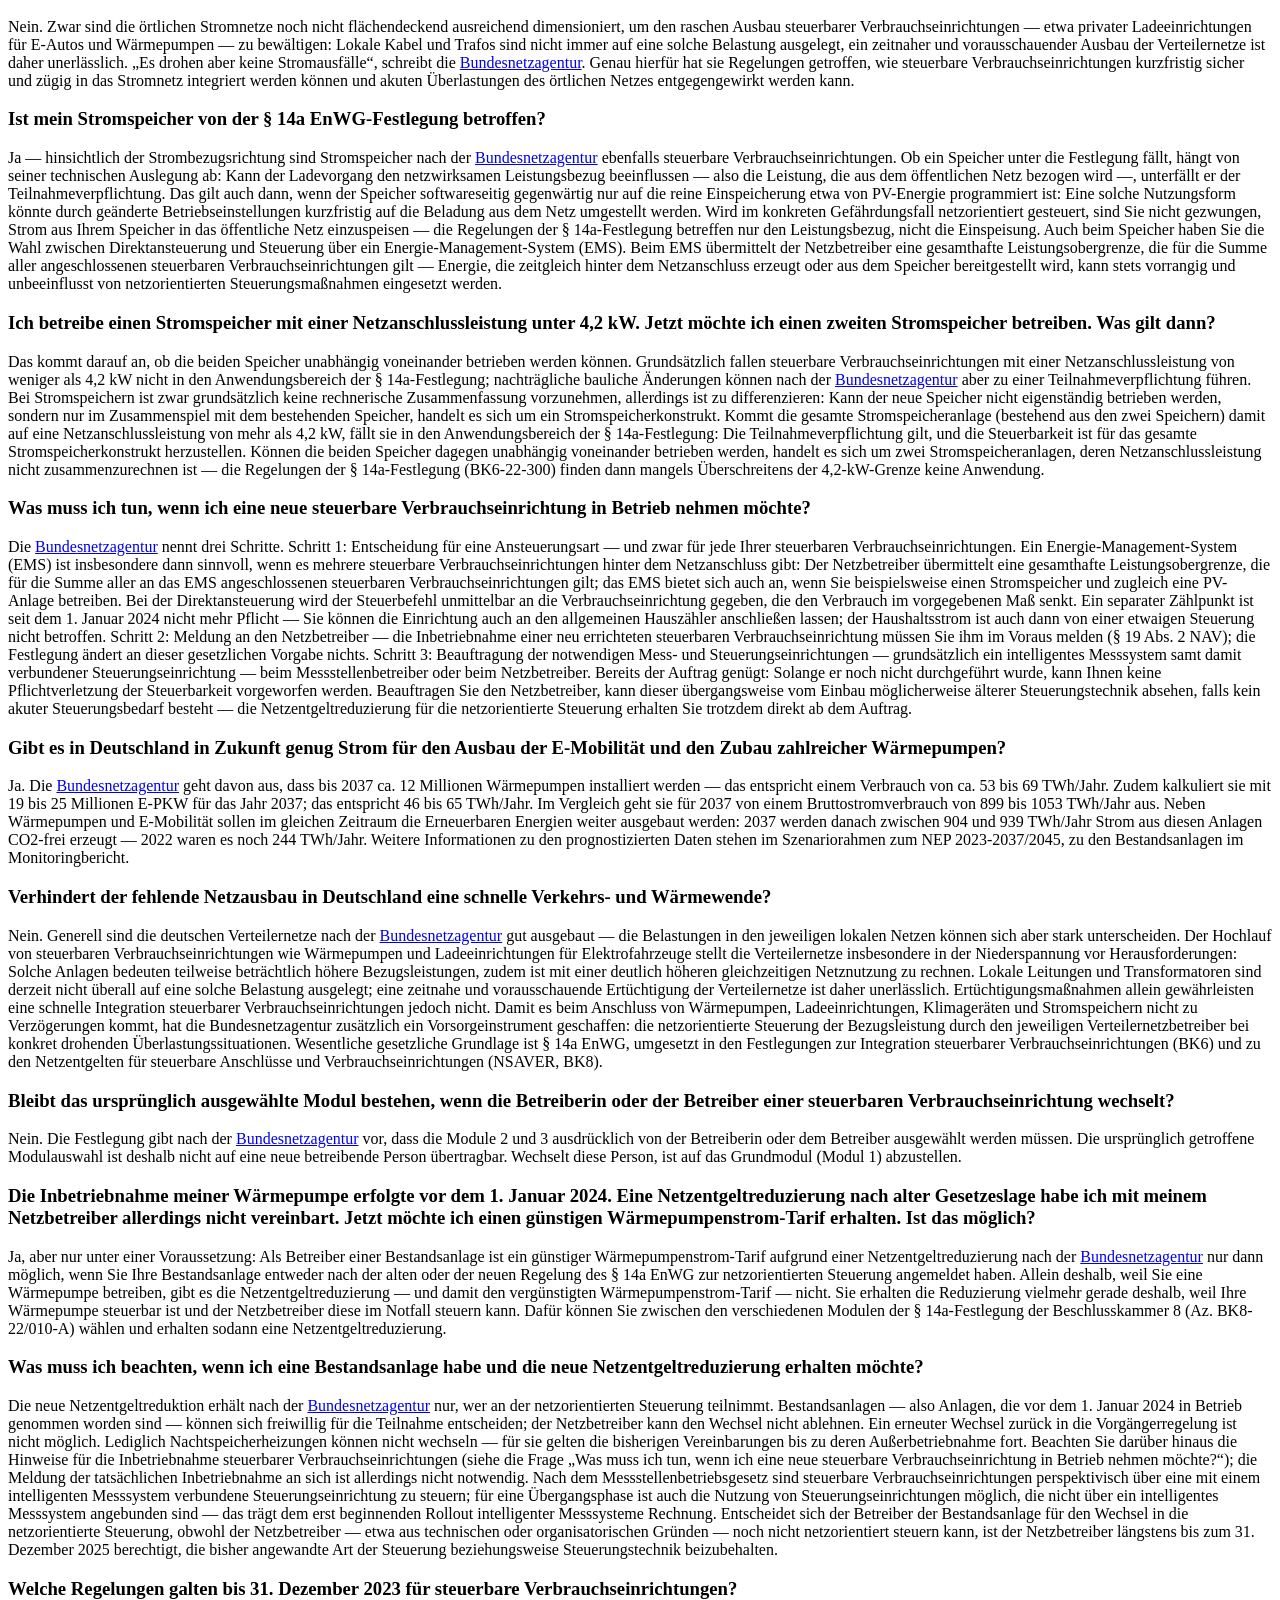
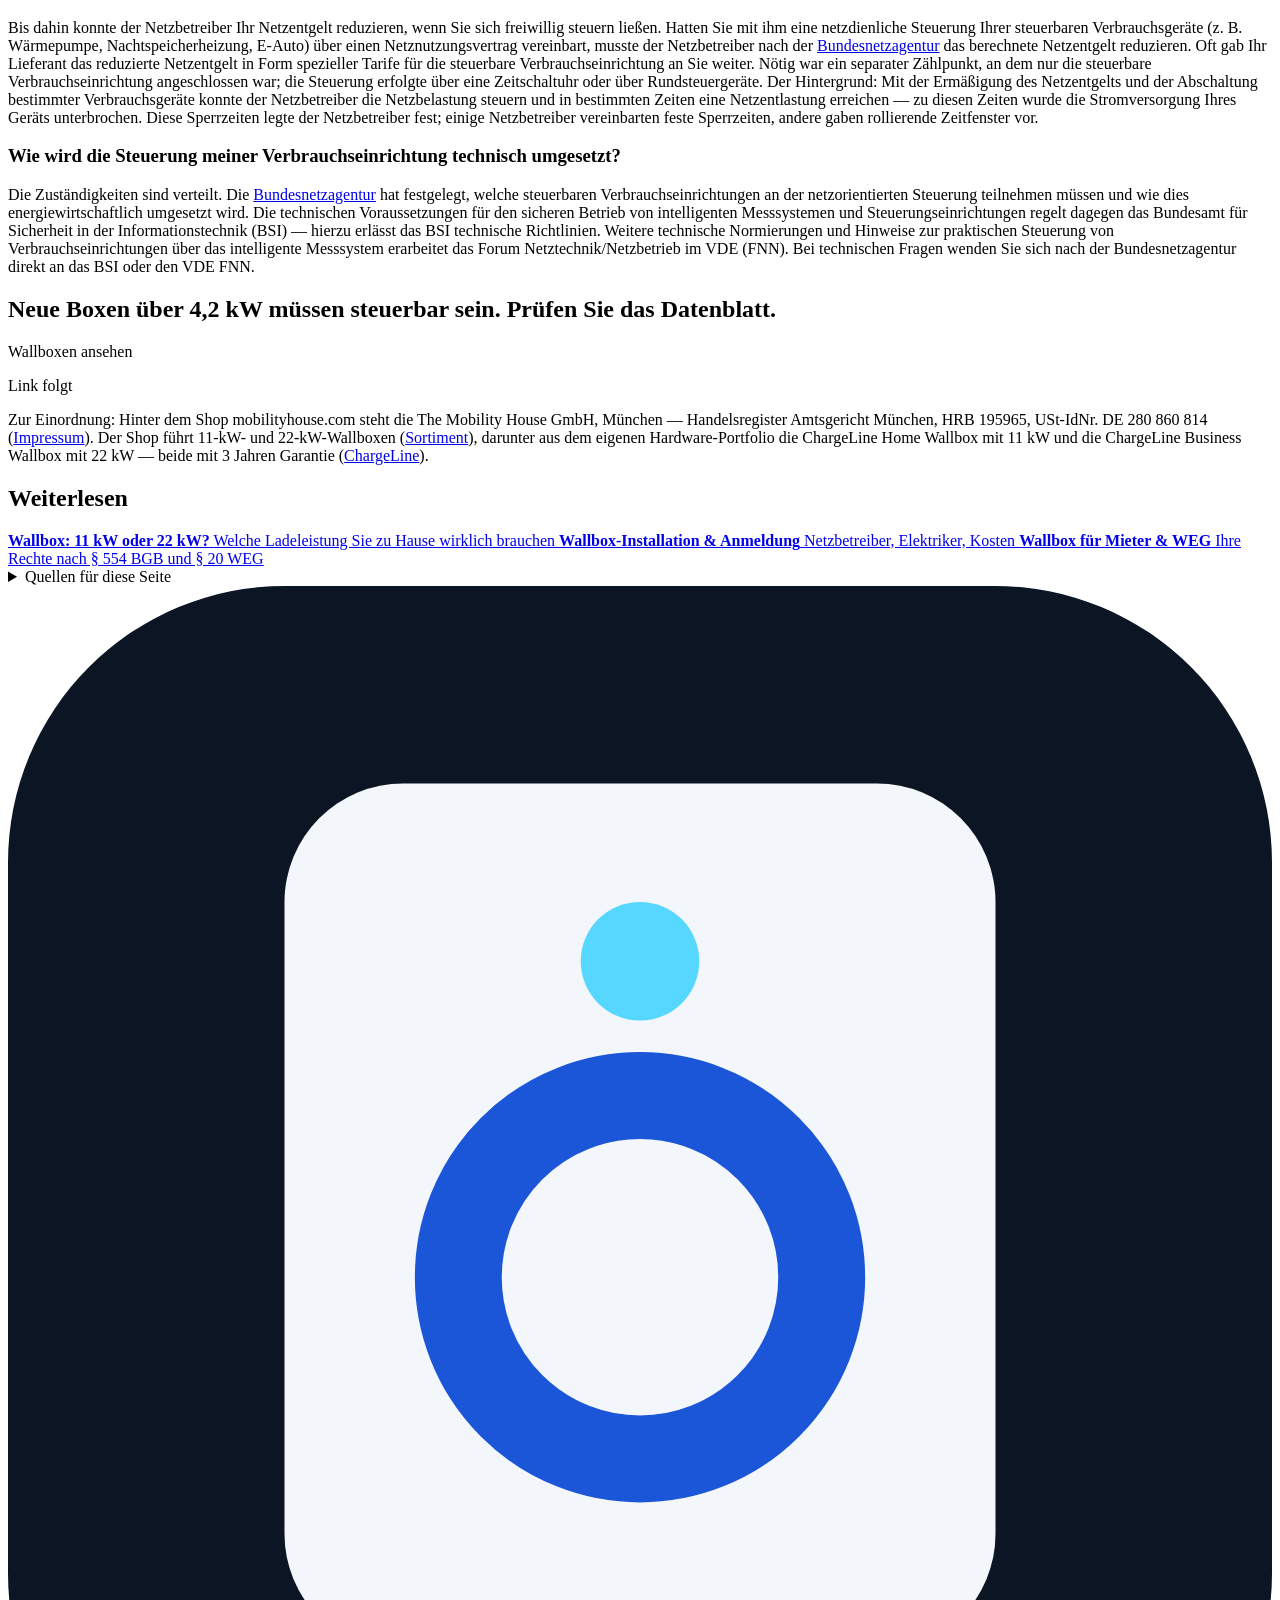
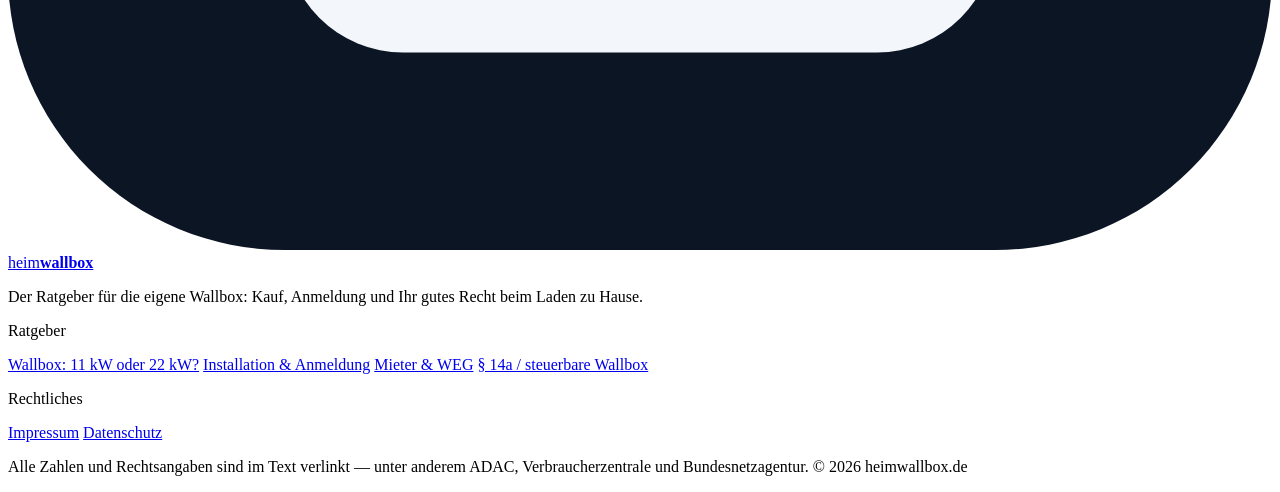
==== commit 902c62dc: "/14a/: FAQ — Steuerung technisch umgesetzt (BNetzA) Co-authored-by: Alex <sucruf111@users.noreply.gi" ====
--- a/public/14a/index.html
+++ b/public/14a/index.html
@@ -329,6 +329,14 @@
           "@type": "Answer",
           "text": "Bis dahin konnte der Netzbetreiber Ihr Netzentgelt reduzieren, wenn Sie sich freiwillig steuern ließen. Hatten Sie mit ihm eine netzdienliche Steuerung Ihrer steuerbaren Verbrauchsgeräte (z. B. Wärmepumpe, Nachtspeicherheizung, E-Auto) über einen Netznutzungsvertrag vereinbart, musste der Netzbetreiber nach der Bundesnetzagentur das berechnete Netzentgelt reduzieren. Oft gab Ihr Lieferant das reduzierte Netzentgelt in Form spezieller Tarife für die steuerbare Verbrauchseinrichtung an Sie weiter. Nötig war ein separater Zählpunkt, an dem nur die steuerbare Verbrauchseinrichtung angeschlossen war; die Steuerung erfolgte über eine Zeitschaltuhr oder über Rundsteuergeräte. Der Hintergrund: Mit der Ermäßigung des Netzentgelts und der Abschaltung bestimmter Verbrauchsgeräte konnte der Netzbetreiber die Netzbelastung steuern und in bestimmten Zeiten eine Netzentlastung erreichen — zu diesen Zeiten wurde die Stromversorgung Ihres Geräts unterbrochen. Diese Sperrzeiten legte der Netzbetreiber fest; einige Netzbetreiber vereinbarten feste Sperrzeiten, andere gaben rollierende Zeitfenster vor."
         }
+      },
+      {
+        "@type": "Question",
+        "name": "Wie wird die Steuerung meiner Verbrauchseinrichtung technisch umgesetzt?",
+        "acceptedAnswer": {
+          "@type": "Answer",
+          "text": "Die Zuständigkeiten sind verteilt. Die Bundesnetzagentur hat festgelegt, welche steuerbaren Verbrauchseinrichtungen an der netzorientierten Steuerung teilnehmen müssen und wie dies energiewirtschaftlich umgesetzt wird. Die technischen Voraussetzungen für den sicheren Betrieb von intelligenten Messsystemen und Steuerungseinrichtungen regelt dagegen das Bundesamt für Sicherheit in der Informationstechnik (BSI) — hierzu erlässt das BSI technische Richtlinien. Weitere technische Normierungen und Hinweise zur praktischen Steuerung von Verbrauchseinrichtungen über das intelligente Messsystem erarbeitet das Forum Netztechnik/Netzbetrieb im VDE (FNN). Bei technischen Fragen wenden Sie sich nach der Bundesnetzagentur direkt an das BSI oder den VDE FNN."
+        }
       }
     ]
   }
@@ -589,6 +597,10 @@
         <h3>Welche Regelungen galten bis 31. Dezember 2023 für steuerbare Verbrauchseinrichtungen?</h3>
         <p>Bis dahin konnte der Netzbetreiber Ihr Netzentgelt reduzieren, wenn Sie sich freiwillig steuern ließen. Hatten Sie mit ihm eine netzdienliche Steuerung Ihrer steuerbaren Verbrauchsgeräte (z. B. Wärmepumpe, Nachtspeicherheizung, E-Auto) über einen Netznutzungsvertrag vereinbart, musste der Netzbetreiber nach der <a href="https://www.bundesnetzagentur.de/DE/Vportal/Energie/SteuerbareVBE/artikel.html">Bundesnetzagentur</a> das berechnete Netzentgelt reduzieren. Oft gab Ihr Lieferant das reduzierte Netzentgelt in Form spezieller Tarife für die steuerbare Verbrauchseinrichtung an Sie weiter. Nötig war ein separater Zählpunkt, an dem nur die steuerbare Verbrauchseinrichtung angeschlossen war; die Steuerung erfolgte über eine Zeitschaltuhr oder über Rundsteuergeräte. Der Hintergrund: Mit der Ermäßigung des Netzentgelts und der Abschaltung bestimmter Verbrauchsgeräte konnte der Netzbetreiber die Netzbelastung steuern und in bestimmten Zeiten eine Netzentlastung erreichen — zu diesen Zeiten wurde die Stromversorgung Ihres Geräts unterbrochen. Diese Sperrzeiten legte der Netzbetreiber fest; einige Netzbetreiber vereinbarten feste Sperrzeiten, andere gaben rollierende Zeitfenster vor.</p>
       </article>
+      <article class="faq-item">
+        <h3>Wie wird die Steuerung meiner Verbrauchseinrichtung technisch umgesetzt?</h3>
+        <p>Die Zuständigkeiten sind verteilt. Die <a href="https://www.bundesnetzagentur.de/DE/Vportal/Energie/SteuerbareVBE/artikel.html">Bundesnetzagentur</a> hat festgelegt, welche steuerbaren Verbrauchseinrichtungen an der netzorientierten Steuerung teilnehmen müssen und wie dies energiewirtschaftlich umgesetzt wird. Die technischen Voraussetzungen für den sicheren Betrieb von intelligenten Messsystemen und Steuerungseinrichtungen regelt dagegen das Bundesamt für Sicherheit in der Informationstechnik (BSI) — hierzu erlässt das BSI technische Richtlinien. Weitere technische Normierungen und Hinweise zur praktischen Steuerung von Verbrauchseinrichtungen über das intelligente Messsystem erarbeitet das Forum Netztechnik/Netzbetrieb im VDE (FNN). Bei technischen Fragen wenden Sie sich nach der Bundesnetzagentur direkt an das BSI oder den VDE FNN.</p>
+      </article>
     </div>
 
     <aside class="cta" aria-labelledby="cta-14a">
